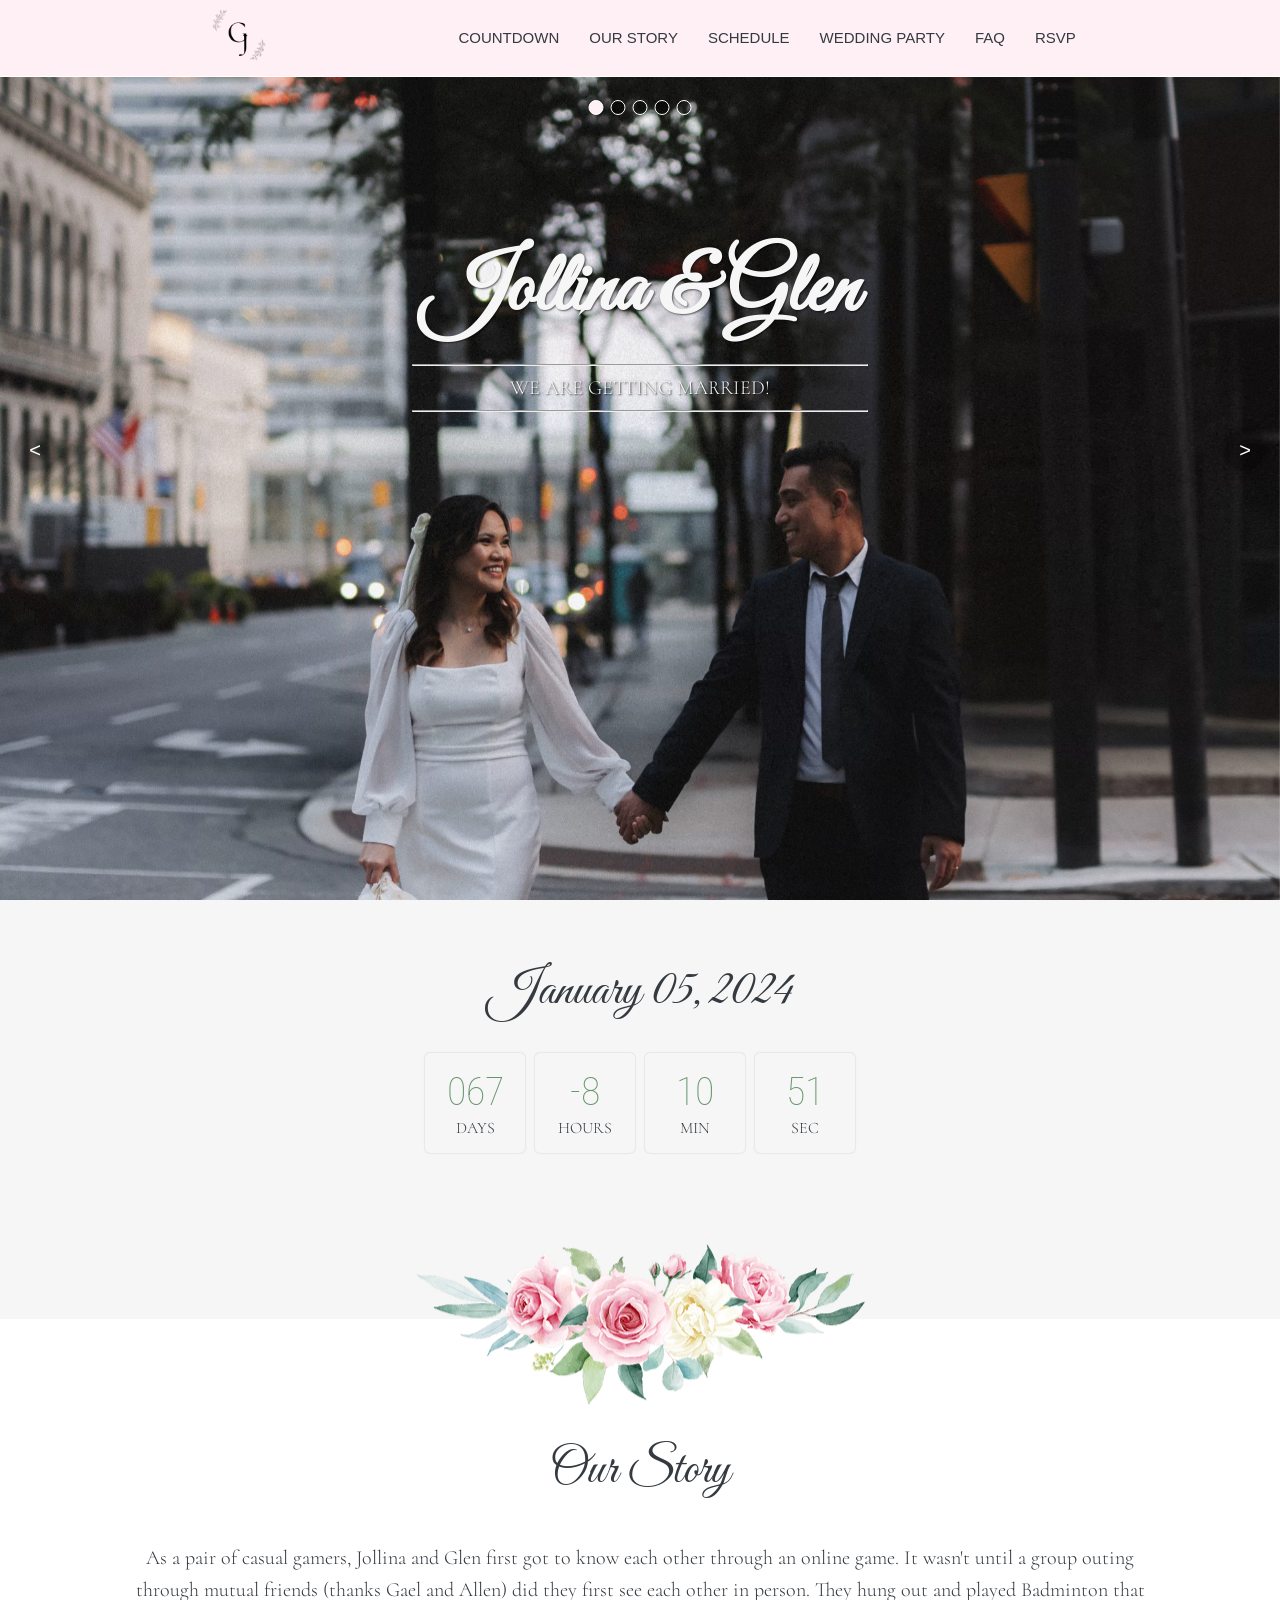
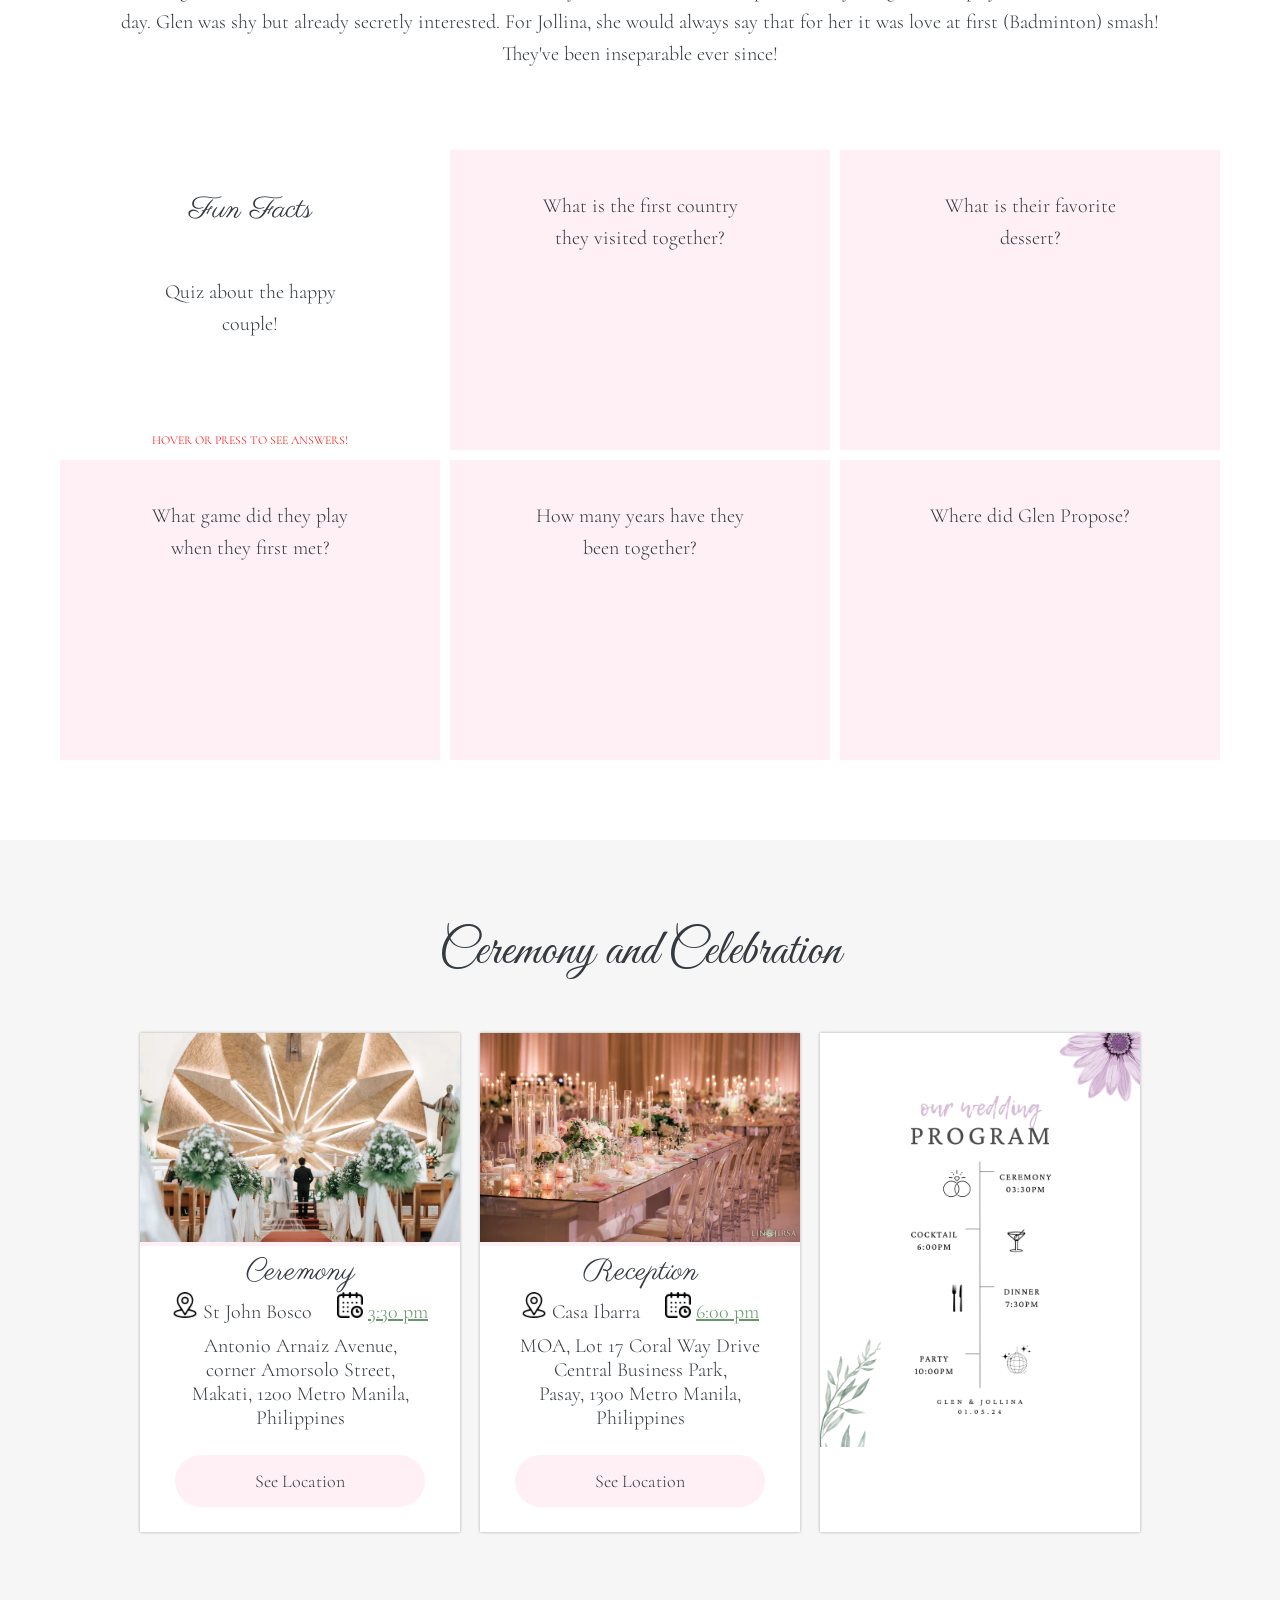
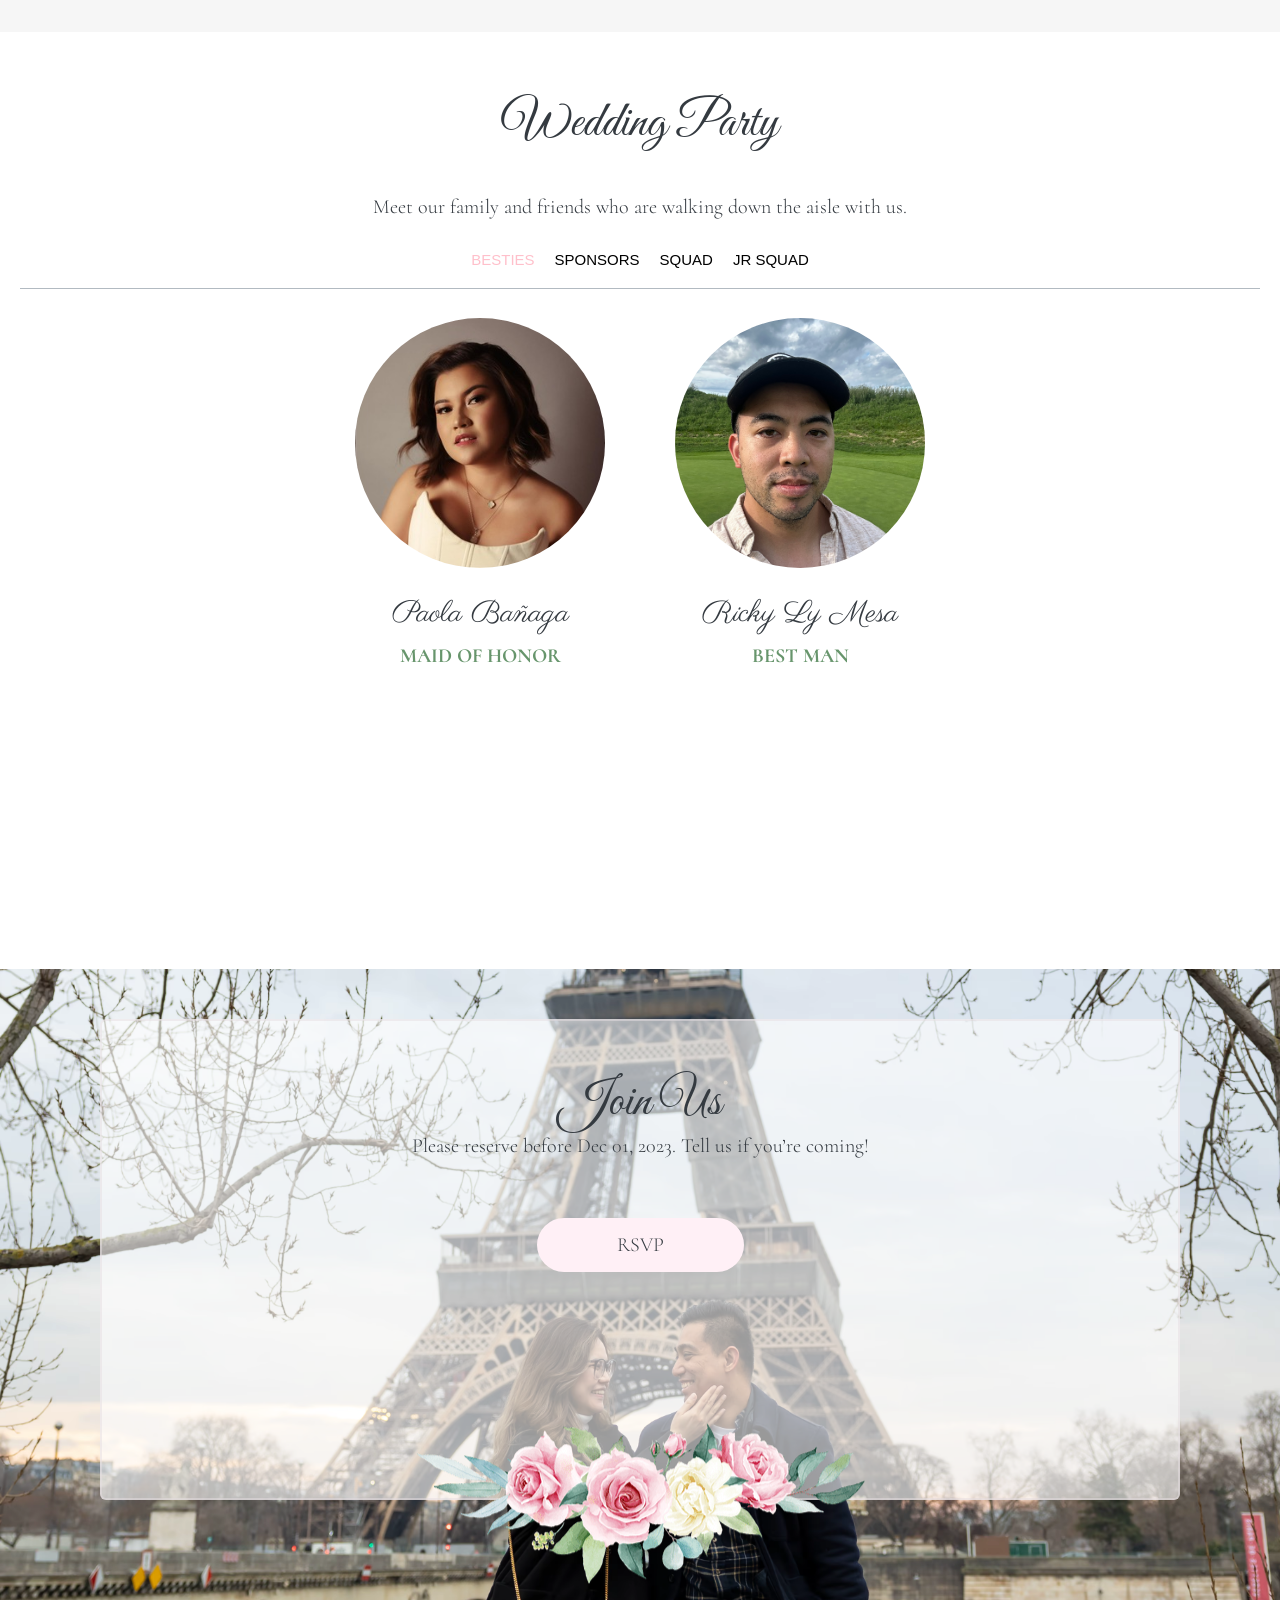
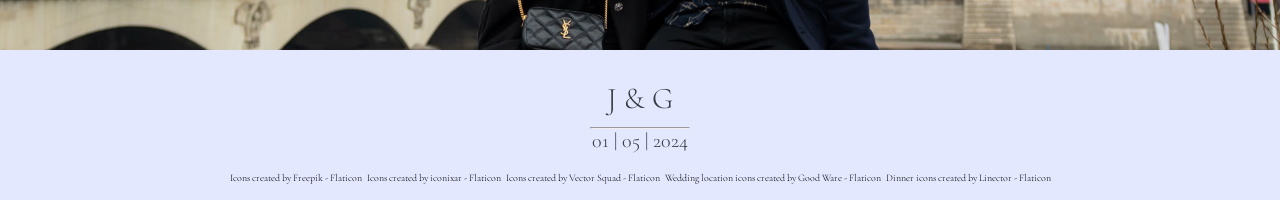
==== index.html @ 5d419865 "Add files via upload" ====
<!DOCTYPE html>
<html lang="en">
  <head>
    <meta charset="UTF-8" />
    <meta http-equiv="X-UA-Compatible" content="IE=edge" />
    <meta name="viewport" content="width=device-width, initial-scale=1.0" />
    <link rel="preconnect" href="https://fonts.googleapis.com">
    <link rel="preconnect" href="https://fonts.gstatic.com" crossorigin>
    <link href="https://fonts.googleapis.com/css2?family=Cormorant:wght@400;700&family=Great+Vibes&family=Parisienne&family=Roboto+Condensed&display=swap" rel="stylesheet">
    <link rel="stylesheet" href="css/style.css" />
    <link rel="icon" type="image/x-icon" href="img/favicon_io/favicon.ico">   
    <title>#JollyNaSiGlen</title>
  </head>
  <body>
    <main class="main__container">
      <nav id="navigation" class="nav">
        <a href="#" class="nav__logo"><img src="img/newlogo.png" alt="" /></a>
        <ul class="nav__link">
          <input type="checkbox" id="checkbox__toggle" />
          <div class="nav__link--menu">
            <li>
              <a class="nav__link--btn" href="#whenwhere">Countdown</a>
            </li>
            <li>
              <a class="nav__link--btn" href="#ourstory">Our Story </a>
            </li>
            <li>
              <a class="nav__link--btn" href="#schedule">Schedule </a>
            </li>
            <li>
              <a class="nav__link--btn" href="#wedparty">Wedding Party </a>
            </li>
            <li>
              <a class="nav__link--btn" href="faq.html">FAQ</a>
            </li>
            <li><a class="nav__link--btn cta__btn" href="#rsvp">RSVP</a></li>
          </div>
          <label for="checkbox__toggle" class="hamburger"></label>
        </ul>
      </nav>
      <header class="header">
        <figure class="slider__cards"></figure>
        <figure class="slider__cards"></figure>
        <figure class="slider__cards"></figure>
        <figure class="slider__cards"></figure>
        <figure class="slider__cards"></figure>
        <div class="slider__button--container">
          <button class="slider__button default"></button>
          <button class="slider__button"></button>
          <button class="slider__button"></button>
          <button class="slider__button"></button>
          <button class="slider__button"></button>
        </div>
        <button class="slider__button--prev" onclick=""><span class="abscenter">&lt</span></button>
        <button class="slider__button--next" onclick=""><span class="abscenter">&#62</span></button>
        <div class="title">
          <h1 class="title__mainheading">Jollina & Glen</h1>
          <hr>
          <p class="title__subheading">We are getting Married!</p>
          <hr>
        </div>
      </header>
      <section id="whenwhere" class="countdown__container">
        <div class="countdown section1">
          <h2>January 05, 2024</h2>
          <div id="countdown" class="countdown__time">
            <div class="countdown__time--counter">
              <span class="day"></span><br><span>Days</span>
            </div>
            <div class="countdown__time--counter">
              <span class="hour"></span><br>
              <span>Hours</span>
            </div>
            <div class="countdown__time--counter">
              <span class="minute"></span><br>
              <span>Min</span>
            </div>
            <div class="countdown__time--counter">
              <span class="second"></span><br>
              <span>Sec</span>
            </div>
          </div>
          <div class="img__footer">
            <img src="img/pastelFlower.png" alt="" />
          </div>
        </div>
      </section>
      <section id="ourstory">
        <div class="story__container section1">
          <h2>Our Story</h2>
          <p>
            As a pair of casual gamers, Jollina and Glen first got to know each
            other through an online game. It wasn't until a group outing through mutual friends (thanks Gael and
            Allen) did they first see each other in person. They hung out
            and played Badminton that day. Glen was shy but already secretly
            interested. For Jollina, she would always say that for her it was
            love at first (Badminton) smash! They've been inseparable ever
            since!
          </p>
          <div class="story">
            <div class="story__card--header">
              <h3>Fun Facts</h3>
              <p>Quiz about the happy couple!</p></p>
              <p>Hover or Press to see answers!</p>
            </div>
            <div class="flip-card" onclick="">
              <div class="story__card">
                <div class="story__card--front">
                  <p>What is the first country they visited together?</p>
                </div>
                <div class="story__card--back">
                  <p>Japan!</p>
                  <img src="img/sushi.png" alt="" />
                </div>
              </div>
            </div>
            <div class="flip-card" onclick="">
              <div class="story__card">
                <div class="story__card--front">
                  <p>What is their favorite dessert?</p>
                </div>
                <div class="story__card--back"><p>Bubble Tea</p>
                  <img src="img/bubble-tea.png" alt="" /></div>
              </div>
            </div>
            <div class="flip-card" onclick="">
              <div class="story__card">
                <div class="story__card--front">
                  <p>What game did they play when they first met?</p>
                </div>
                <div class="story__card--back"><p>Ragnarok Online</p>
                  <img src="img/poring.png" alt="" /></div>
              </div>
            </div>
            <div class="flip-card" onclick="">
              <div class="story__card">
                <div class="story__card--front">
                  <p>How many years have they been together?</p>
                </div>
                <div class="story__card--back">
                  <p>Together for 4 years!</p>
                  <img src="img/four.png" alt="" /></div>
              </div>
            </div>
            <div class="flip-card" onclick="">
              <div class="story__card">
                <div class="story__card--front">
                  <p>Where did Glen Propose?</p>
                </div>
                <div class="story__card--back">
                  <p>Paris</p> 
                  <img src="img/paris.png" alt="" />
                </div>
              </div>
            </div>
          </div>
        </div>
      </section>

      <section id="schedule">
        <div class="schedule__container">
          <header class="schedule__header section1">
            <h2>Ceremony and Celebration</h2>
          </header>
          <div class="schedule__body section1">
            <div class="schedule__cards">
              <img src="img/church1.avif" class="schedule__cards--img" alt=""/>
              <h3>Ceremony</h3>
              <div class="location">
                <div>
                  <img src="img/location.png" class="schedule__cards--icon" alt="">
                  <span>St John Bosco</span>
                </div>
                <div>
                  <img src="img/time.png" class="schedule__cards--icon" alt="">
                  <time>3:30 pm</time>
                </div>
              </div>
              <p>Antonio Arnaiz Avenue, <br> corner Amorsolo
                Street, <br>
                Makati, 1200 Metro Manila, <br> Philippines
              </p>
              <a class="schedule__body--a" target="_blank" href="https://www.waze.com/live-map/directions/st.-john-bosco-church-arnaiz-ave-makati?to=place.w.79298706.793052591.605915">See Location</a>
            </div>
            <div class="schedule__cards">
              <img src="img/test.avif" class="schedule__cards--img" alt=""/>
              <h3>Reception</h3>
              <div class="location">
                <div>
                  <img src="img/location.png" class="schedule__cards--icon" alt="">
                  <span>Casa Ibarra</span>
                </div>
                <div>
                  <img src="img/time.png" class="schedule__cards--icon" alt="">
                  <time>6:00 pm</time>
                </div>
              </div>
              <p>MOA, Lot 17 Coral Way Drive <br> Central Business Park, <br> Pasay, 1300 Metro Manila, <br> Philippines</p>
              <a class="schedule__body--a" target="_blank" href="https://www.waze.com/live-map/directions/casa-ibarra-coral-way-pasay?to=place.w.79298705.792921517.16666381">See Location</a>
            </div>
            <div class="schedule__cards">
              <div class="program__card">
                <a target="_blank" class="img__link" href="img/program.png">
                  <img class="program__image" src="img/program.png" alt="">
                </a>
              </div>
            </div>
          </div>
      </div>
      </section>

      <section id="wedparty" class="section1">
        <h2>Wedding Party</h2>
        <p class="wedparty__intro">
            Meet our family and friends who are walking down the aisle with us.
        </p>
        <div class="wedparty__tab">
            <button class="wedparty__tab--btn defaultOn border--right">Besties</button>
            <button class="wedparty__tab--btn">Sponsors</button>
            <button class="wedparty__tab--btn border--right">Squad</button>
            <button class="wedparty__tab--btn border--right">Jr Squad</button>
        </div>
        <div class="wedparty__container">
          <div class="wedparty__body">
            <div class="wedparty__body--card">
              <div>
                <img src="img/paola.jpg" class="wedparty__body--img" alt="" width="250px" height="250px"  />
                <h3>Paola Bañaga</h3>
                <h4>Maid of Honor</h4>
              </div>
              <div>                
                <img src="img/ricky.jpg" class="wedparty__body--img" alt="" width="250px" height="250px"/>
                <h3>Ricky Ly Mesa</h3>
                <h4>Best Man</h4>
              </div>
            </div>
            <div class="wedparty__body--card">
              <div class="sponsors">
                <h3>Family</h3>
                <h4>Glen's Family</h4>
                <p>Milady Goluya & Cris Racsag</p>
                <p>Nonilon Mangahas</p>
                <h4>Jollina's Family</h4>
                <p>Betty & John Jorda</p>
              </div>
              <div class="sponsors">
                <h3>Principal Sponsors</h3>
                <p>Mrs. Margaret Lazaro-Leachon & Dr. Anthony Leachon</p> 
                <p>Mrs. Sonya Dealca & Mr. Noli Dioneda</p>
                <p>Mrs. Merlita Dioneda & Mr. Jimmy Dioneda</p>
                <p>Mrs. Barbara Hazel Victorio & Mr. Randy Victorio</p>
                <p>Dra. Roscel Berin-Paterno & Mr. Lawrence Paterno</p>
                <p>Mrs. Warlita Berin & Mr. Danilo Jorda</p>
                <p>Ms. Alili Goluya & Atty. Rey Jorda</p>
                <p>Mrs. Shinette Bolante & Mr. Maurice Dee</p>
                <p>Mrs. Agnes Goluya & Mr. Ephraem Goluya Sr.</p>
                <p>Mrs. Rosemarie Goluya & Mr. Philamer Goluya</p>
                <p>Engr. Marifel Taguiam Mailig & Mr. Orland Mailig</p>
                <p>Mrs. Maricel Goluya & Mr. Eric Bernabe</p>
                <p>Ms. Erma Espiritu & Mr. Agustin Martinez</p>
              </div>
              <div class="sponsors">
                <h3>Secondary Sponsors</h3>
                <h4>Candle</h4>
                <p>Justienne Aira Sebastian & John Michael Jorda</p>
                <h4>Veil</h4>
                <p>Anna Abigael Rosero & Jerome Jorda</p>
                <h4>Cord</h4>
                <p>Patria Krizzel Ann Jorda & Rony Allen Rosero </p>
              </div>
            </div>
            <div class="wedparty__body--card">
              <div>
                <h3>Bridesmaids</h3>
                <p>Allyssa Goluya</p>
                <p>Eilyn Yatco</p>
                <p>Charmaine Sagun</p>
                <p>Abby Gail Macabante</p>
                <p>Camille Cabral</p>
                <p>Karen Catherine Aquino</p>
                <p>Christine San Diego-Ager</p>
                <p>Darlene San Agustin</p>
              </div>
              <div>
                <h3>Groomsmen</h3>
                <p>Ephraem Goluya Jr</p>
                <p>Leo Winston Goluya</p>
                <p>Jules Cesar Lagasca</p>
                <p>Josefino Gonzaga</p>
                <p>Marcel Yambao</p>
                <p>Marc Russel Lorilla</p>
                <p>Vernon Ager</p>
                <p>Mikko Peña</p>
              </div>
            </div>
            <div class="wedparty__body--card">
              <div>
                <h3>Flower Girls</h3>
                <p>Francine Aisha Lagera</p>
                <p>Francess Aliyah Lagera</p>
                <p>Khloe Perucho</p>
                <p>Alexandra Zhang</p>
                <p>Maddison Dioneda</p>
              </div>
              <div>
                <h3>Bearers</h3>
                <h4>Jr Ring Bearer</h4>
                <p>Jeremiah Marion Jorda</p>
                <h4>Ring Bearer</h4>
                <p>Keith Perucho</p>
                <h4>Bible Bearer</h4>
                <p>James El Khassis</p>
                <h4>Coin Bearer</h4>
                <p>Ernest Roland Jorda</p>
              </div>
            </div>
          </div>
      </section>

      <section id="rsvp">
        <div class="rsvp__container section1">
          <h2>Join Us</h2>
          <p>Please reserve before Dec 01, 2023. Tell us if you’re coming!</p>
          <a id="submit" href="https://www.theknot.com/us/glen-mangahas-and-jollina-jorda-jan-2024/rsvp" target="_blank">RSVP</a>
          <div class="rsvp__flower">
            <img src="img/pastelFlower.png" alt="" />
          </div>
        </div>
      </section>
      <footer>
        <div class="footer__nav">
          <ul>
            <li>
              <a class="footer__nav--btn" href="faq.html">FAQ - PLEASE READ</a>
            </li>
            <li>
              <a class="footer__nav--btn" href="#whenwhere">Countdown</a>
            </li>
            <li>
              <a class="footer__nav--btn" href="#ourstory">Our Story</a>
            </li>
            <li>
              <a class="footer__nav--btn" href="#schedule">Schedule</a>
            </li>
            <li>
              <a class="footer__nav--btn" href="#wedparty">Wedding Party</a>
            </li>
            <li><a class="footer__nav--btn" href="#rsvp">RSVP</a></li>
          </ul>
        </div>
        <p class="footer__logo"> 
          <span>J</span>
          <span>&</span>        
          <span>G</span>
          </p>
        <hr>
        <span>01 | 05 | 2024</span>
        <div class="attribution">
          <a href="https://www.flaticon.com/free-icons/video-game" title="video game icons">Icons created by Freepik - Flaticon</a>
          <a href="https://www.flaticon.com/free-icons/bubble-tea" title="bubble tea icons">Icons created by iconixar - Flaticon</a> 
          <a
            href="https://www.flaticon.com/free-icons/wedding-day"
            title="wedding day icons"
            >Icons created by Vector Squad - Flaticon</a
          >
          <a
            href="https://www.flaticon.com/free-icons/wedding-location"
            title="wedding location icons"
            >Wedding location icons created by Good Ware - Flaticon</a
          >
          <a
            href="https://www.flaticon.com/free-icons/dinner"
            title="dinner icons"
            >Dinner icons created by Linector - Flaticon</a
          >        
        </div>
    </footer>
    </main>
  </body>
  <script src="js/nav.js"></script>
  <script src="js/main.js"></script>
</html>
---- css/style.css ----
*,
*::before,
*::after {
  margin: 0;
  padding: 0;
  box-sizing: inherit; }

html {
  font-size: 62.5%;
  scroll-behavior: smooth;
  height: fill-available;
  height: -webkit-fill-available; }

body {
  box-sizing: border-box;
  text-align: center;
  font-family: "Cormorant", serif;
  font-weight: 100;
  font-size: 2rem;
  color: #343a40;
  height: fill-available;
  height: -webkit-fill-available; }

@keyframes nav-slide {
  0% {
    transform: translatex(100%); }
  100% {
    transform: translatex(0%); } }

@keyframes section-slide {
  0% {
    opacity: 0.5;
    transform: translateY(50px); }
  100% {
    opacity: 1;
    transform: translateY(0); } }

@keyframes slideUp {
  0% {
    transform: translateY(100%);
    opacity: 0; }
  50% {
    transform: translateY(-10%); }
  100% {
    transform: translateY(0%);
    opacity: 1; } }

@keyframes text--reveal {
  0% {
    opacity: 0; }
  100% {
    opacity: 1; } }

h2 {
  color: #343a40;
  font-family: "Great Vibes", cursive;
  font-size: 5rem;
  font-weight: 100; }
  @media (max-width: 599px) {
    h2 {
      font-size: 4rem; } }

h3 {
  color: #343a40;
  font-family: "Parisienne", cursive;
  font-size: 3rem;
  font-weight: 100; }

h4 {
  color: #343a40;
  font-family: "Cormorant", serif;
  font-size: 2rem;
  margin: 1rem; }

.abscenter {
  position: absolute;
  top: 50%;
  left: 50%;
  transform: translate(-50%, -50%); }

.border--right {
  border-right: 1px solid #fcc2d7; }

.img__footer {
  transform: translateY(55%);
  max-width: 60rem;
  display: inline-block; }
  .img__footer img {
    width: 100%; }

.section--animation {
  animation: section-slide 0.8s;
  animation-fill-mode: backwards; }

.attribution {
  margin-top: 1rem; }

.attribution > a {
  text-decoration: none;
  color: black;
  font-size: 1rem; }
  @media (max-width: 599px) {
    .attribution > a {
      font-size: 0.8rem; } }

.wedparty--slide {
  transform: translatey(700px); }

.pink--background {
  background-color: #fff0f6; }

#submit {
  background: #fff0f6;
  color: #343a40;
  border: none;
  padding: 1.5rem 8rem;
  margin: 6rem auto;
  border-radius: 5rem;
  transition: all 0.3s ease-in;
  position: relative;
  text-decoration: none;
  display: inline-block; }
  #submit::after {
    content: " ";
    position: absolute;
    top: 0;
    left: 0;
    width: 100%;
    height: 100%;
    transition: all 0.3s ease-in;
    background-color: #fff0f6;
    z-index: -1;
    border-radius: 50px; }

#submit:hover {
  transform: translateY(-4px);
  cursor: pointer; }

#submit:active {
  transform: translateY(-2px); }

#submit:hover::after {
  transform: scale(2);
  opacity: 0; }

.button__default {
  background-color: #edf0ff;
  color: #343a40;
  border: none;
  padding: 1.5rem 8rem;
  margin: 1rem auto;
  border-radius: 5rem;
  transition: all 0.3s ease-in;
  position: relative;
  text-decoration: none;
  display: inline-block; }
  .button__default::after {
    content: " ";
    position: absolute;
    top: 0;
    left: 0;
    width: 100%;
    height: 100%;
    transition: all 0.3s ease-in;
    background-color: #edf0ff;
    z-index: -1;
    border-radius: 50px; }

.button__default:hover {
  transform: translateY(-4px);
  cursor: pointer; }

.button__default:active {
  transform: translateY(-2px); }

.button__default:hover::after {
  transform: scale(2);
  opacity: 0; }

.header > figure {
  backface-visibility: hidden;
  -webkit-backface-visibility: hidden;
  background-size: cover;
  background-position: center 55%;
  color: transparent;
  height: 100vh;
  width: 100%;
  left: 0px;
  top: 0px;
  opacity: 0;
  position: absolute;
  z-index: 0; }

.header > figure:nth-child(1) {
  transition: opacity 1s ease-in;
  background-image: url("../img/streets.avif"); }

.header > figure:nth-child(2) {
  transition: opacity 1s ease;
  background-image: url("../img/DX9A5564-min.avif"); }

.header > figure:nth-child(3) {
  transition: opacity 1s ease;
  background-image: url("../img/DX9A5320-min.avif"); }

.header > figure:nth-child(4) {
  transition: opacity 1s ease;
  background-image: url("../img/union.avif"); }

.header > figure:nth-child(5) {
  transition: opacity 1s ease;
  background-image: url("../img/DX9A5300-min.avif"); }

.slider__button--next {
  position: absolute;
  content: "";
  top: 50%;
  right: 15px;
  transform: translateY(-50%);
  width: 40px;
  height: 40px;
  border-radius: 50%;
  z-index: 2999;
  background-color: rgba(0, 0, 0, 0.3);
  border: none;
  cursor: pointer;
  font-size: 2rem;
  color: white;
  box-shadow: 0 0 10px rgba(0, 0, 0, 0.6); }
  .slider__button--next:hover, .slider__button--next:active {
    background-color: rgba(0, 0, 0, 0.5); }
  @media (max-width: 599px) {
    .slider__button--next {
      opacity: 0; } }

.slider__button--prev {
  position: absolute;
  content: "";
  top: 50%;
  left: 15px;
  transform: translateY(-50%);
  width: 40px;
  height: 40px;
  border-radius: 50%;
  border: none;
  z-index: 2999;
  cursor: pointer;
  background-color: rgba(0, 0, 0, 0.3);
  font-size: 2rem;
  color: white;
  box-shadow: 0 0 10px rgba(0, 0, 0, 0.6); }
  .slider__button--prev:hover, .slider__button--prev:active {
    background-color: rgba(0, 0, 0, 0.7); }
  @media (max-width: 599px) {
    .slider__button--prev {
      opacity: 0; } }

.slider__button--container {
  top: 100px;
  left: 50%;
  position: absolute;
  transform: translateX(-50%);
  display: flex;
  gap: 0.7rem; }
  @media (max-width: 599px) {
    .slider__button--container {
      top: 70px; } }

.slider__button {
  height: 15px;
  width: 15px;
  border-radius: 50%;
  background-color: rgba(0, 0, 0, 0.5);
  z-index: 4000;
  border: 1px solid white;
  cursor: pointer; }
  .slider__button:focus, .slider__button:active {
    background-color: #fff0f6; }

.active {
  background-color: #fff0f6; }

.header {
  max-width: 100%;
  height: 100vh;
  background-color: #fff0f6; }

.title {
  color: #f6f6f6;
  font-family: "Great Vibes", cursive;
  position: absolute;
  top: 35%;
  left: 50%;
  transform: translate(-50%, -50%); }
  .title__mainheading {
    font-size: 8.5rem;
    padding: 2rem 1rem;
    text-shadow: 1px 1px 2px rgba(0, 0, 0, 0.6);
    animation: slideUp 1.5s ease-in-out;
    animation-fill-mode: backwards; }
    @media (max-width: 900px) {
      .title__mainheading {
        font-size: 6rem; } }
    @media (max-width: 599px) {
      .title__mainheading {
        font-size: 3.2rem;
        padding: 2rem 0; } }
  .title__subheading {
    font-size: 2rem;
    font-family: "Cormorant", serif;
    text-shadow: 1px 1px 2px rgba(0, 0, 0, 0.8);
    padding: 1rem 1rem;
    text-transform: uppercase;
    animation: text--reveal 1.5s ease-in;
    animation-fill-mode: backwards;
    animation-delay: 1s; }
    @media (max-width: 599px) {
      .title__subheading {
        font-size: 1.4rem; } }
  .title hr {
    height: 2px;
    background-color: white; }

.nav {
  display: flex;
  justify-content: space-evenly;
  align-items: center;
  padding: 0 2rem 0 2rem;
  font-weight: 400;
  border-bottom: 1px solid white;
  background-color: #fff0f6;
  position: fixed;
  top: 0;
  width: 100%;
  z-index: 3000; }
  @media (max-width: 1200px) {
    .nav {
      justify-content: space-between; } }
  @media (max-width: 599px) {
    .nav {
      padding: 0 1rem; } }
  .nav__logo > img {
    height: 70px; }
    @media (max-width: 599px) {
      .nav__logo > img {
        height: 45px; } }
  .nav__link {
    display: flex;
    flex-direction: row; }
    .nav__link--menu {
      display: flex;
      flex-direction: row;
      list-style: none;
      font-size: 1.5rem;
      text-decoration: none;
      gap: 3rem; }
      @media (max-width: 1200px) {
        .nav__link--menu {
          opacity: 0;
          visibility: hidden;
          position: fixed;
          right: 0;
          top: 67px;
          text-align: center;
          flex-direction: column;
          width: 100%;
          height: 100vh;
          background-color: #fff0f6;
          padding: 6rem 5rem;
          font-size: 2rem; } }
  @media (max-width: 1200px) and (max-width: 599px) {
    .nav__link--menu {
      top: 52px; } }
      .nav__link--menu span {
        color: #f783ac;
        margin-left: 3rem;
        font-size: 1rem;
        display: none; }
        @media (max-width: 1200px) {
          .nav__link--menu span {
            display: none; } }
    .nav__link--btn {
      text-decoration: none;
      color: #343a40;
      font-family: Montserat, sans-serif;
      text-transform: uppercase;
      display: inline-block;
      position: relative; }
      .nav__link--btn::after {
        content: " ";
        position: absolute;
        width: 100%;
        border-bottom: 3px solid #91a7ff;
        top: 120%;
        left: 0;
        transform: scale(0);
        transition: transform 0.3s ease-out;
        transform-origin: center; }
      .nav__link--btn:hover::after {
        transform: scale(1); }

#checkbox__toggle,
.hamburger {
  display: none; }

.hamburger {
  width: 29px;
  height: 3px;
  background-color: #343a40;
  position: absolute;
  right: 20px; }
  @media (max-width: 1200px) {
    .hamburger {
      display: block; } }
  .hamburger::before {
    content: " ";
    position: absolute;
    top: -10px;
    left: 0;
    width: 100%;
    height: 3px;
    background-color: #343a40; }
  .hamburger::after {
    content: " ";
    position: absolute;
    top: 10px;
    left: 0;
    width: 100%;
    height: 3px;
    background-color: #343a40; }

#checkbox__toggle:checked + .nav__link--menu {
  opacity: 0.98;
  visibility: visible;
  animation: nav-slide 0.4s ease-in;
  animation-fill-mode: backwards; }

#checkbox__toggle:checked ~ .hamburger::before {
  transform: rotate(135deg);
  top: 0;
  transition: all 0.4s ease-in; }

#checkbox__toggle:checked ~ .hamburger::after {
  transform: rotate(-135deg);
  top: 0;
  transition: all 0.4s ease-in; }

#checkbox__toggle:checked ~ .hamburger {
  background-color: transparent; }

.countdown__container {
  background-color: #f6f6f6; }

.countdown {
  max-width: 1240px;
  margin: 0 auto;
  padding-top: 6rem; }
  .countdown__text {
    font-size: 1.6rem;
    text-transform: uppercase;
    color: #343a40;
    line-height: 2;
    margin-bottom: 6rem; }
  .countdown__time {
    display: flex;
    justify-content: center;
    gap: 1rem;
    padding: 3rem 1rem 0 1rem; }
    @media (max-width: 599px) {
      .countdown__time {
        gap: 1rem; } }
    .countdown__time--counter {
      max-width: 10rem;
      height: 10rem;
      position: relative;
      flex: 1 1 0;
      box-shadow: 0 0 2px rgba(0, 0, 0, 0.2);
      border-radius: 5px; }
      .countdown__time--counter span:nth-of-type(1) {
        color: #343a40;
        font-size: 4rem;
        font-family: "Roboto Condensed", sans-serif;
        color: #67956c;
        display: inline-flex;
        padding-top: 1.5rem; }
      .countdown__time--counter span:nth-of-type(2) {
        text-transform: uppercase;
        font-size: 1.6rem;
        display: inline-flex; }

#schedule {
  background-color: #f6f6f6; }

.schedule__container {
  padding: 3rem 2rem 0 2rem;
  margin: 0 auto;
  max-width: 1240px; }

.schedule__header {
  margin-top: 5rem; }

.schedule__body {
  display: flex;
  gap: 2rem;
  padding: 5rem 10rem 10rem 10rem; }
  @media (max-width: 900px) {
    .schedule__body {
      flex-direction: column; } }
  @media (max-width: 599px) {
    .schedule__body {
      padding: 5rem 0.9rem 5rem 0.9rem; } }
  .schedule__body--a {
    background: #fff0f6;
    color: #343a40;
    border: none;
    padding: 1.5rem 8rem;
    margin: 2.5rem auto;
    border-radius: 5rem;
    transition: all 0.3s ease-in;
    position: relative;
    text-decoration: none;
    display: inline-block;
    font-size: 1.8rem; }
    .schedule__body--a::after {
      content: " ";
      position: absolute;
      top: 0;
      left: 0;
      width: 100%;
      height: 100%;
      transition: all 0.3s ease-in;
      background-color: #fff0f6;
      z-index: -1;
      border-radius: 50px; }
    .schedule__body--a:hover {
      transform: translateY(-4px);
      cursor: pointer; }
    .schedule__body--a:active {
      transform: translateY(-2px); }
    .schedule__body--a:hover::after {
      transform: scale(2);
      opacity: 0; }

.schedule__cards {
  flex: 1 1 0;
  background-color: white;
  padding-bottom: 2rem 2rem 0 2rem;
  box-shadow: 0 0 3px rgba(0, 0, 0, 0.3); }
  .schedule__cards--img {
    width: 100%;
    height: auto;
    border-bottom: 4px solid #fff0f6;
    overflow: hidden;
    aspect-ratio: 3/2; }
  .schedule__cards--icon {
    display: inline-block;
    fill: #67956c;
    width: 2.6rem; }
  .schedule__cards time {
    display: inline-block;
    color: #67956c;
    text-decoration: underline; }
  .schedule__cards span {
    display: inline-block; }

.location {
  display: flex;
  justify-content: center;
  gap: 2.5rem;
  margin-bottom: 1rem; }

.program__image {
  width: 100%;
  transition: all 0.3s ease-in; }

.img__link:hover > img {
  transform: scale(1.08); }

.program__card {
  overflow: hidden; }

#wedparty {
  padding: 6rem 0; }
  #wedparty h2 {
    margin-bottom: 4rem; }
  #wedparty p {
    margin-bottom: 1.2rem; }

.wedparty__tab {
  max-width: 1240px;
  margin: 0 auto;
  display: flex;
  justify-content: center;
  padding: 2rem;
  border-bottom: 1px solid #b2bac1; }
  @media (max-width: 599px) {
    .wedparty__tab {
      padding: 2rem 0; } }
  .wedparty__tab--btn {
    padding: 0 1rem;
    background-color: white;
    border: none;
    position: relative;
    text-transform: uppercase;
    color: #343a40;
    cursor: pointer;
    font-size: 1.5rem; }
    .wedparty__tab--btn:focus, .wedparty__tab--btn:active, .wedparty__tab--btn:hover {
      color: #fcc2d7; }
    .wedparty__tab--btn::after {
      content: " ";
      position: absolute;
      bottom: -2.2rem;
      left: 0;
      width: 100%; }
    .wedparty__tab--btn:focus::after, .wedparty__tab--btn:active::after, .wedparty__tab--btn:hover::after {
      height: 3.2px;
      background-color: #fcc2d7; }

.wedparty__container {
  max-width: 1240px;
  margin: 0 auto; }

.wedparty__body {
  height: 620px;
  position: relative;
  overflow: hidden; }
  @media (max-width: 900px) {
    .wedparty__body {
      height: 1100px; } }
  .wedparty__body--img {
    border-radius: 50%;
    margin: 1rem;
    overflow: hidden;
    aspect-ratio: 1/1; }
    @media (max-width: 599px) {
      .wedparty__body--img {
        margin: 0; } }
  .wedparty__body--card {
    position: absolute;
    top: 3%;
    left: 0;
    width: 100%;
    transition: transform 0.5s;
    display: flex;
    justify-content: center;
    gap: 5rem; }
    @media (max-width: 900px) {
      .wedparty__body--card {
        top: 2%;
        flex-direction: column;
        gap: 1.5rem; } }
    .wedparty__body--card h3 {
      padding: 1rem 1rem 0 1rem; }
    .wedparty__body--card h4 {
      text-transform: uppercase;
      font-size: 2rem;
      color: #67956c; }
    .wedparty__body--card p {
      font-size: 1.9rem; }

.comaids {
  display: flex;
  gap: 5rem;
  justify-content: center; }
  @media (max-width: 599px) {
    .comaids {
      flex-direction: column;
      gap: 1.5rem; } }

.sponsors {
  flex: 1 1 0; }

#rsvp {
  padding: 5rem 1rem 15rem 1rem;
  background-image: url("../img/footer.avif");
  background-position: center 68%;
  background-size: cover; }

.rsvp__container {
  max-width: 1080px;
  margin: 0 auto;
  border: 2px solid rgba(229, 222, 226, 0.5);
  padding: 5rem 6rem 0 6rem;
  border-radius: 6px;
  background-color: rgba(255, 255, 255, 0.6); }

.rsvp__flower {
  transform: translatey(55%);
  max-width: 50rem;
  margin: 0 auto; }
  .rsvp__flower img {
    width: 90%; }

.story__container {
  max-width: 1240px;
  margin: 12rem auto 6rem auto;
  padding: 0 2rem; }
  @media (max-width: 599px) {
    .story__container {
      padding: 0 1rem; } }
  .story__container h2 {
    margin: 4rem 0; }
  .story__container p {
    padding: 0 8rem;
    line-height: 1.6; }
    @media (max-width: 599px) {
      .story__container p {
        padding: 0 2rem; } }

.story {
  display: grid;
  grid-template-columns: repeat(3, 1fr);
  gap: 1rem;
  margin-top: 6rem;
  padding: 2rem 2rem;
  border-radius: 6px; }
  @media (max-width: 900px) {
    .story {
      grid-template-columns: repeat(2, 1fr); } }
  @media (max-width: 599px) {
    .story {
      gap: 0.5rem;
      padding: 1rem 1rem; } }

.flip-card {
  perspective: 1000px;
  min-height: 300px; }
  .flip-card:hover .story__card {
    transform: rotateY(180deg); }

.story__card {
  position: relative;
  width: 100%;
  height: 100%;
  transition: transform 0.8s;
  transform-style: preserve-3d; }
  .story__card--front, .story__card--back {
    position: absolute;
    width: 100%;
    height: 100%;
    -webkit-backface-visibility: hidden;
    padding: 4rem 0; }
  .story__card--header {
    display: flex;
    flex-direction: column;
    justify-content: space-between;
    padding-top: 4rem; }
    .story__card--header p:last-child {
      text-transform: uppercase;
      color: red;
      font-size: 1.2rem; }
  .story__card--front {
    background-color: #fff0f6; }
  .story__card--back {
    transform: rotateY(180deg);
    background-color: #dbe4ff;
    display: flex;
    flex-direction: column; }
    .story__card--back > img {
      width: 9rem;
      margin: 0 auto; }

.faq__container {
  max-width: 1240px;
  margin: 12rem auto 4rem auto;
  padding: 0 4rem 60rem 4rem; }
  @media (max-width: 599px) {
    .faq__container {
      padding: 0 2rem 10rem 2rem; } }
  .faq__container h2 {
    font-family: "Cormorant", serif;
    margin-bottom: 2rem; }

details {
  text-align: left;
  margin-bottom: 1rem;
  border-bottom-left-radius: 2px;
  border-bottom-right-radius: 2px; }

details[open] > summary {
  border: none; }

details summary {
  cursor: pointer;
  padding: 1rem;
  border-bottom: 1px solid #343a40;
  background-color: #edf0ff; }

details summary > * {
  display: inline; }

details p {
  background-color: white;
  margin-top: 1rem;
  padding: 1rem 0 2rem 0; }

.color__container {
  display: flex;
  flex-direction: row;
  column-gap: 20px; }

.color__container--circle {
  border-radius: 100%; }

.color__container--circle:nth-of-type(1) {
  width: 50px;
  height: 50px;
  background-color: #b1d4e0; }

.color__container--circle:nth-of-type(2) {
  width: 50px;
  height: 50px;
  background-color: #e6bdcc; }

.color__container--circle:nth-of-type(3) {
  width: 50px;
  height: 50px;
  background-color: #f0c9b3; }

.color__container--circle:nth-of-type(4) {
  width: 50px;
  height: 50px;
  background-color: #b4aaa9; }

.color__container--circle:nth-of-type(5) {
  width: 50px;
  height: 50px;
  background-color: #d4d0d0; }

.list__container {
  margin-left: 20px;
  margin-bottom: 10px; }

.center__container {
  text-align: center;
  margin: 0 auto; }
  .center__container a {
    display: inline-block; }
  .center__container img {
    width: 80%;
    margin-top: 2rem;
    border-radius: 10px; }

footer {
  min-height: 150px;
  background-color: #e3e8ff;
  padding-top: 1rem; }
  footer > p {
    margin-top: 2rem;
    font-size: 3rem; }
    @media (max-width: 599px) {
      footer > p {
        font-size: 2rem; } }
  footer hr {
    width: 100px;
    margin: 1rem auto 0 auto; }

.footer__nav {
  margin: 4rem 0 2rem 0;
  max-width: 1200px;
  display: none; }
  @media (max-width: 1200px) {
    .footer__nav {
      display: block; } }
  .footer__nav li {
    width: 100%;
    border-top: 1px solid #343a40;
    list-style: none; }
    .footer__nav li:hover {
      background-color: #c2d1ff; }
  .footer__nav li:last-child {
    border-bottom: 1px solid #343a40; }
  .footer__nav--btn {
    text-decoration: none;
    color: #343a40;
    display: inline-block;
    padding: 1rem 0;
    font-family: Montserat, sans-serif;
    text-transform: uppercase;
    font-weight: 400;
    font-size: 1.6rem; }
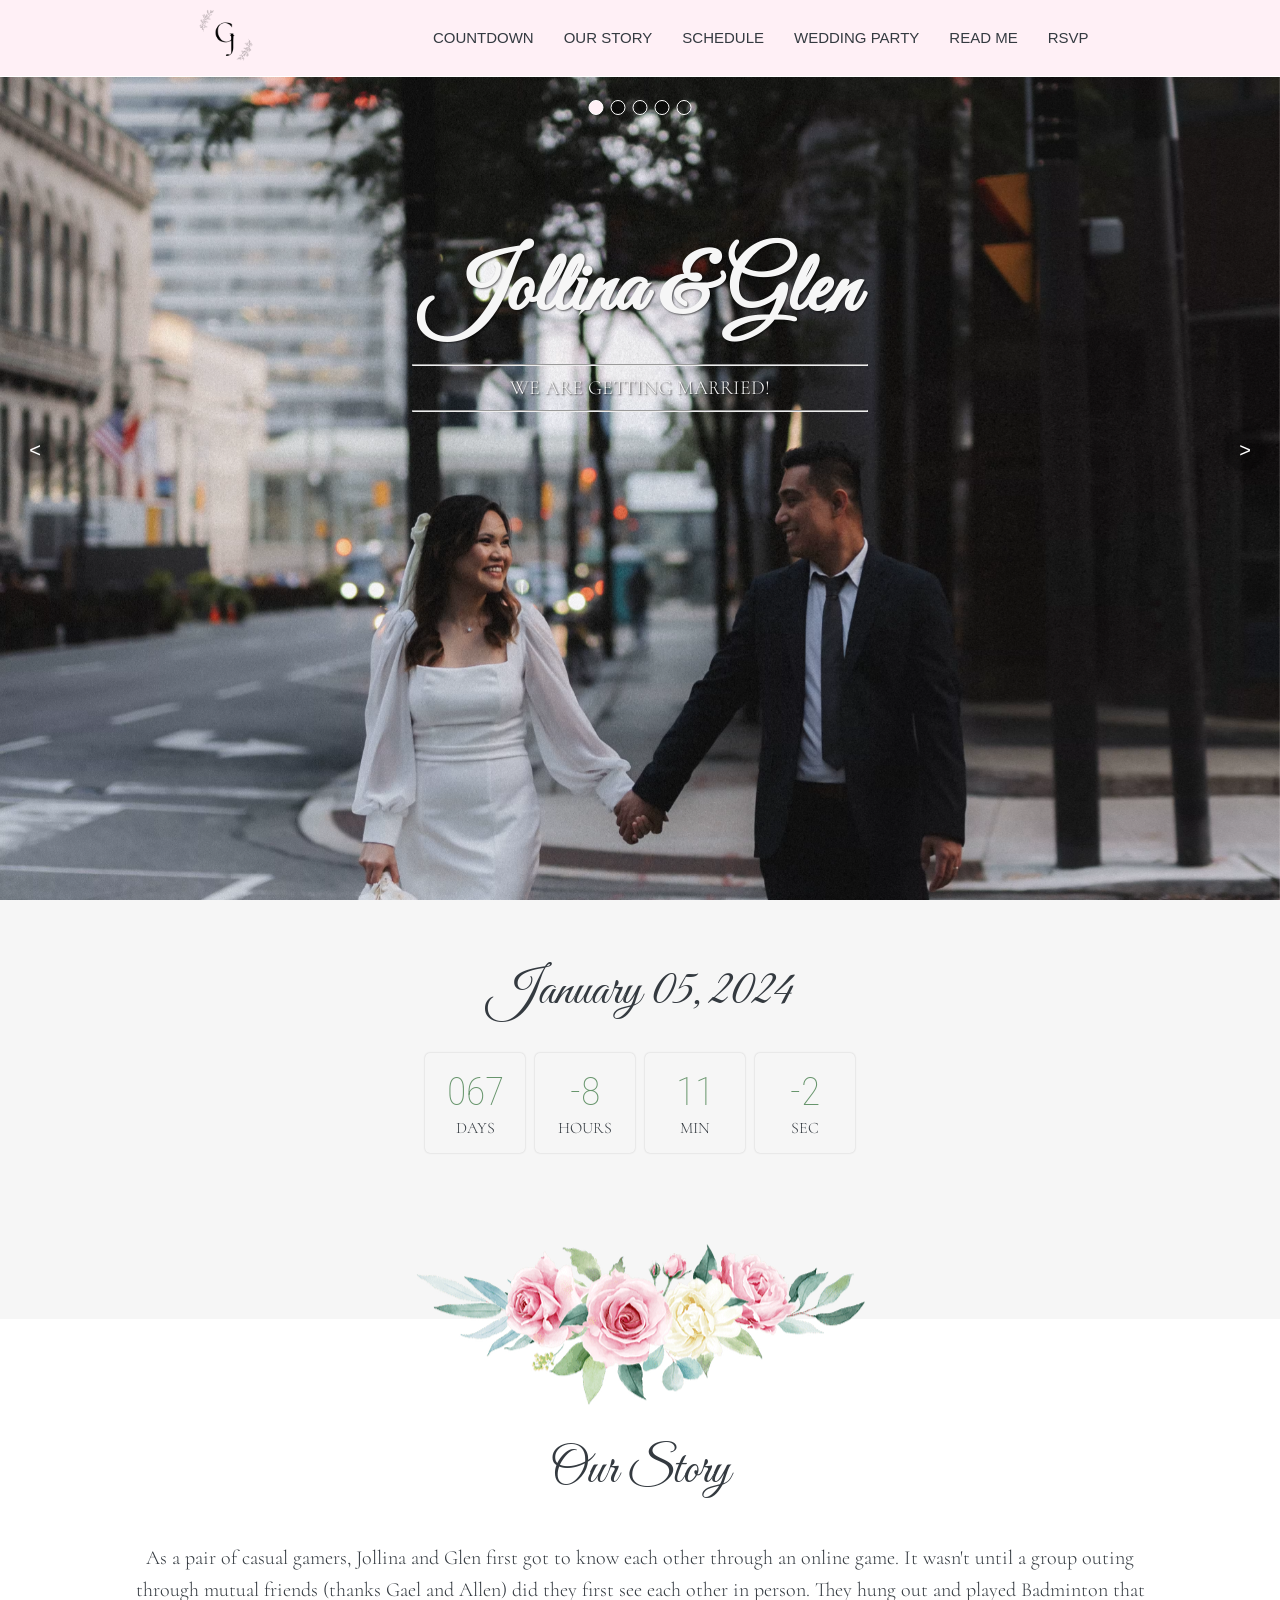
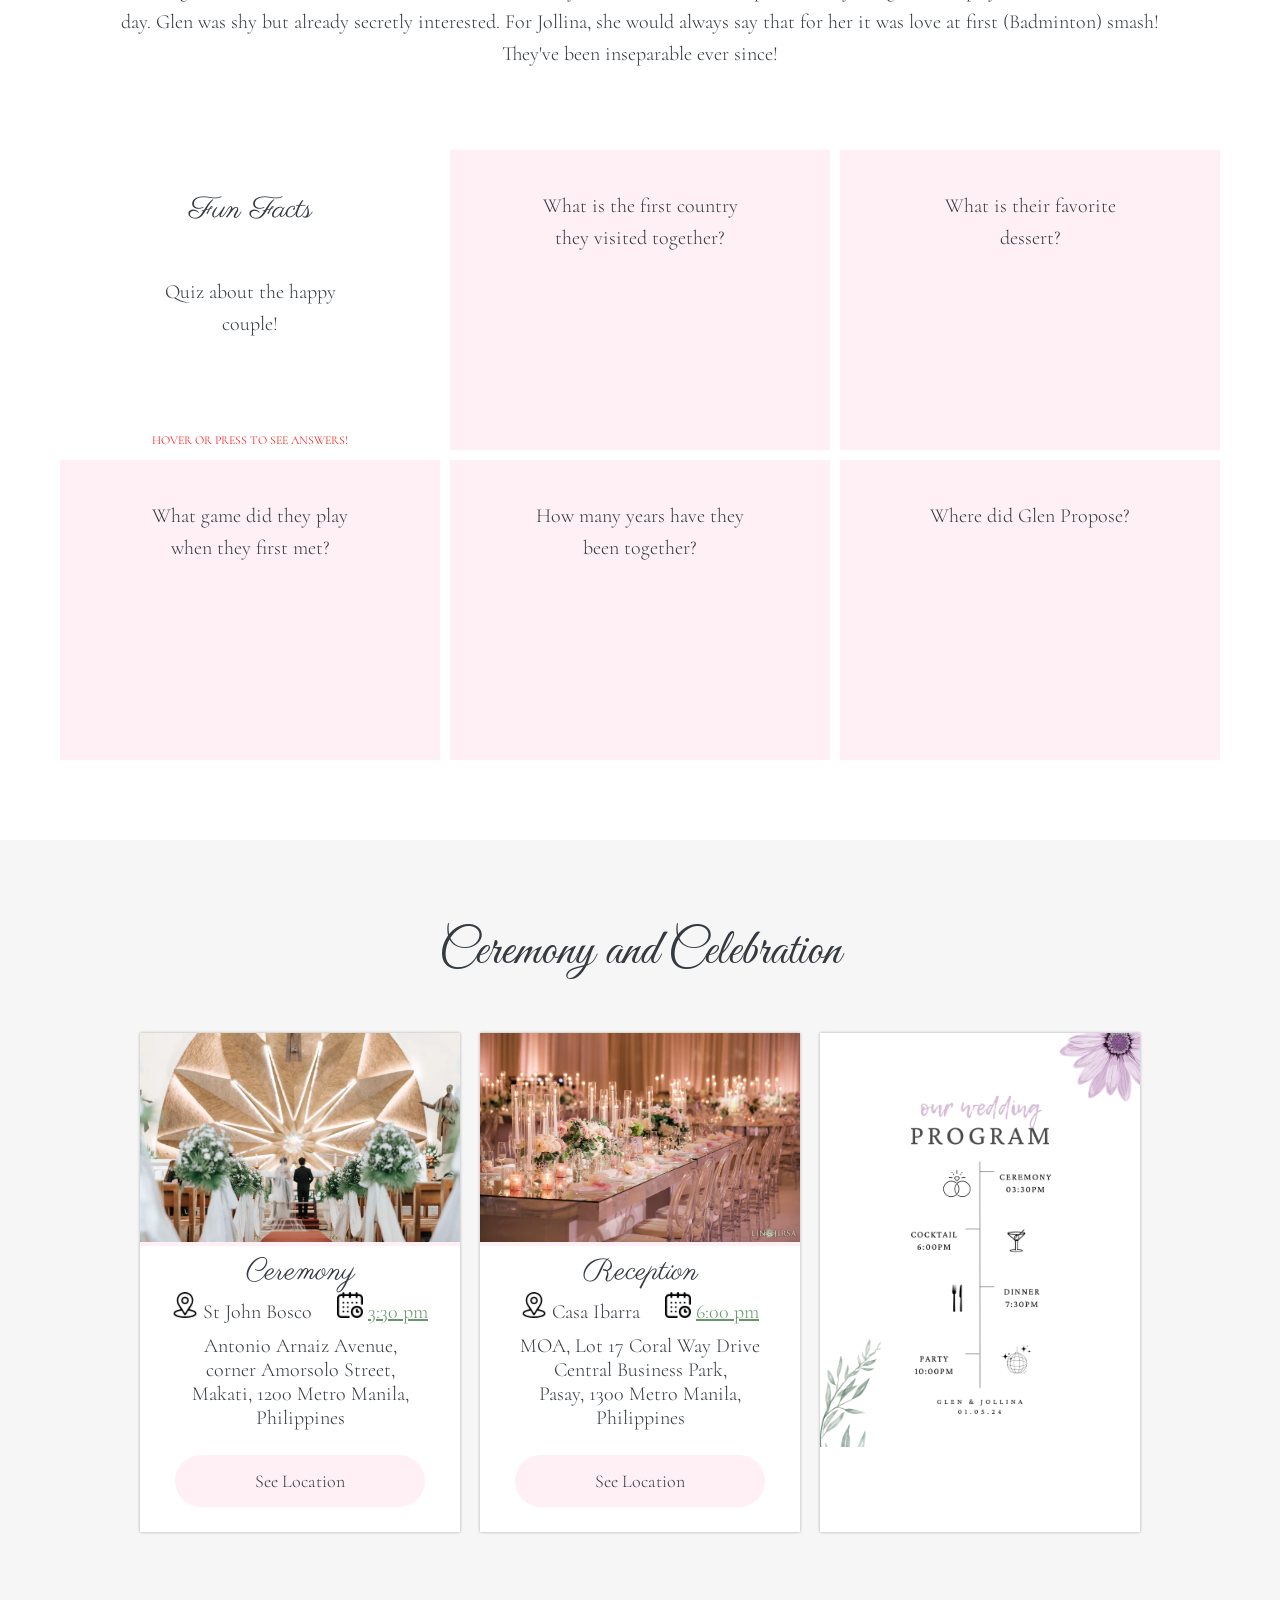
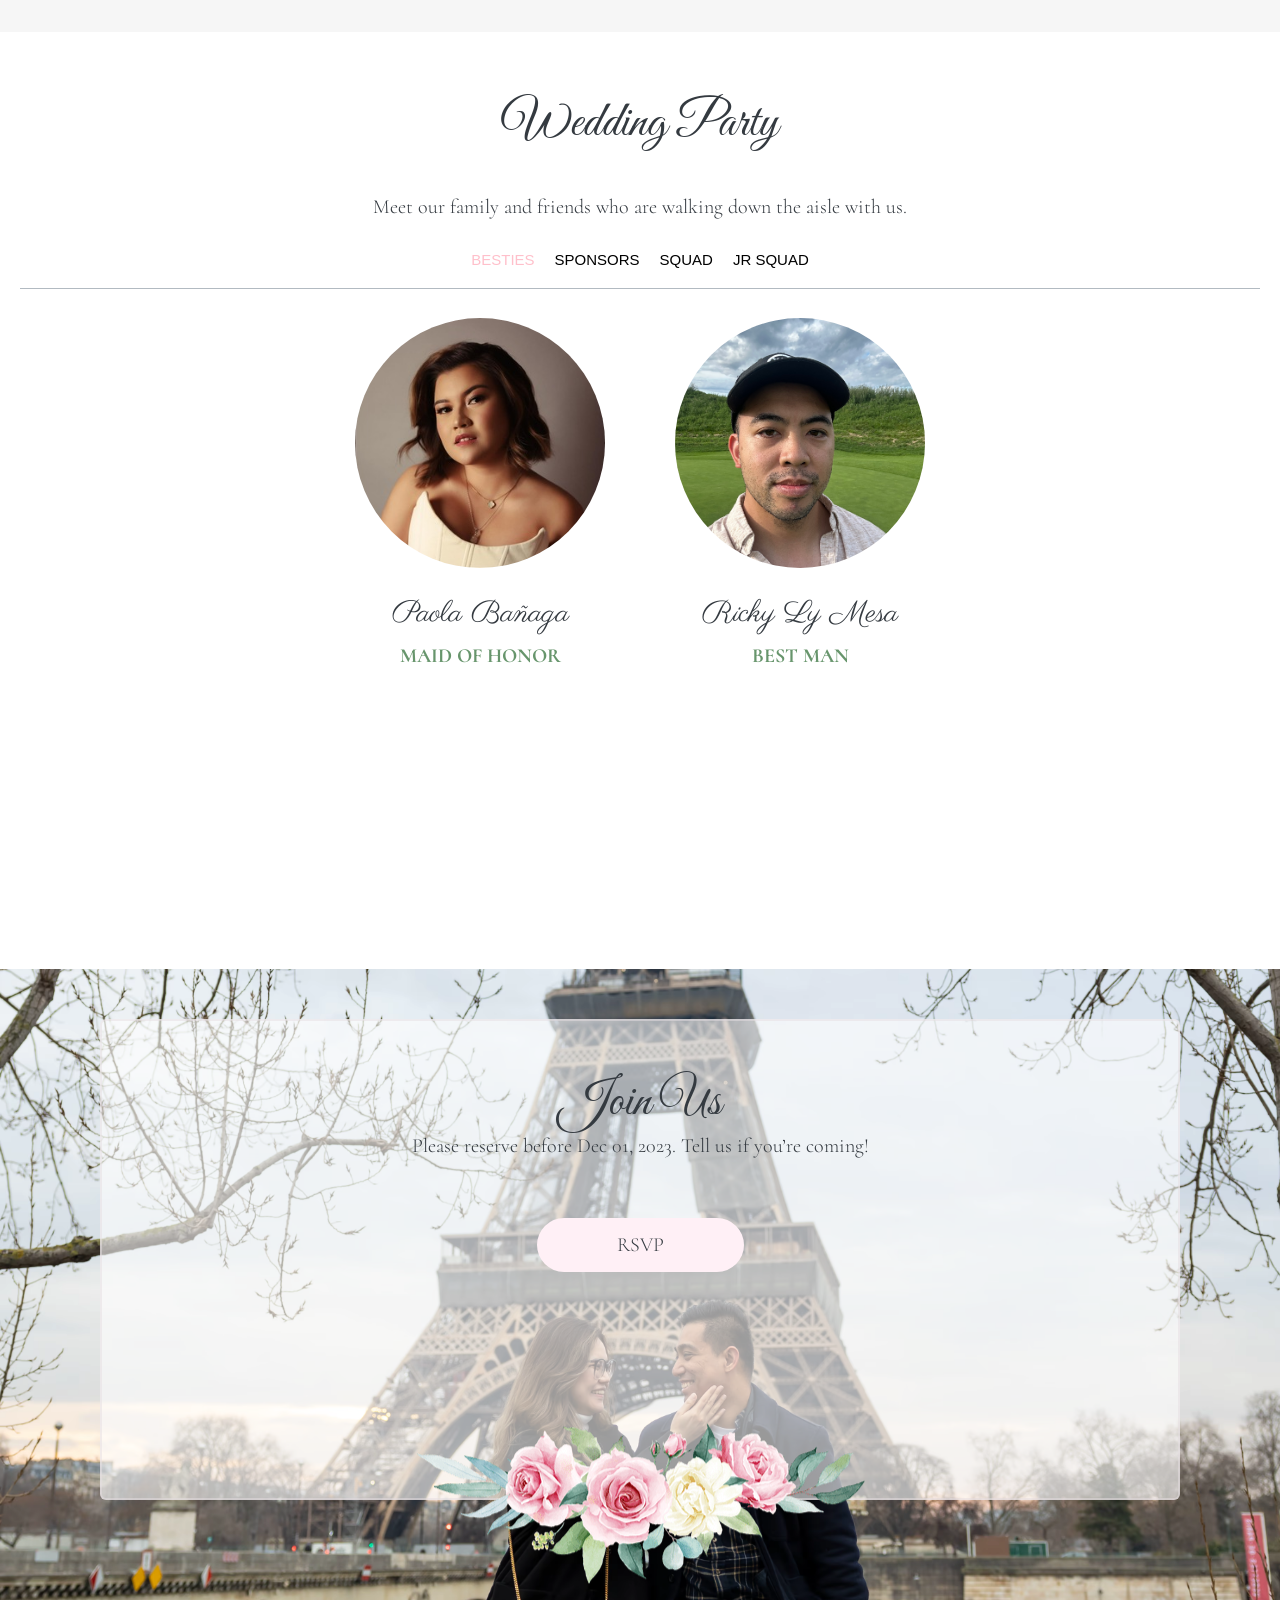
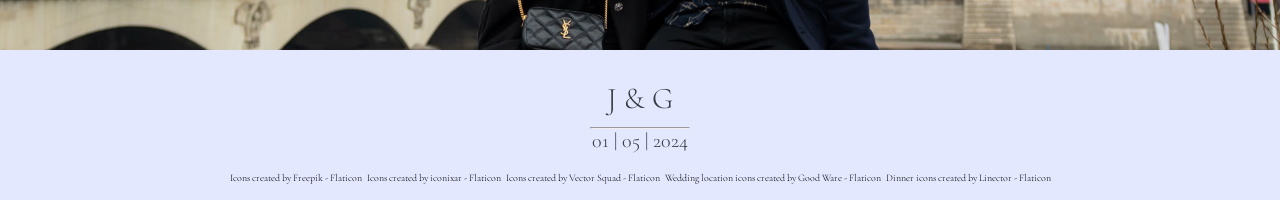
==== commit f23a892a: "Add files via upload" ====
--- a/index.html
+++ b/index.html
@@ -31,7 +31,7 @@
               <a class="nav__link--btn" href="#wedparty">Wedding Party </a>
             </li>
             <li>
-              <a class="nav__link--btn" href="faq.html">FAQ</a>
+              <a class="nav__link--btn" href="faq.html">Read Me</a>
             </li>
             <li><a class="nav__link--btn cta__btn" href="#rsvp">RSVP</a></li>
           </div>
@@ -331,7 +331,7 @@
         <div class="footer__nav">
           <ul>
             <li>
-              <a class="footer__nav--btn" href="faq.html">FAQ - PLEASE READ</a>
+              <a class="footer__nav--btn" href="faq.html">Read Me</a>
             </li>
             <li>
               <a class="footer__nav--btn" href="#whenwhere">Countdown</a>
--- a/css/style.css
+++ b/css/style.css
@@ -829,7 +829,7 @@
   background-color: #d4d0d0; }
 
 .list__container {
-  margin-left: 20px;
+  margin-left: 22px;
   margin-bottom: 10px; }
 
 .center__container {
@@ -841,6 +841,9 @@
     width: 80%;
     margin-top: 2rem;
     border-radius: 10px; }
+
+.img__gallery > img {
+  margin-left: -20px; }
 
 footer {
   min-height: 150px;
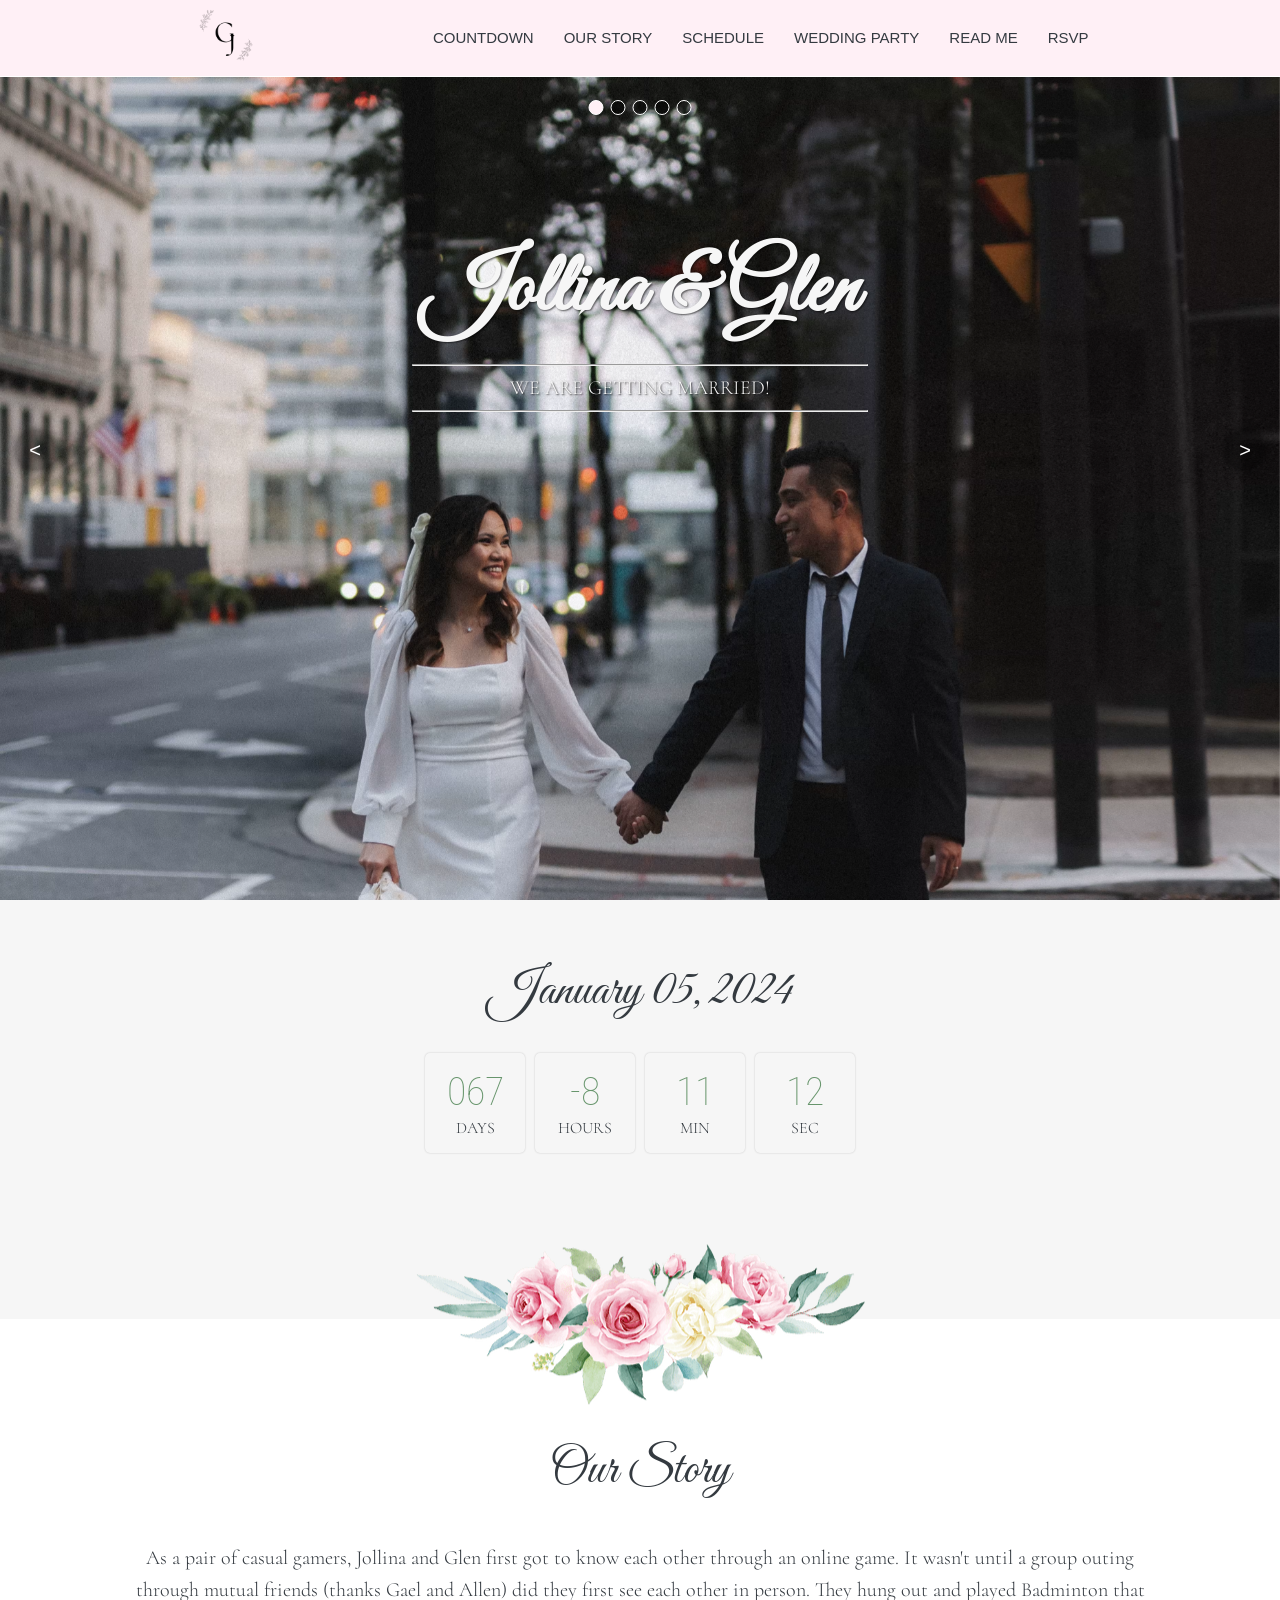
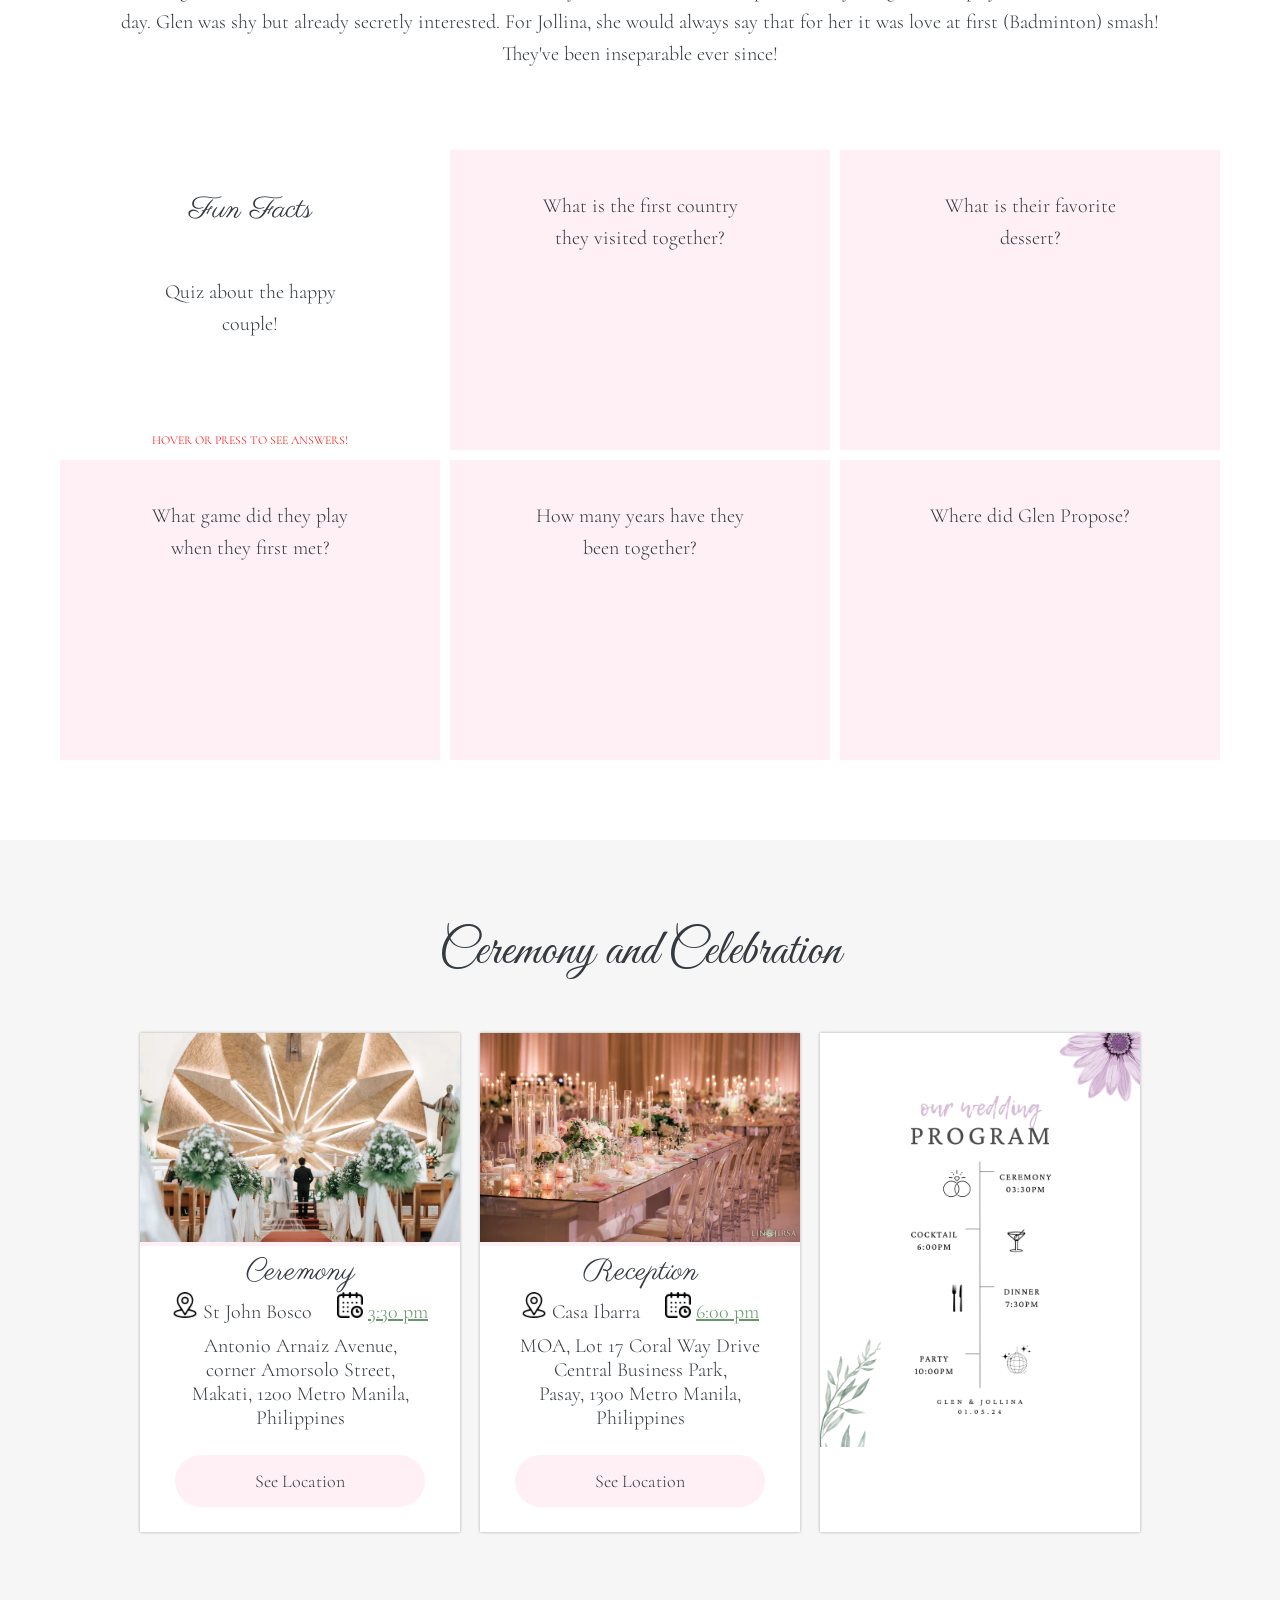
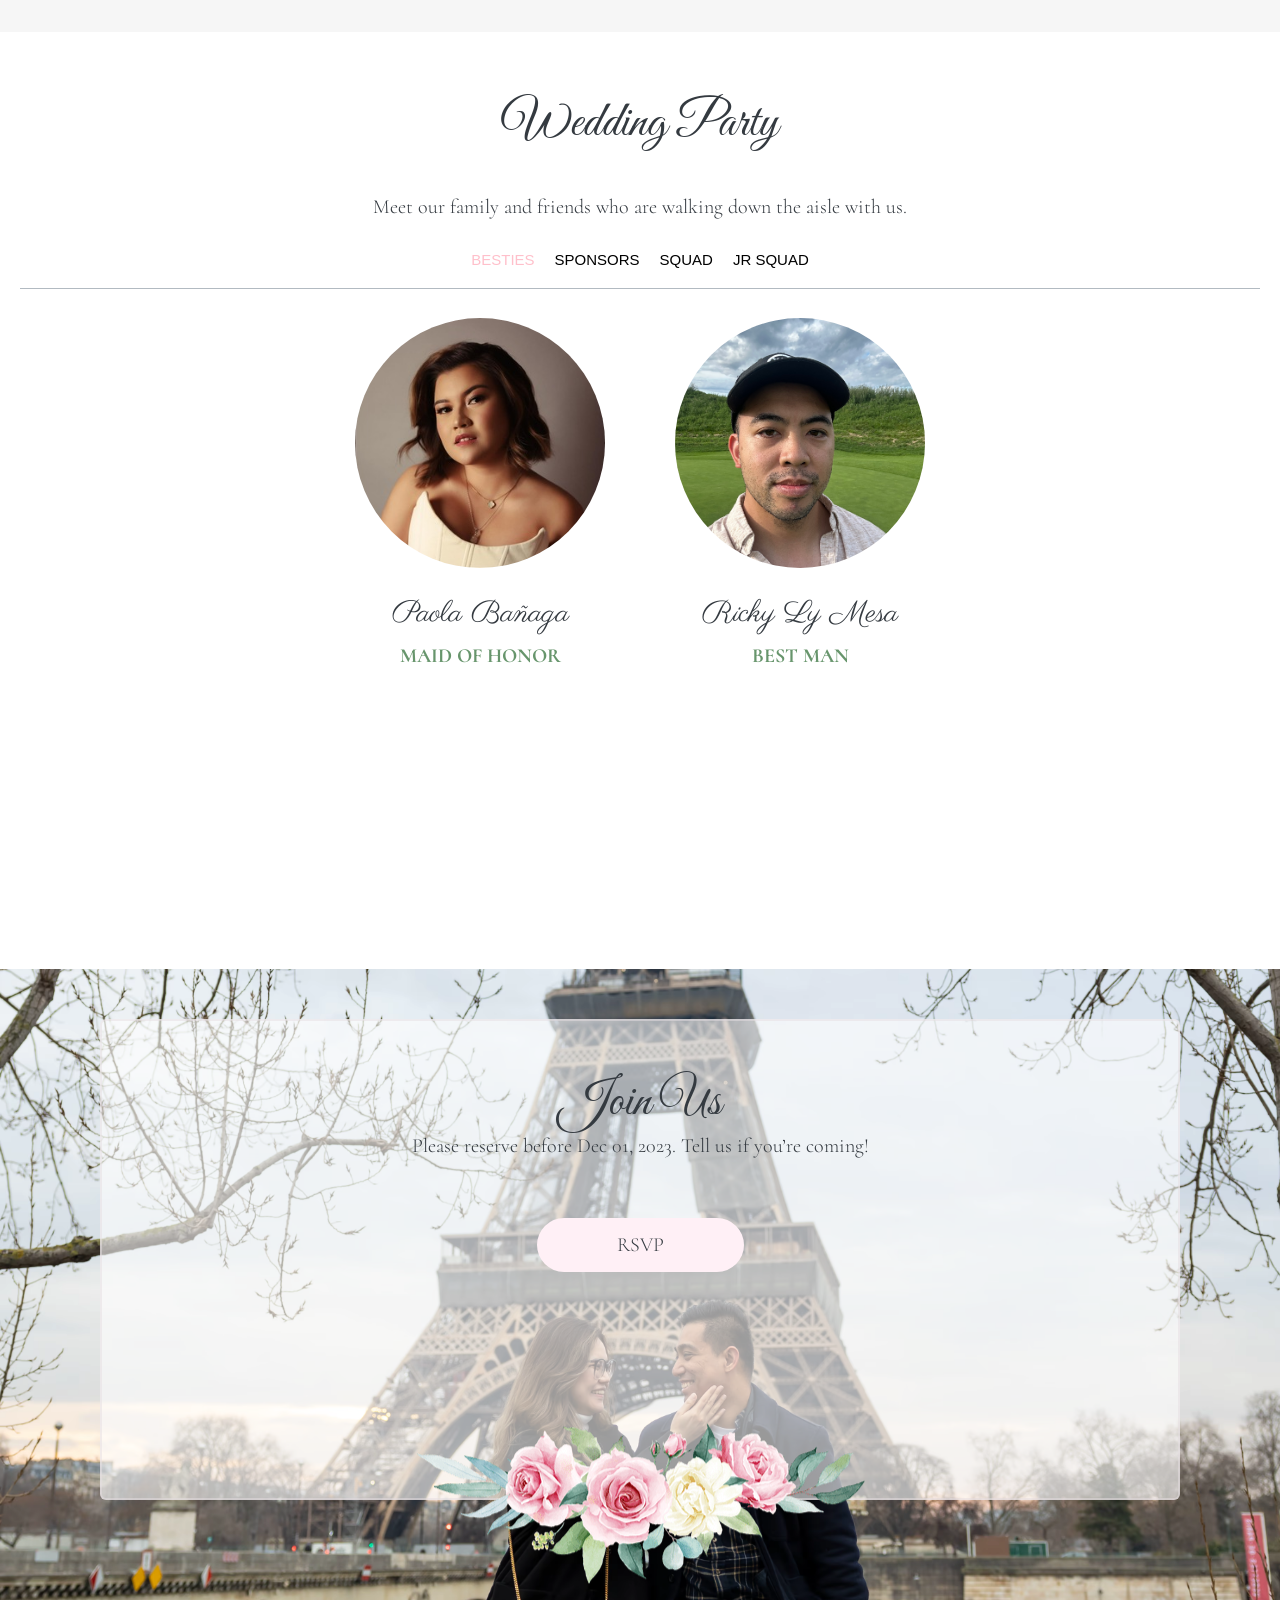
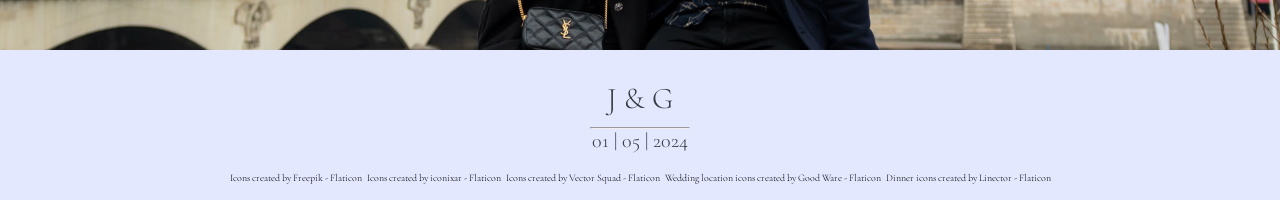
==== commit 2325a305: "Add files via upload" ====
--- a/index.html
+++ b/index.html
@@ -220,6 +220,8 @@
             <button class="wedparty__tab--btn border--right">Squad</button>
             <button class="wedparty__tab--btn border--right">Jr Squad</button>
         </div>
+        <button class="wed__button--prev" onclick=""><span class="abscenter">&lt</span></button>
+        <button class="wed__button--next" onclick=""><span class="abscenter">&#62</span></button>
         <div class="wedparty__container">
           <div class="wedparty__body">
             <div class="wedparty__body--card">
--- a/css/style.css
+++ b/css/style.css
@@ -671,6 +671,10 @@
 .sponsors {
   flex: 1 1 0; }
 
+.wed__button--prev,
+.wed__button--next {
+  display: none; }
+
 #rsvp {
   padding: 5rem 1rem 15rem 1rem;
   background-image: url("../img/footer.avif");
@@ -883,3 +887,13 @@
     text-transform: uppercase;
     font-weight: 400;
     font-size: 1.6rem; }
+
+.gallery__container {
+  max-width: 900px;
+  max-height: 300rem;
+  column-width: 100px;
+  column-gap: 2em;
+  margin: 0 auto; }
+  .gallery__container img {
+    max-width: 250px;
+    border-radius: 10px; }
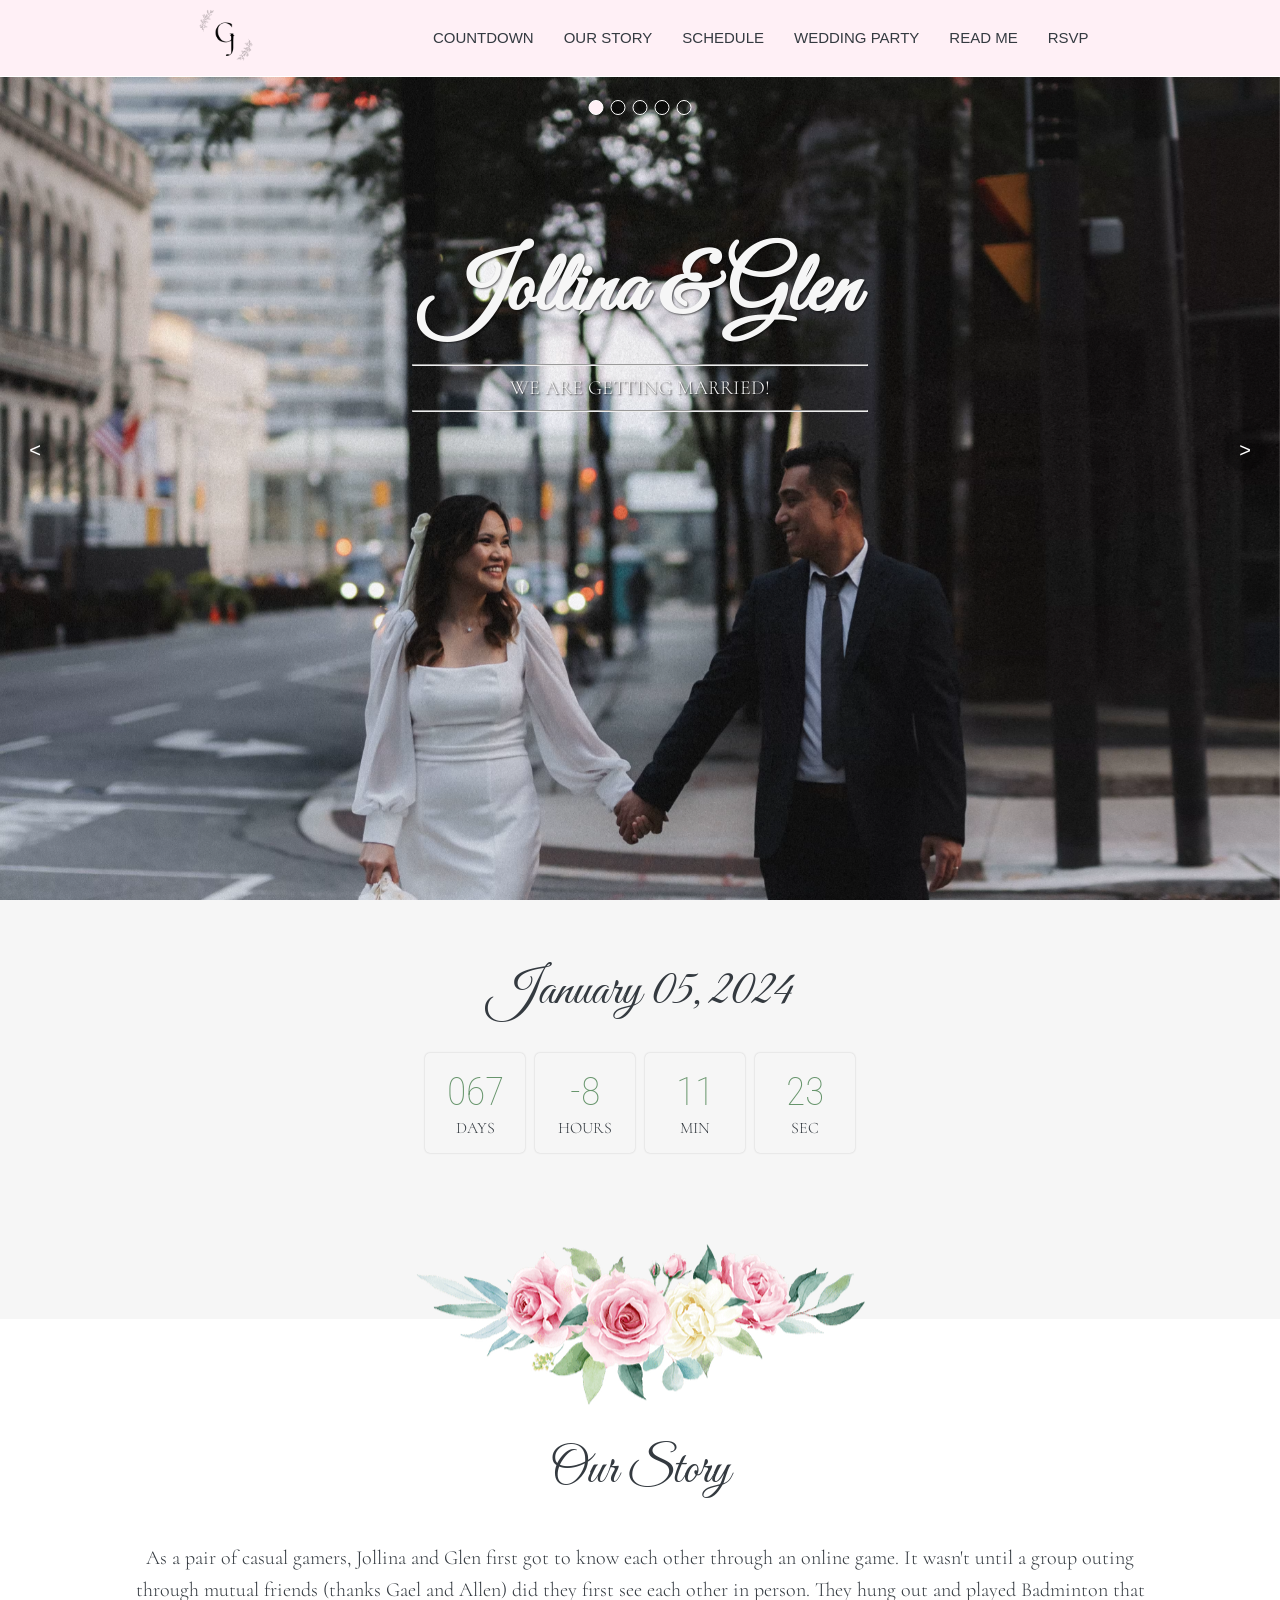
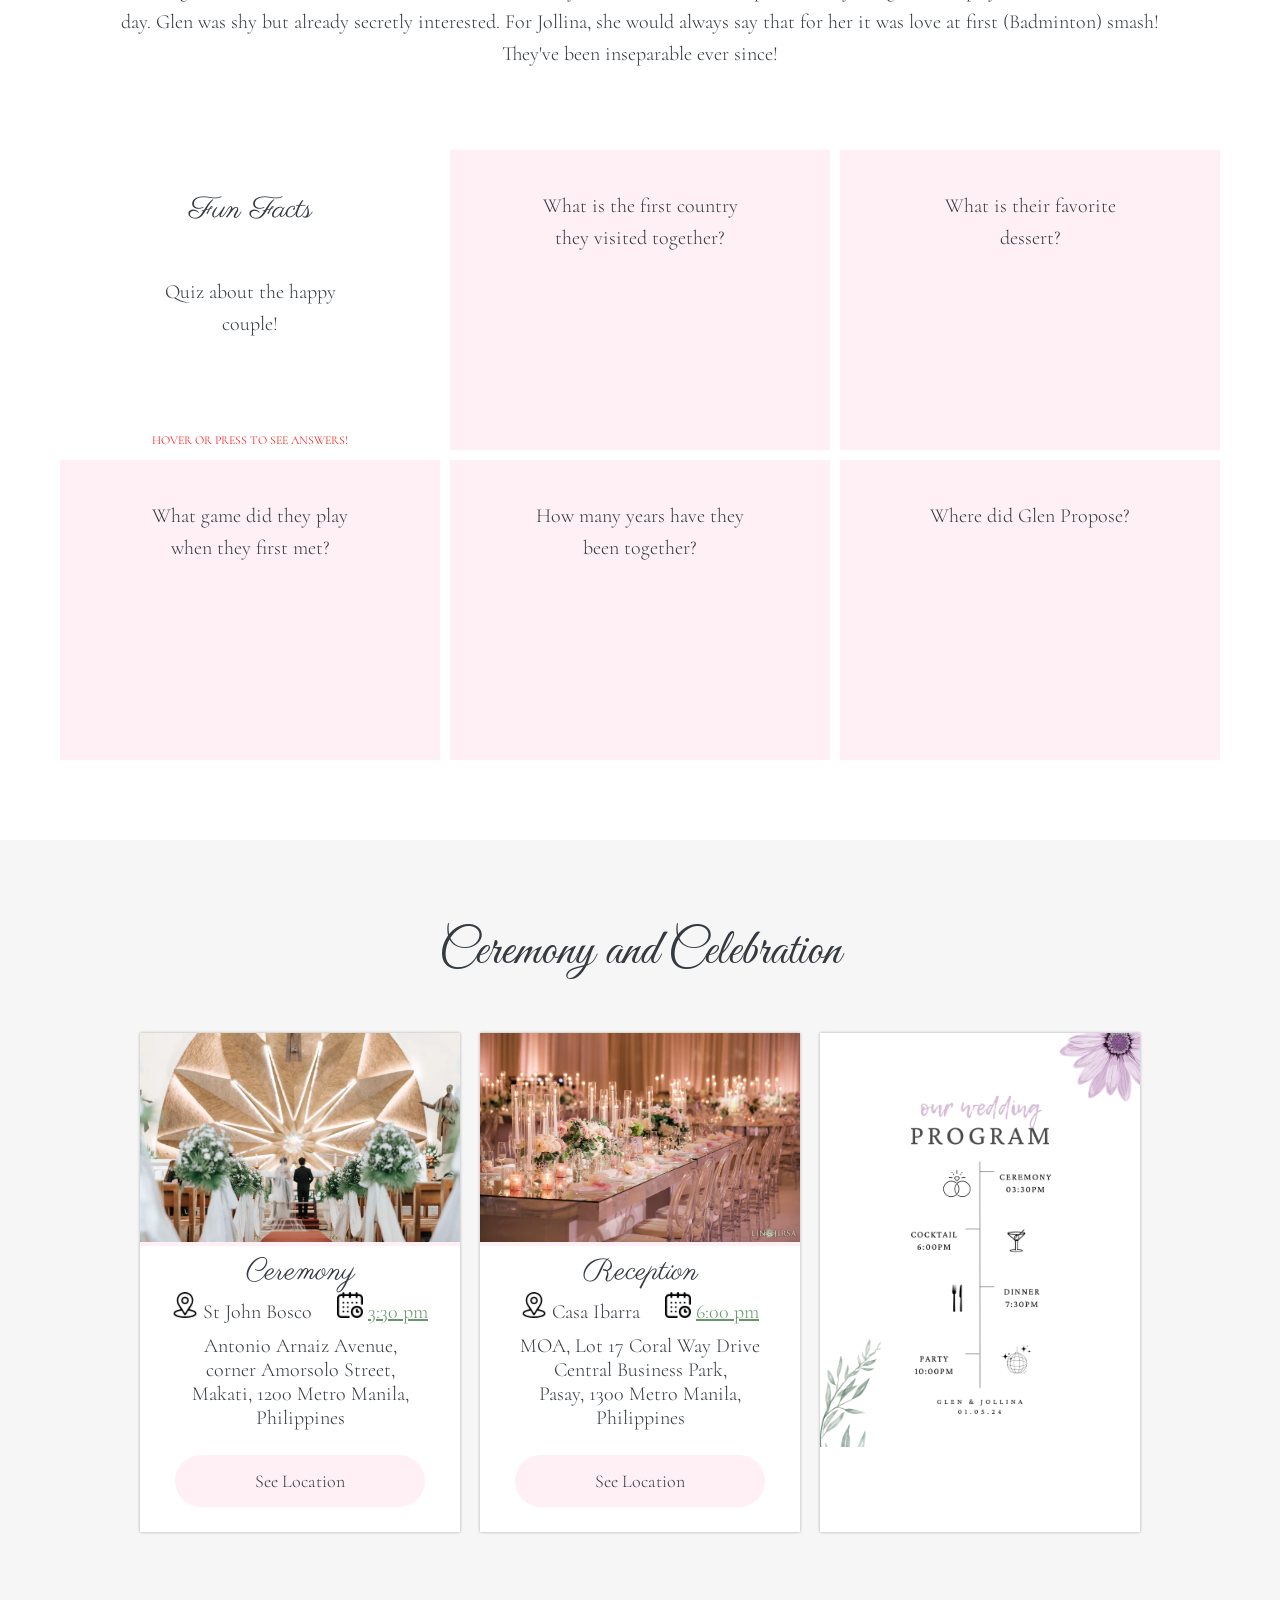
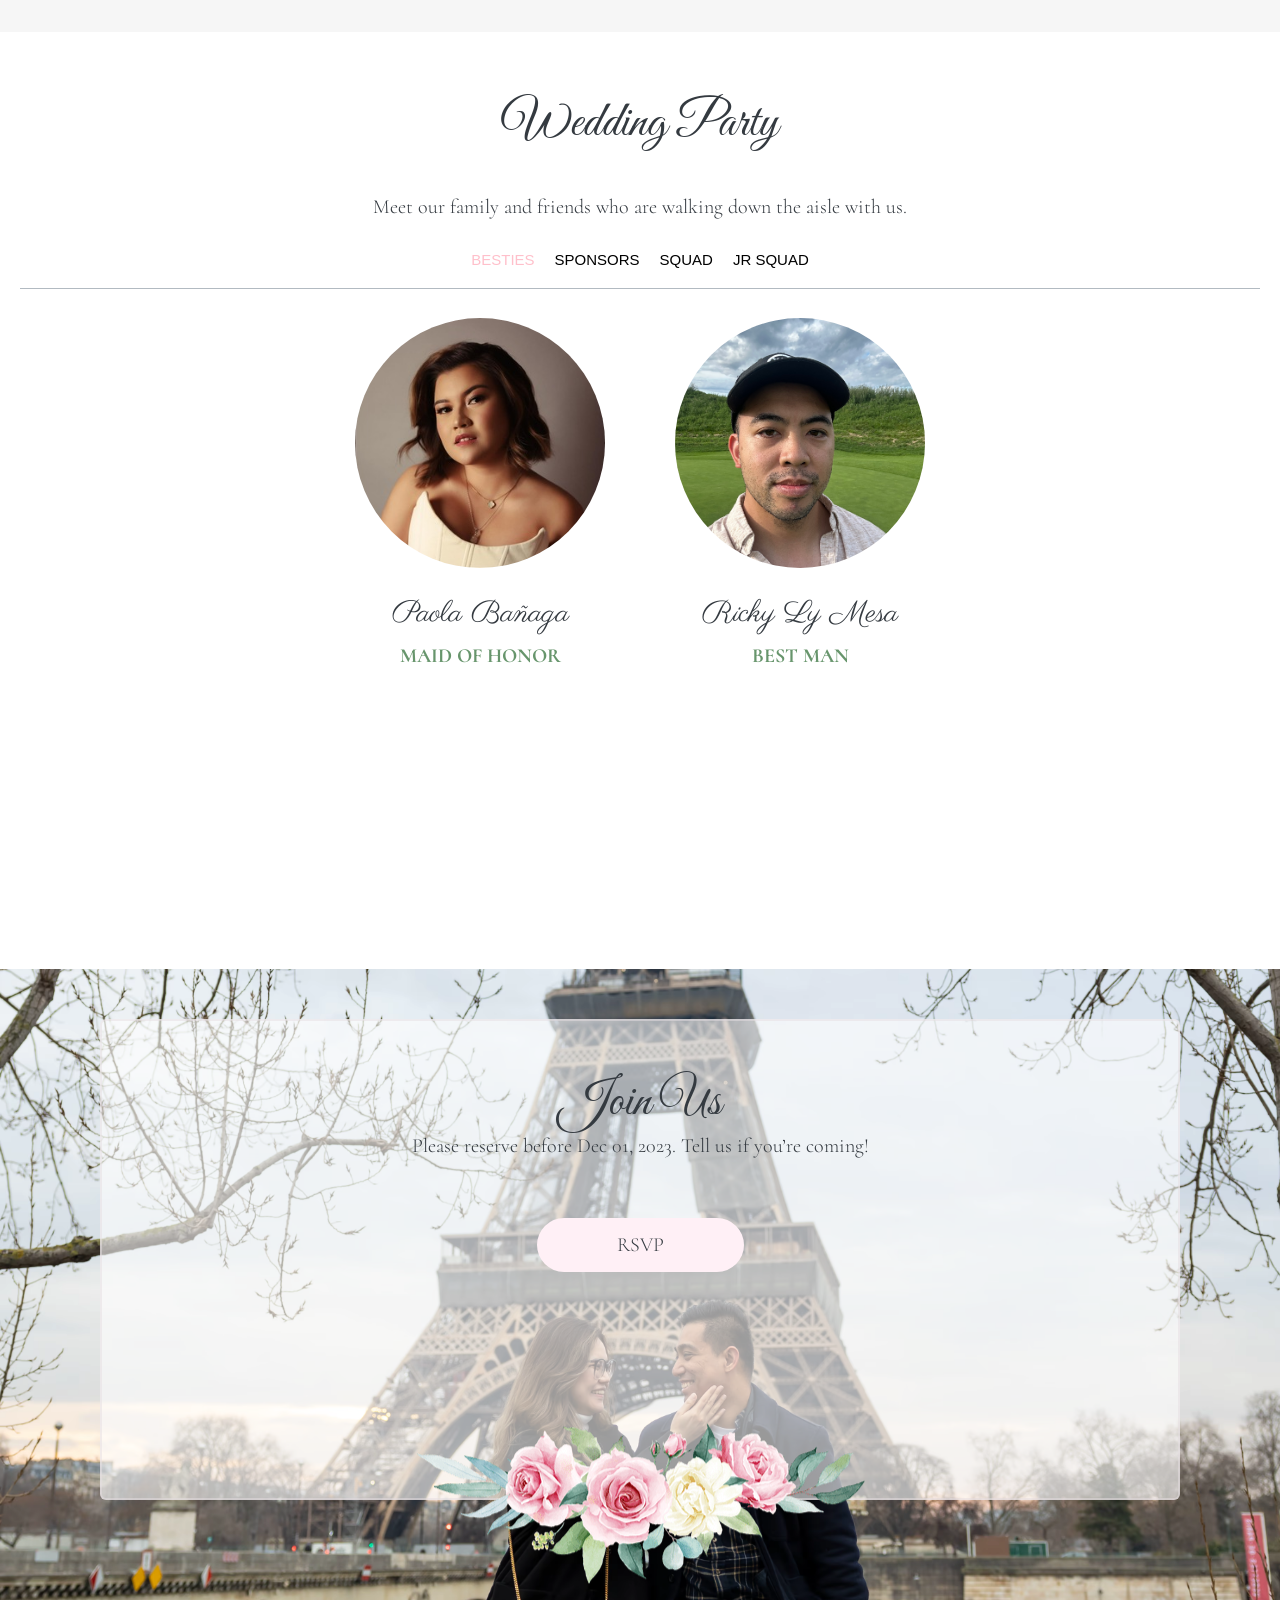
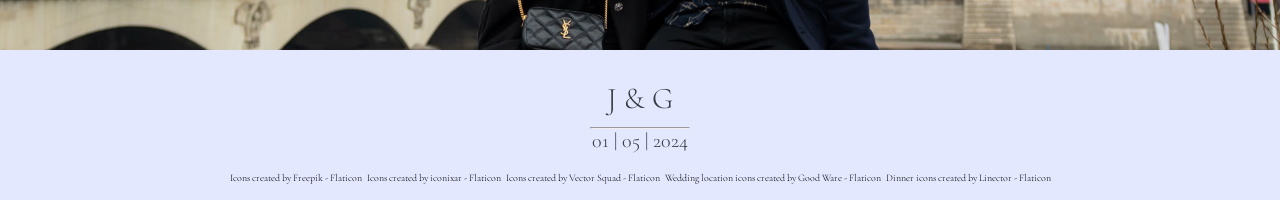
==== commit 9fb3bf54: "Add files via upload" ====
--- a/index.html
+++ b/index.html
@@ -311,7 +311,7 @@
                 <h4>Ring Bearer</h4>
                 <p>Keith Perucho</p>
                 <h4>Bible Bearer</h4>
-                <p>James El Khassis</p>
+                <p>James El Kassis</p>
                 <h4>Coin Bearer</h4>
                 <p>Ernest Roland Jorda</p>
               </div>
--- a/css/style.css
+++ b/css/style.css
@@ -328,7 +328,6 @@
   padding: 0 2rem 0 2rem;
   font-weight: 400;
   border-bottom: 1px solid white;
-  background-color: #fff0f6;
   position: fixed;
   top: 0;
   width: 100%;
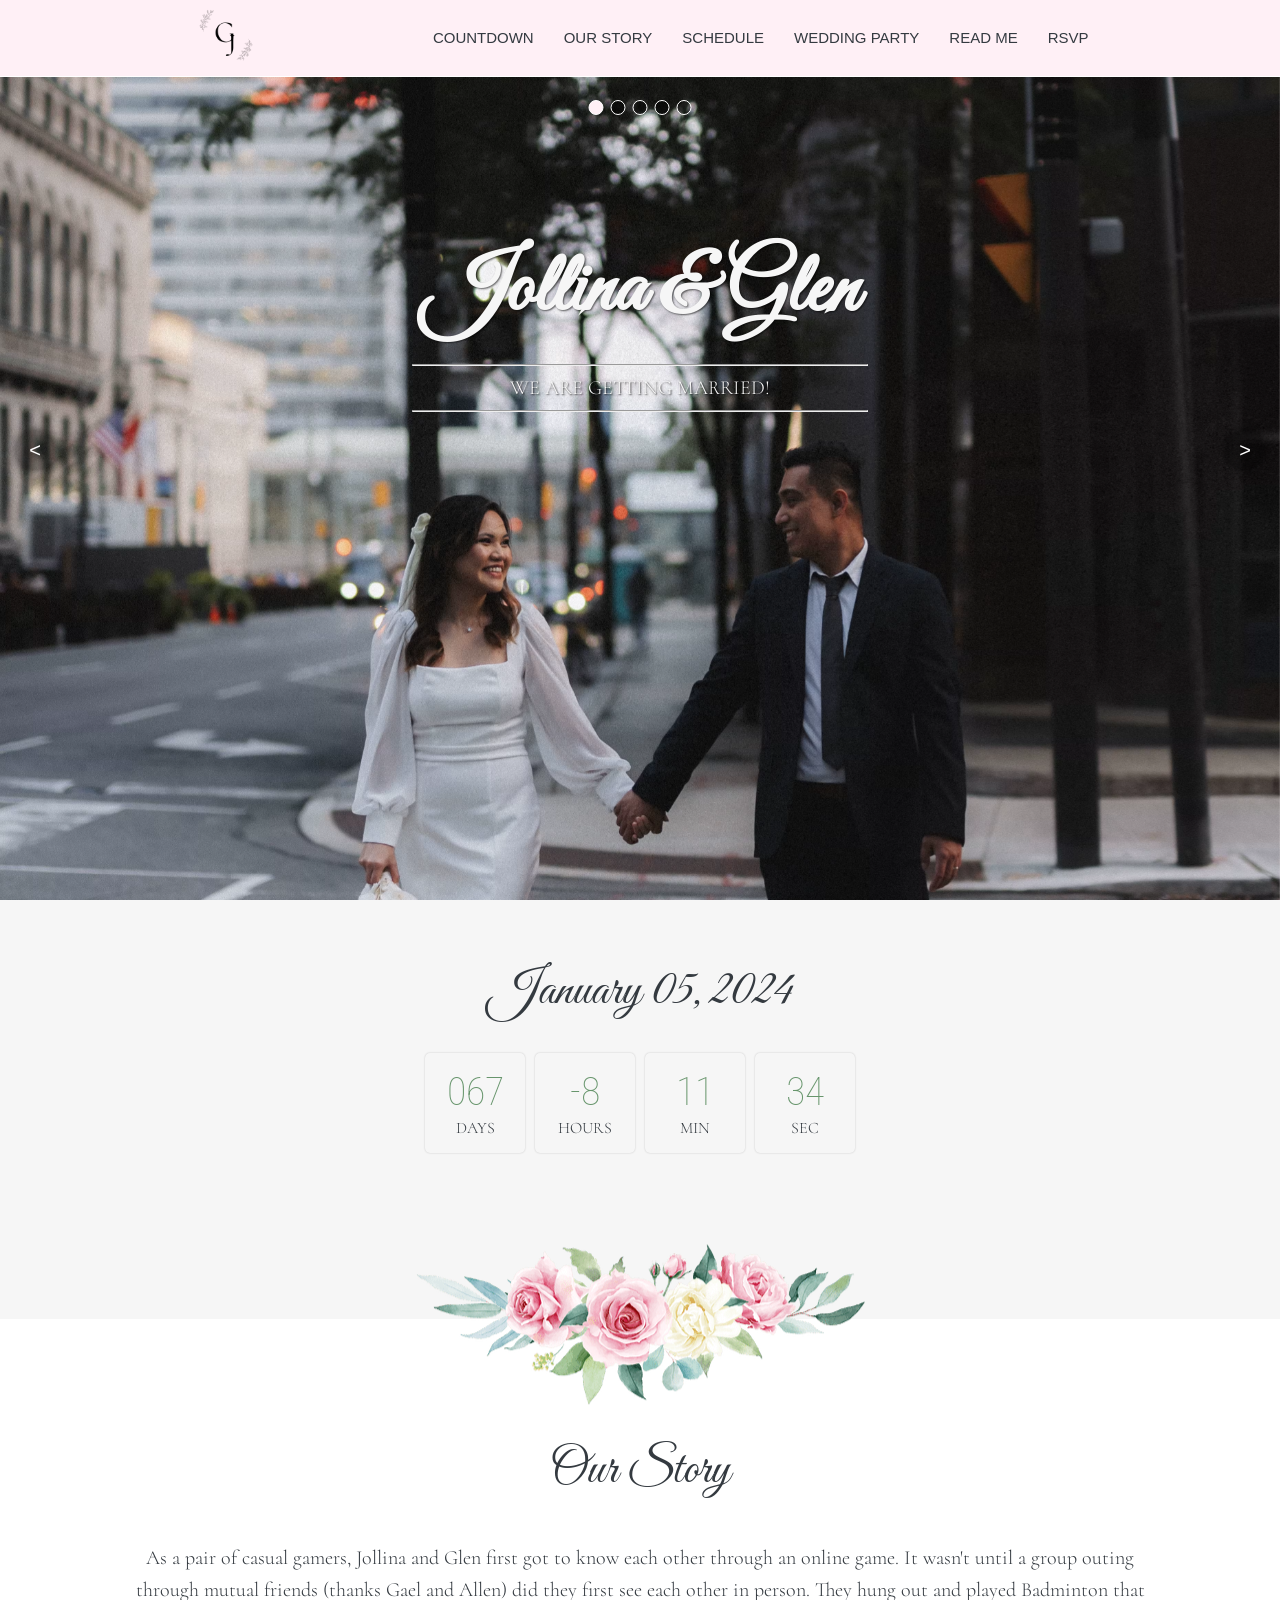
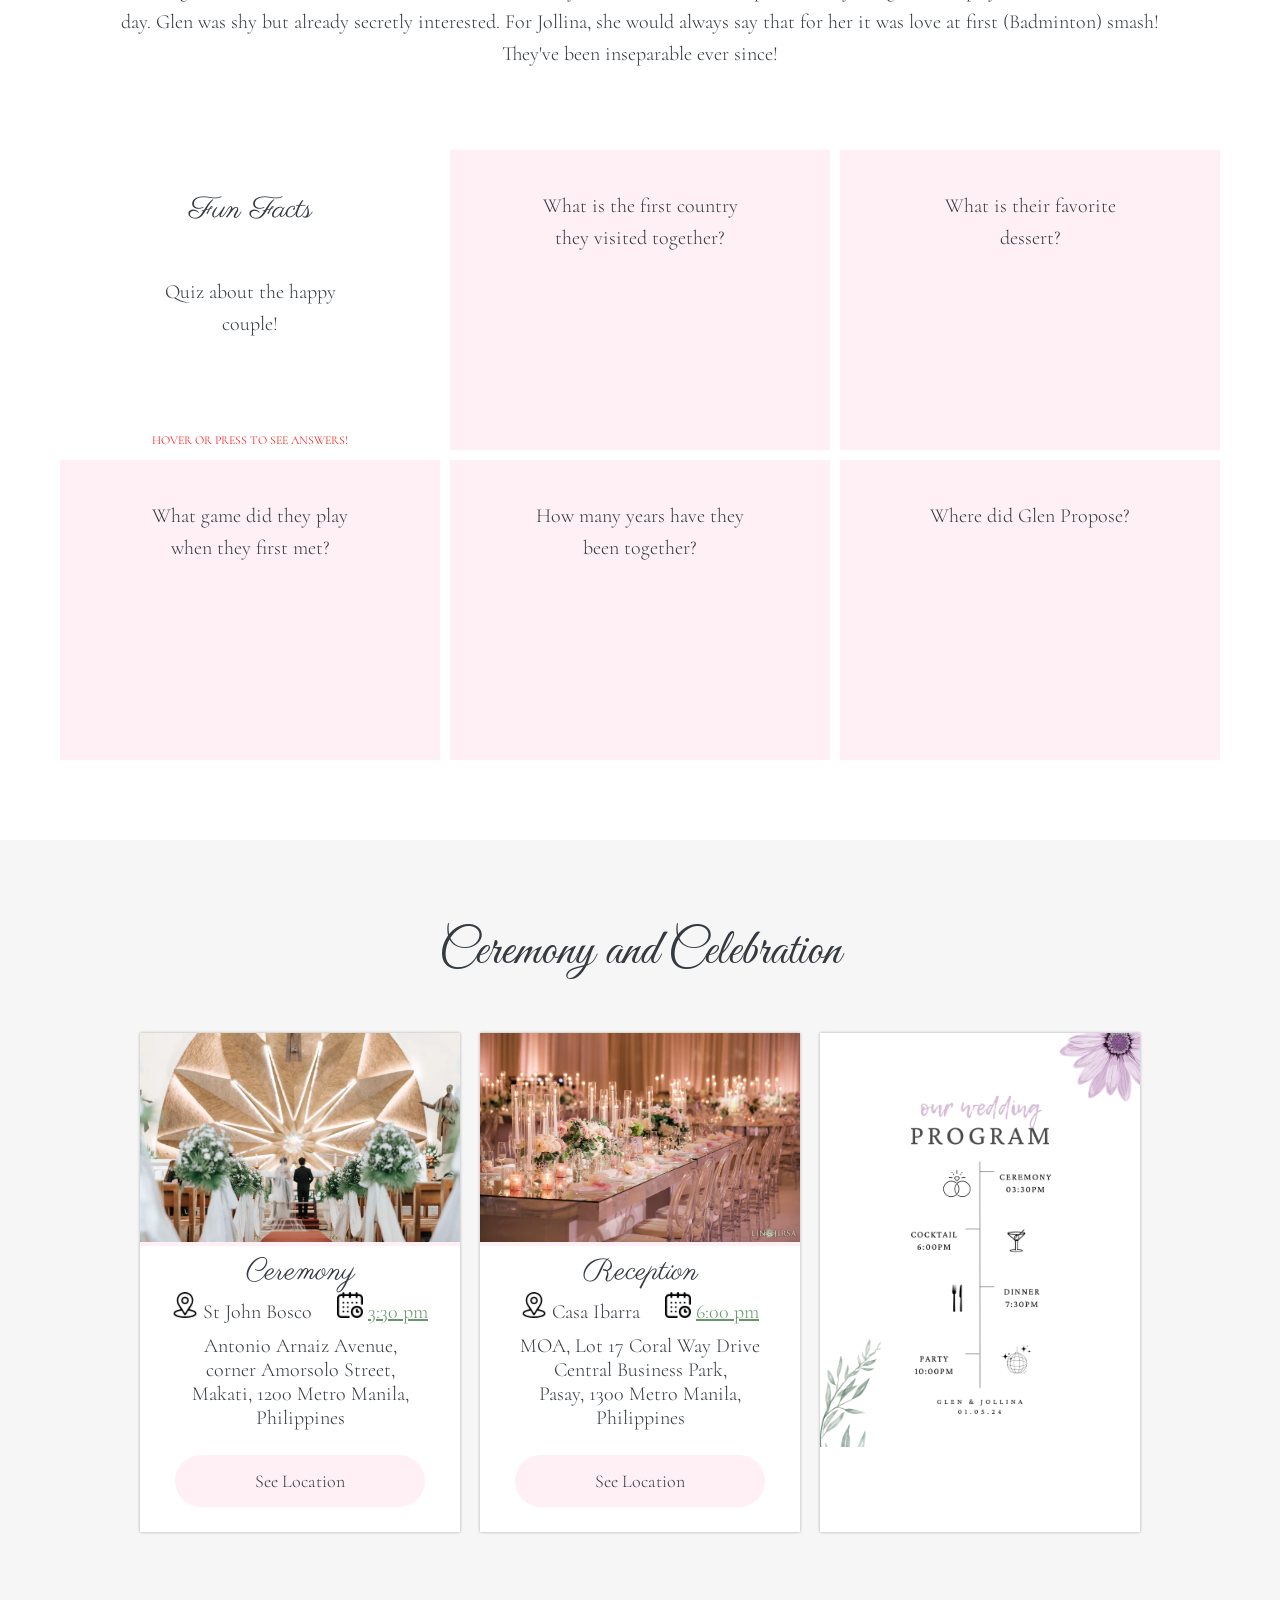
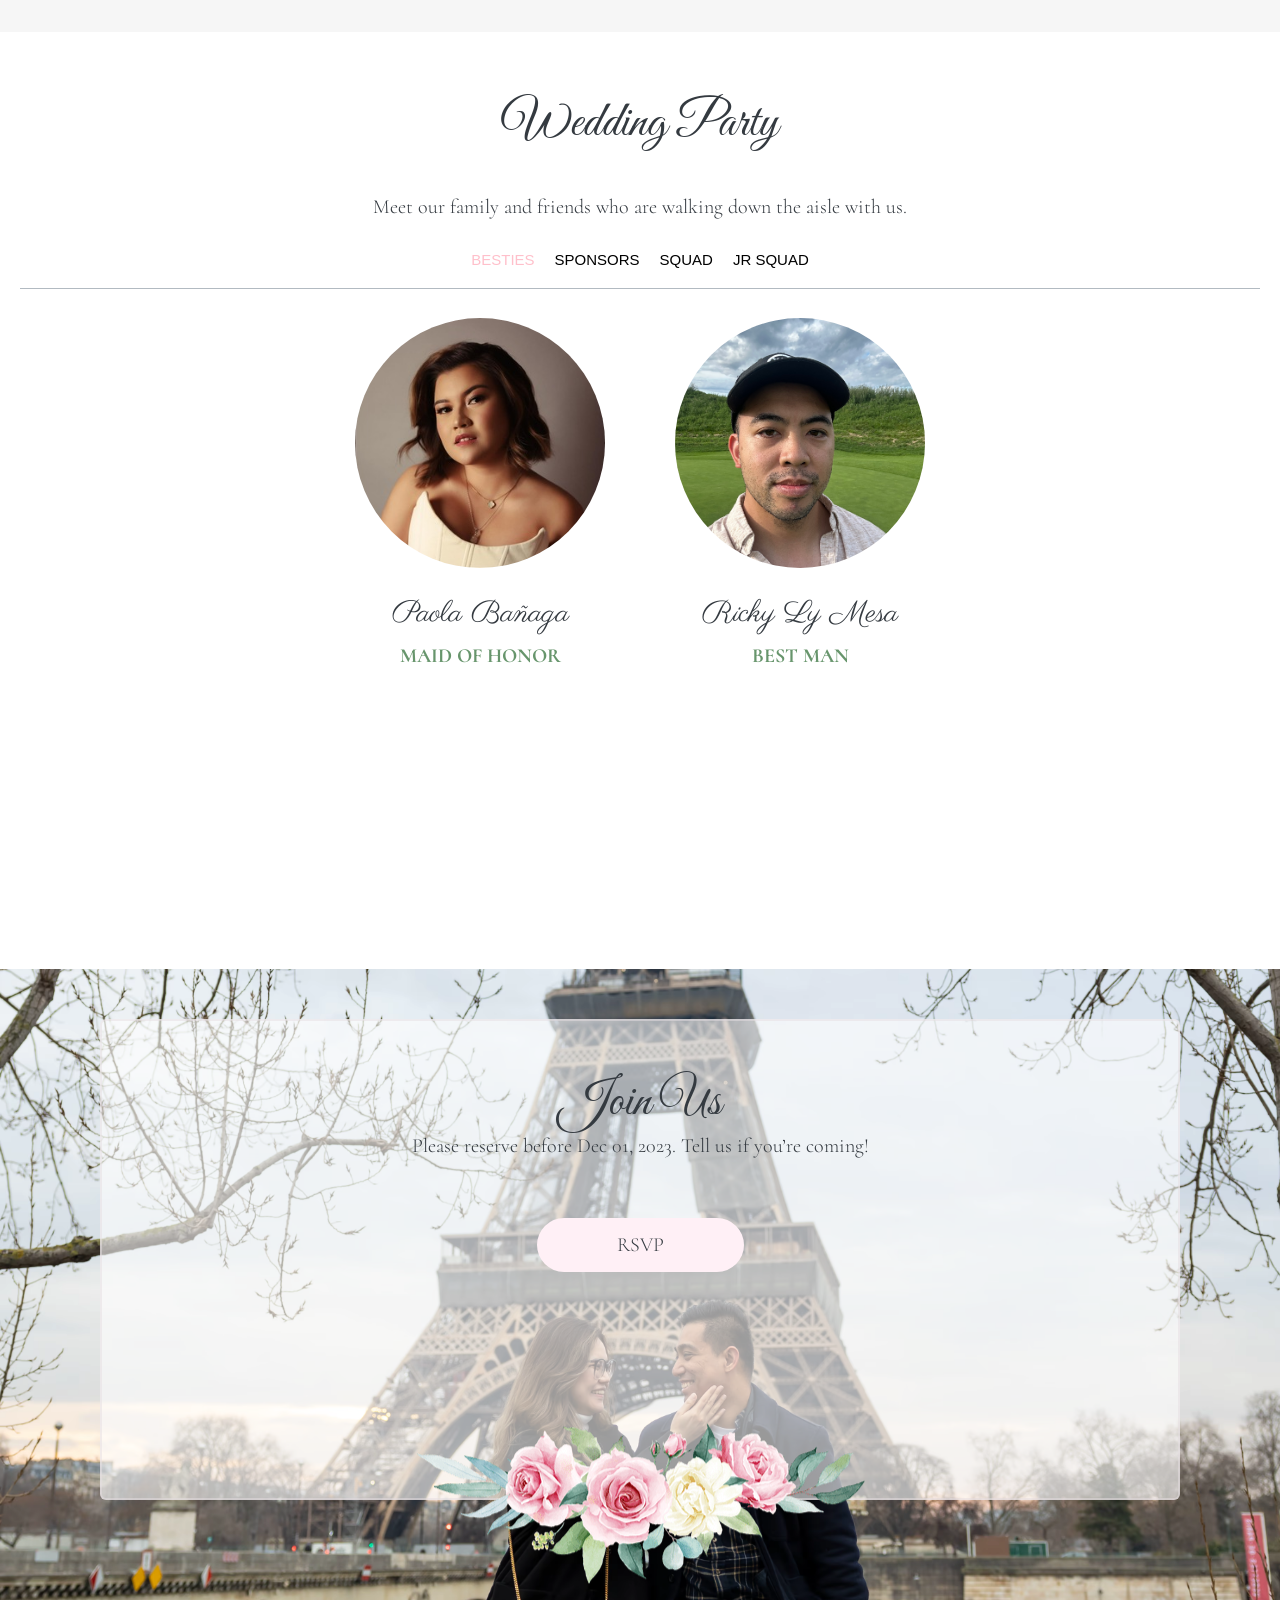
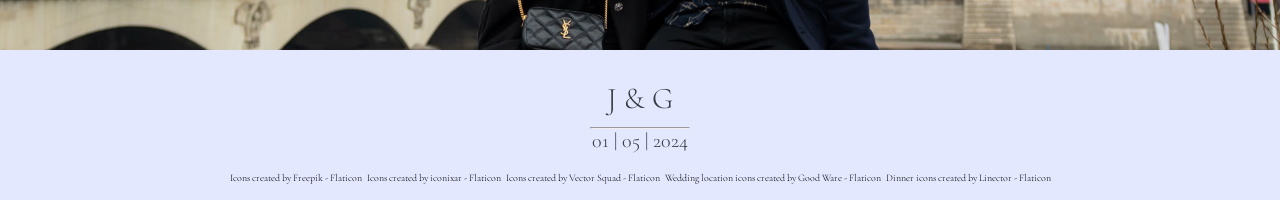
==== commit 95bc3faf: "Add files via upload" ====
--- a/index.html
+++ b/index.html
@@ -251,7 +251,7 @@
                 <p>Mrs. Sonya Dealca & Mr. Noli Dioneda</p>
                 <p>Mrs. Merlita Dioneda & Mr. Jimmy Dioneda</p>
                 <p>Mrs. Barbara Hazel Victorio & Mr. Randy Victorio</p>
-                <p>Dra. Roscel Berin-Paterno & Mr. Lawrence Paterno</p>
+                <p>Dra. Roscel Berin-Paterno & Mr. Lorenzo Paterno</p>
                 <p>Mrs. Warlita Berin & Mr. Danilo Jorda</p>
                 <p>Ms. Alili Goluya & Atty. Rey Jorda</p>
                 <p>Mrs. Shinette Bolante & Mr. Maurice Dee</p>
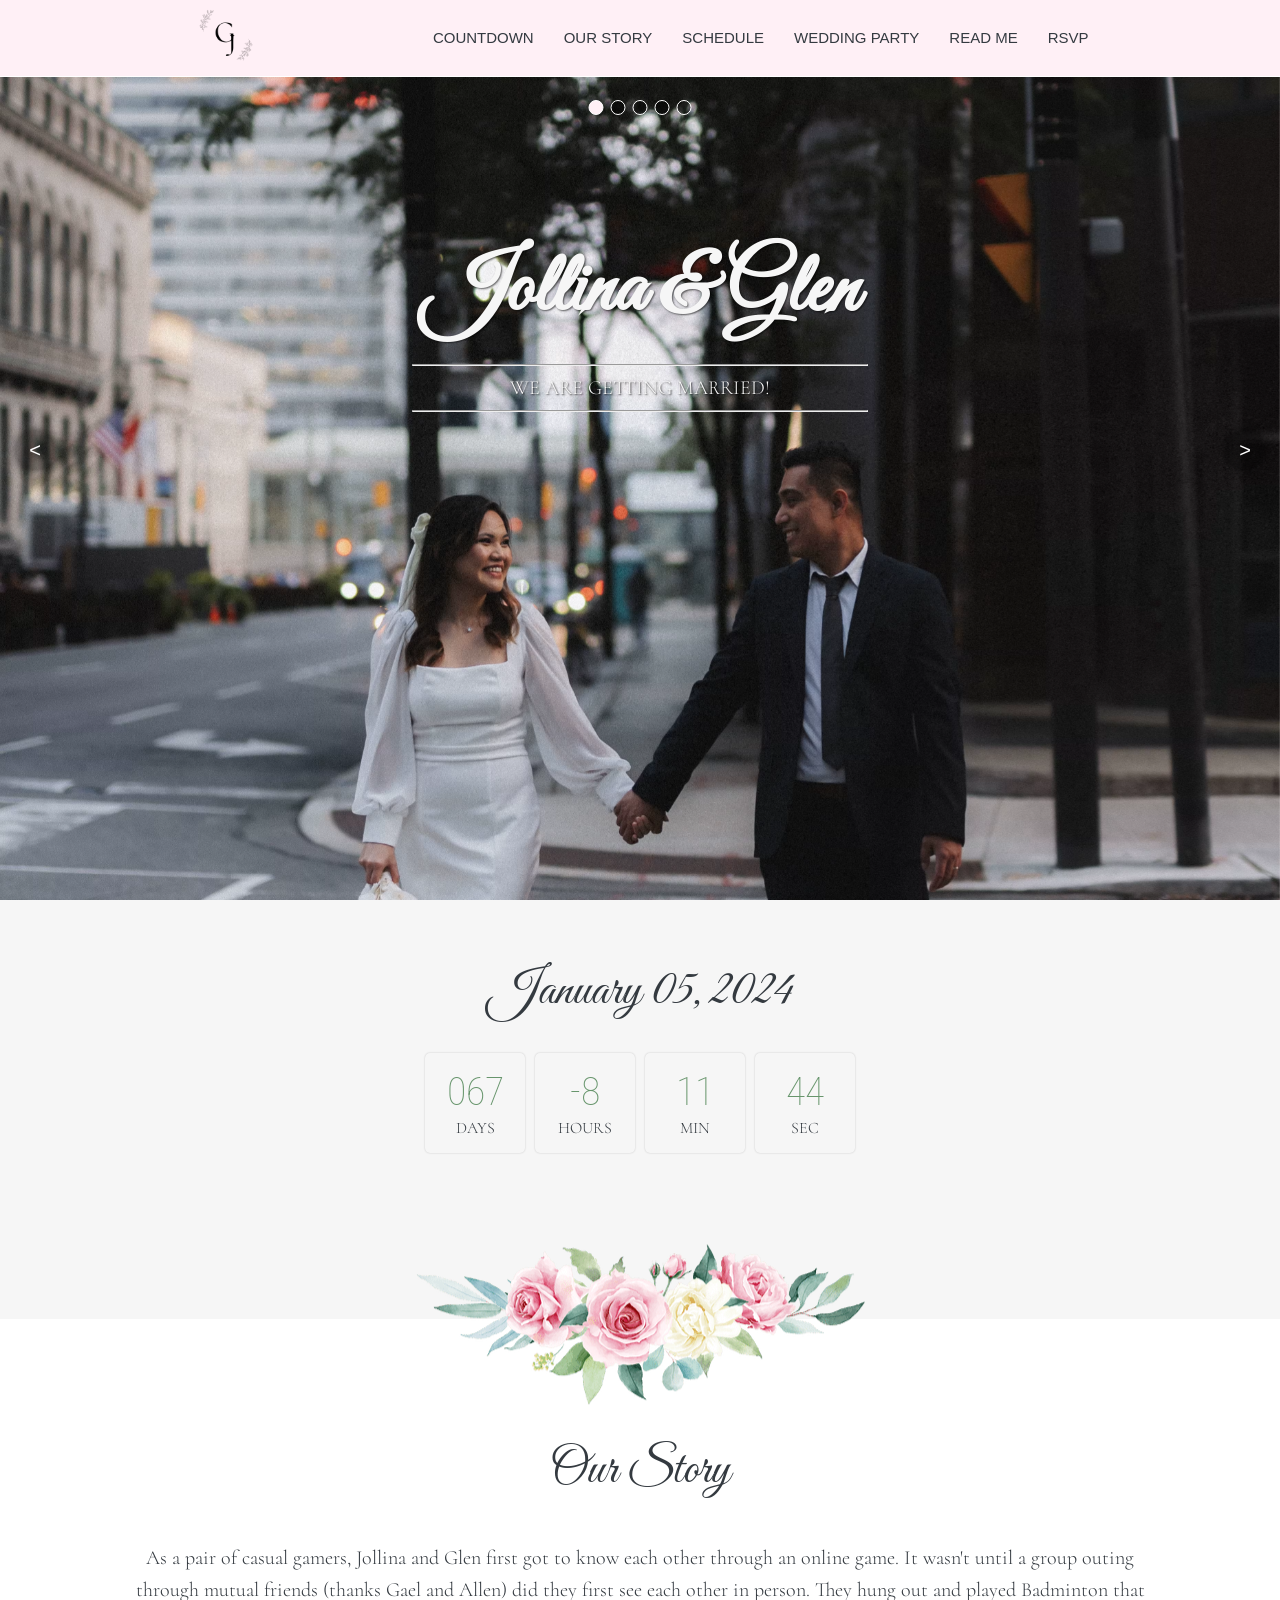
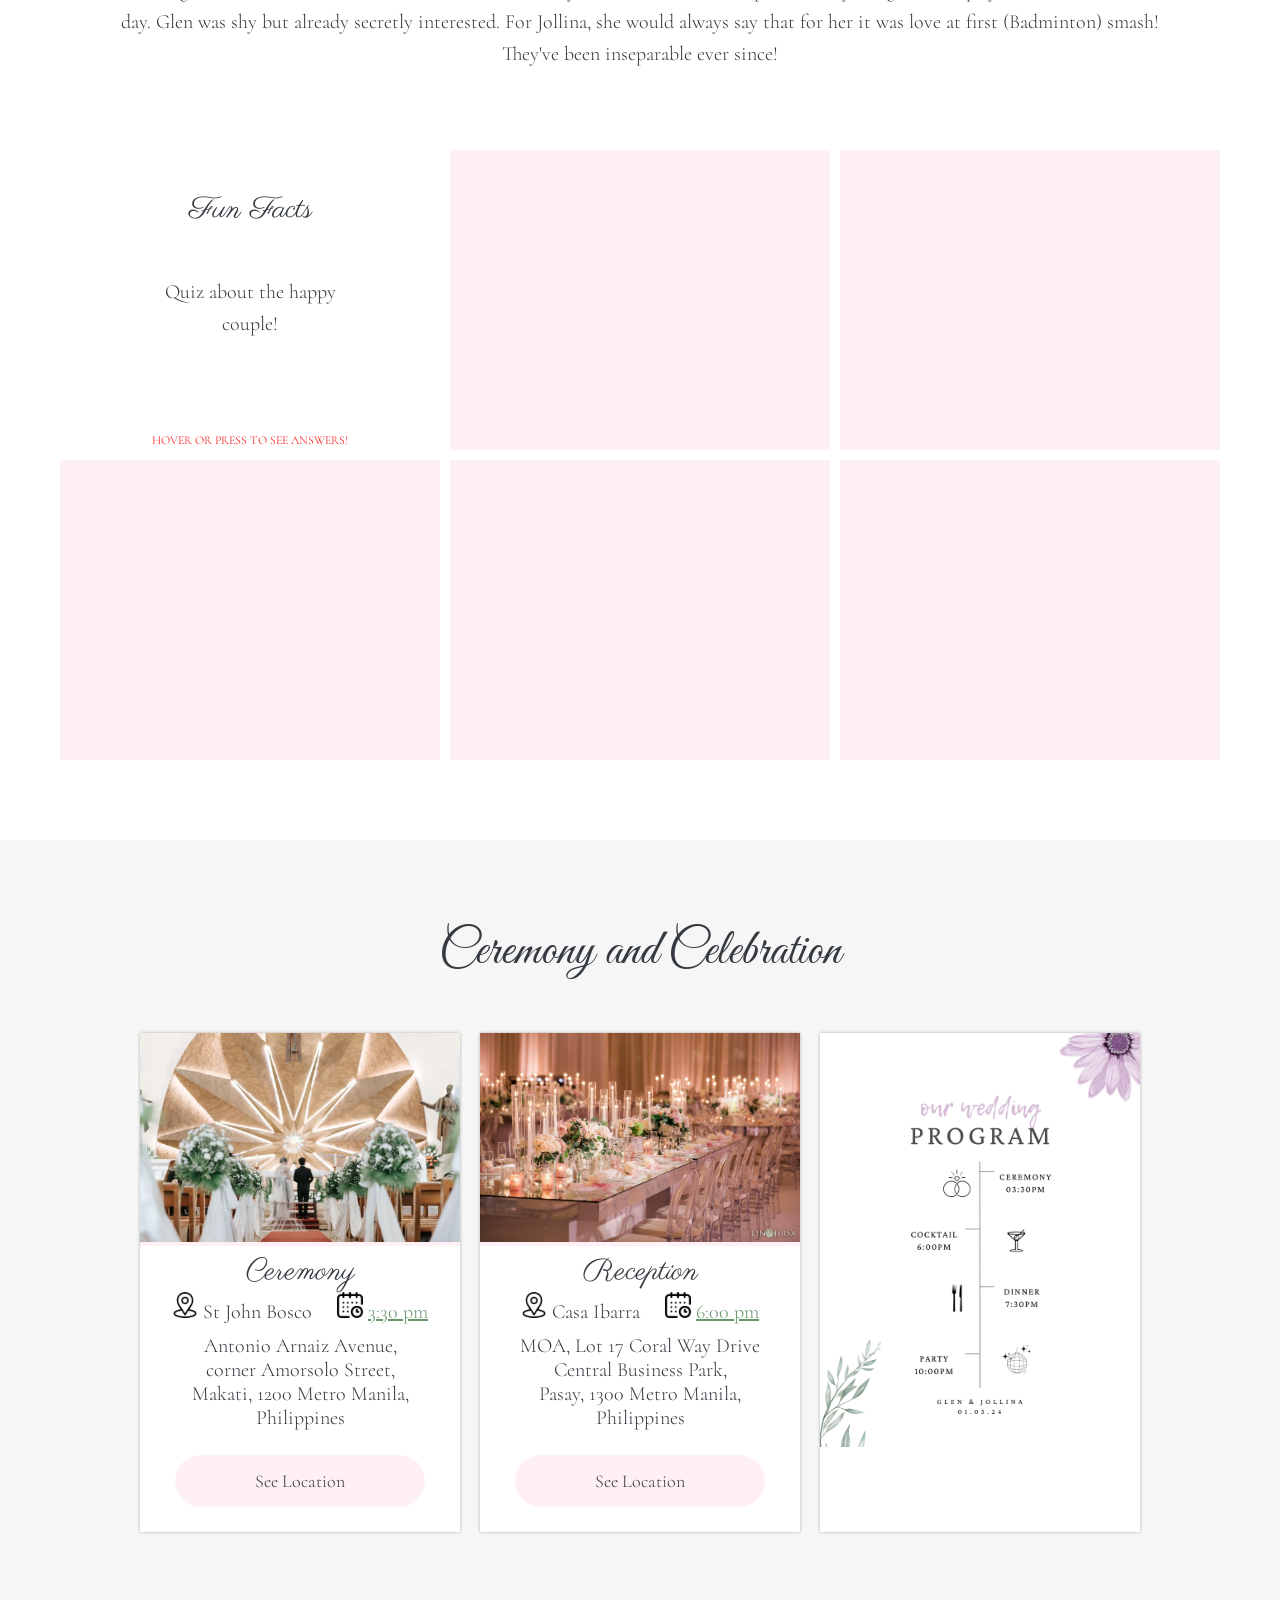
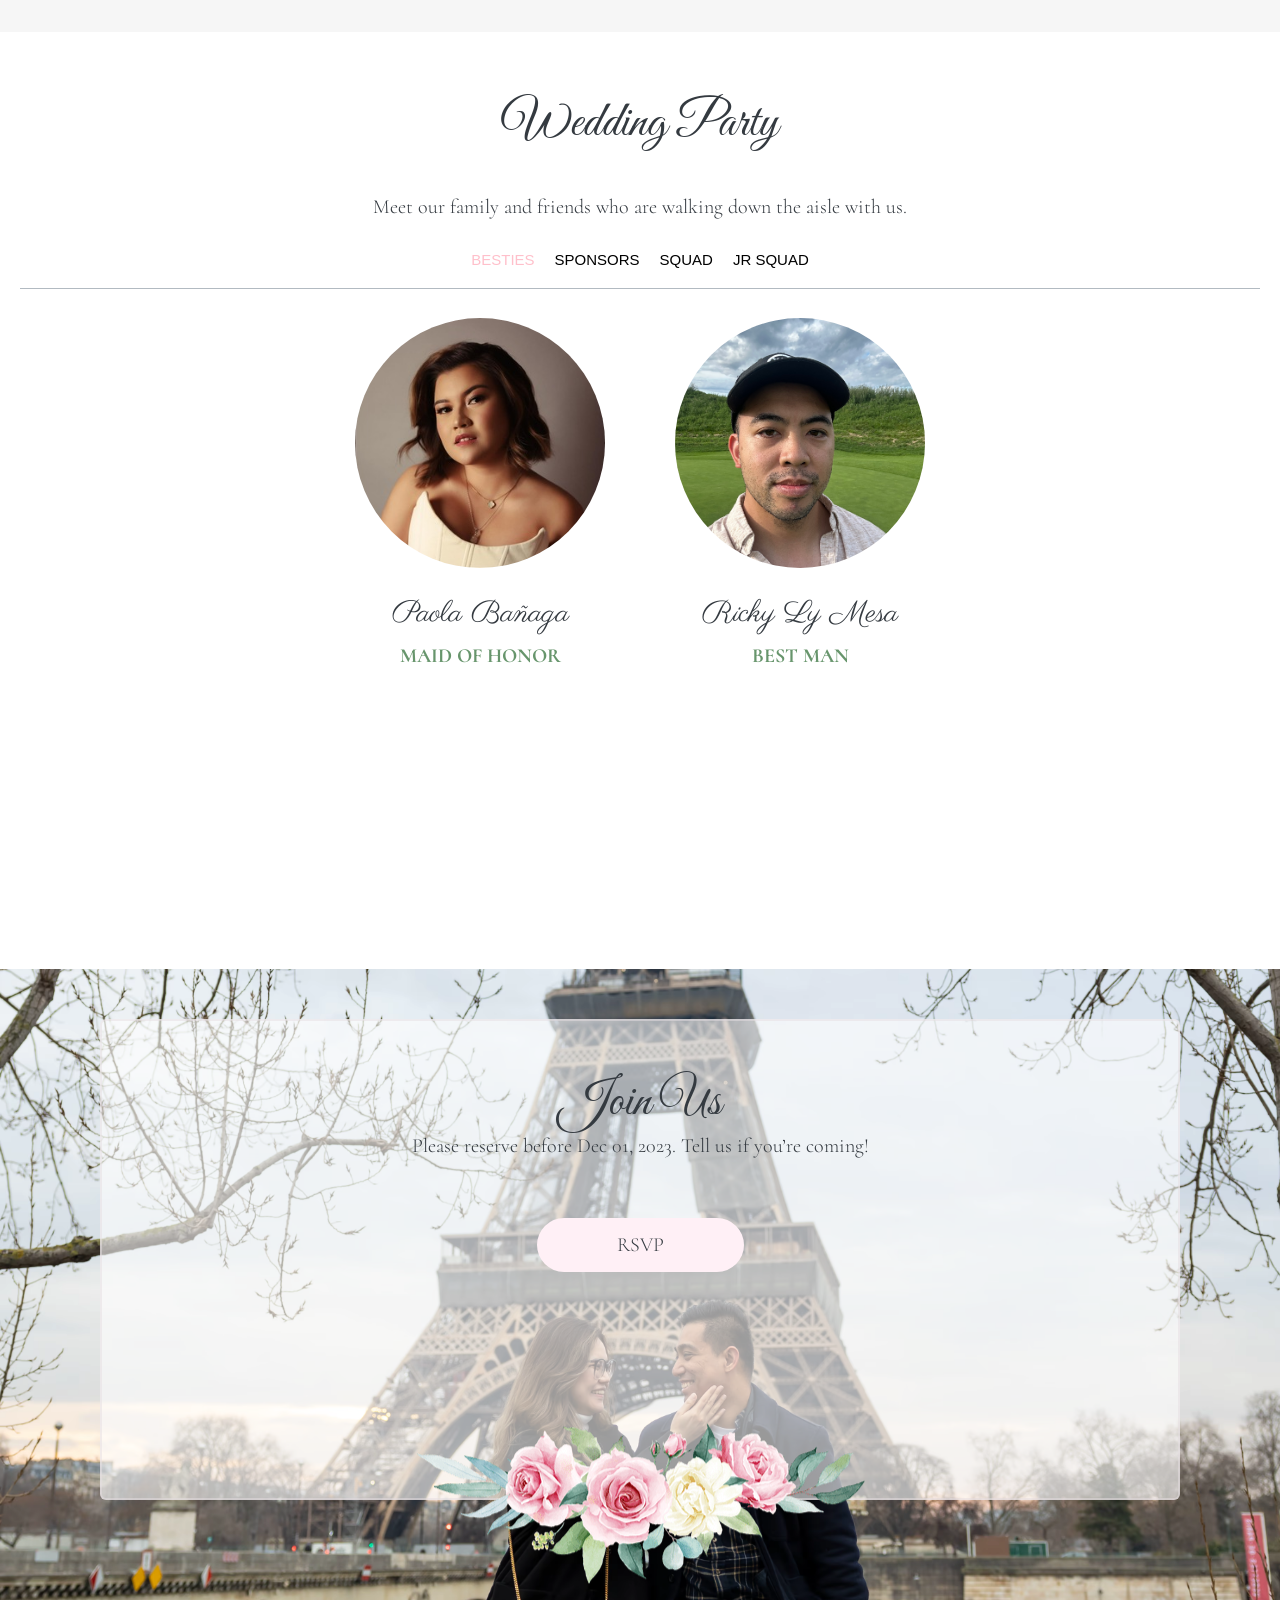
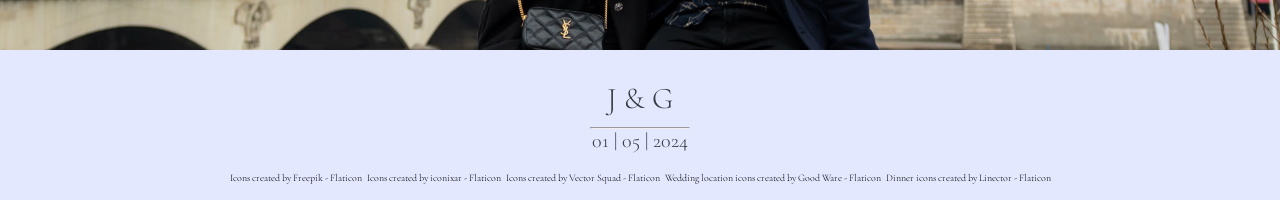
==== commit 7a697ca3: "Update index.html" ====
--- a/index.html
+++ b/index.html
@@ -240,14 +240,14 @@
               <div class="sponsors">
                 <h3>Family</h3>
                 <h4>Glen's Family</h4>
+                <p>Nonilon Mangahas</p>
                 <p>Milady Goluya & Cris Racsag</p>
-                <p>Nonilon Mangahas</p>
                 <h4>Jollina's Family</h4>
                 <p>Betty & John Jorda</p>
               </div>
               <div class="sponsors">
                 <h3>Principal Sponsors</h3>
-                <p>Mrs. Margaret Lazaro-Leachon & Dr. Anthony Leachon</p> 
+                <p>Dra. Margaret Lazaro-Leachon & Dr. Anthony Leachon</p> 
                 <p>Mrs. Sonya Dealca & Mr. Noli Dioneda</p>
                 <p>Mrs. Merlita Dioneda & Mr. Jimmy Dioneda</p>
                 <p>Mrs. Barbara Hazel Victorio & Mr. Randy Victorio</p>
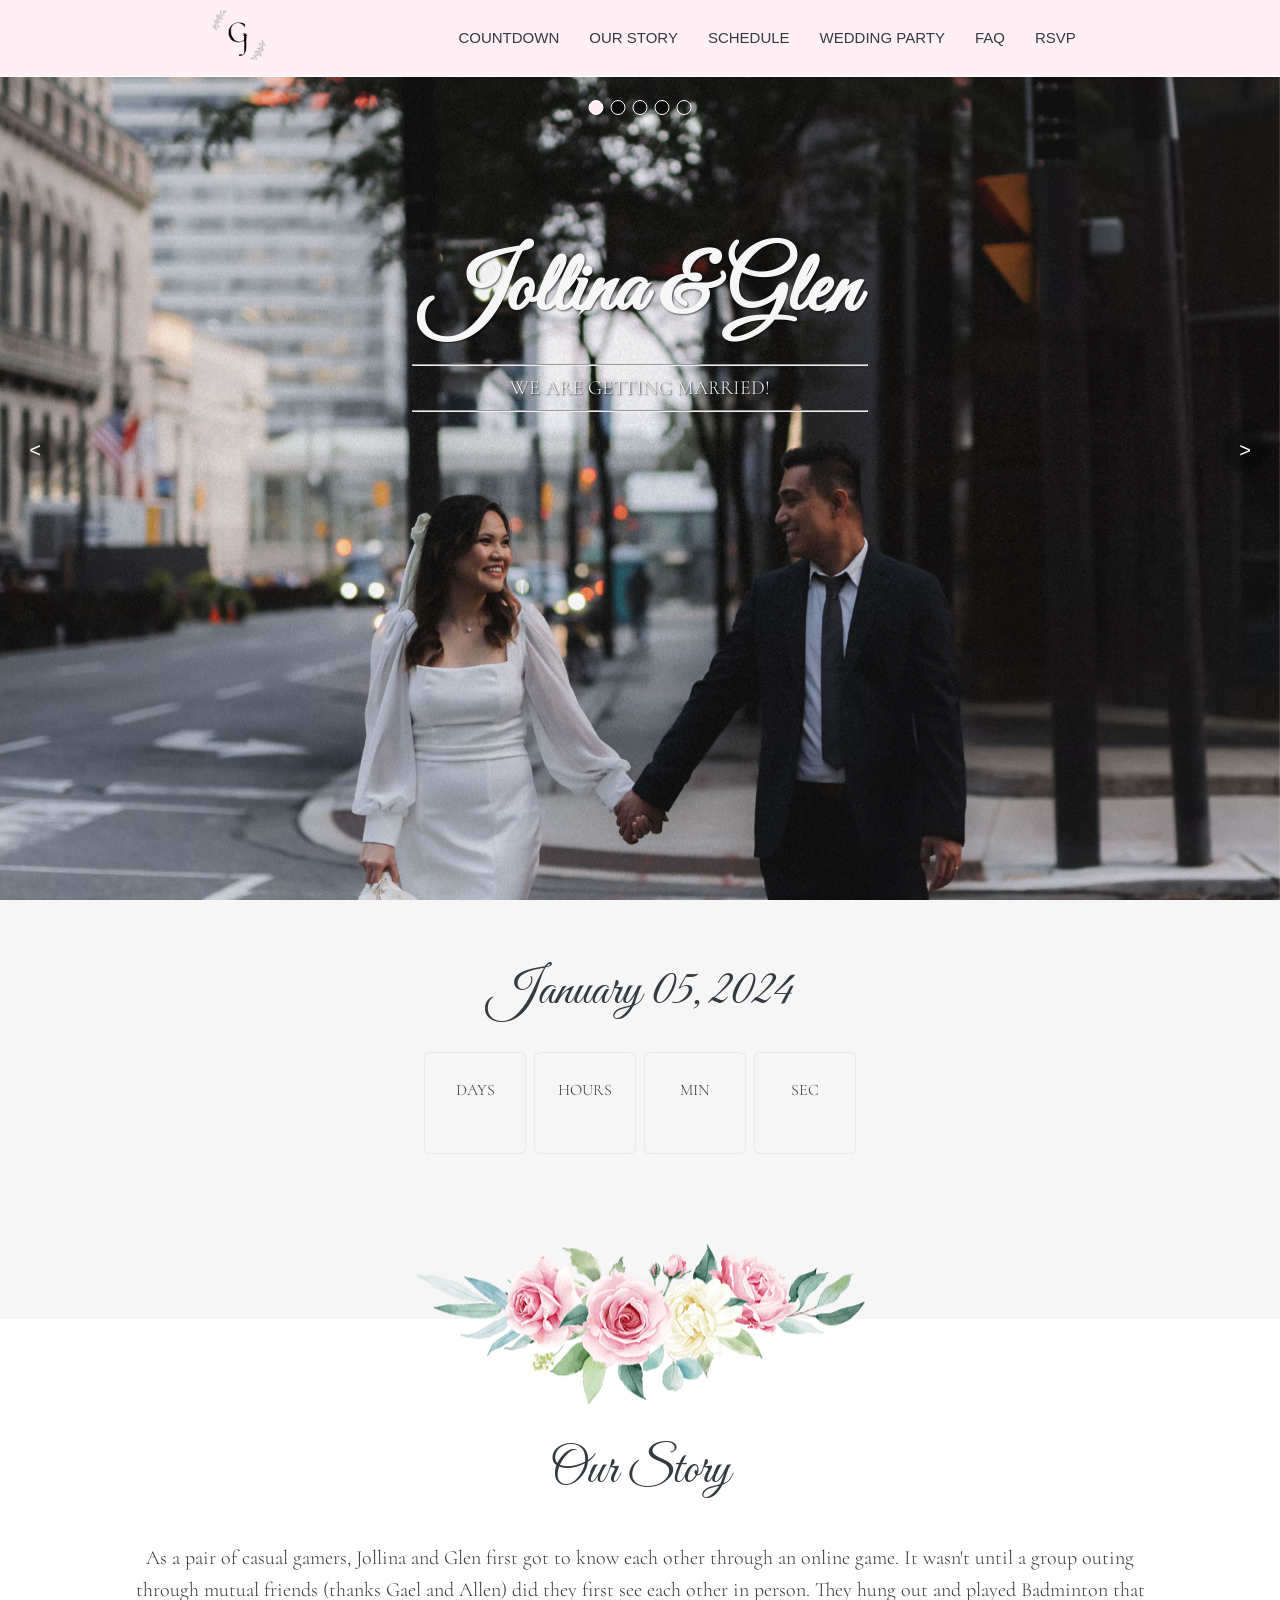
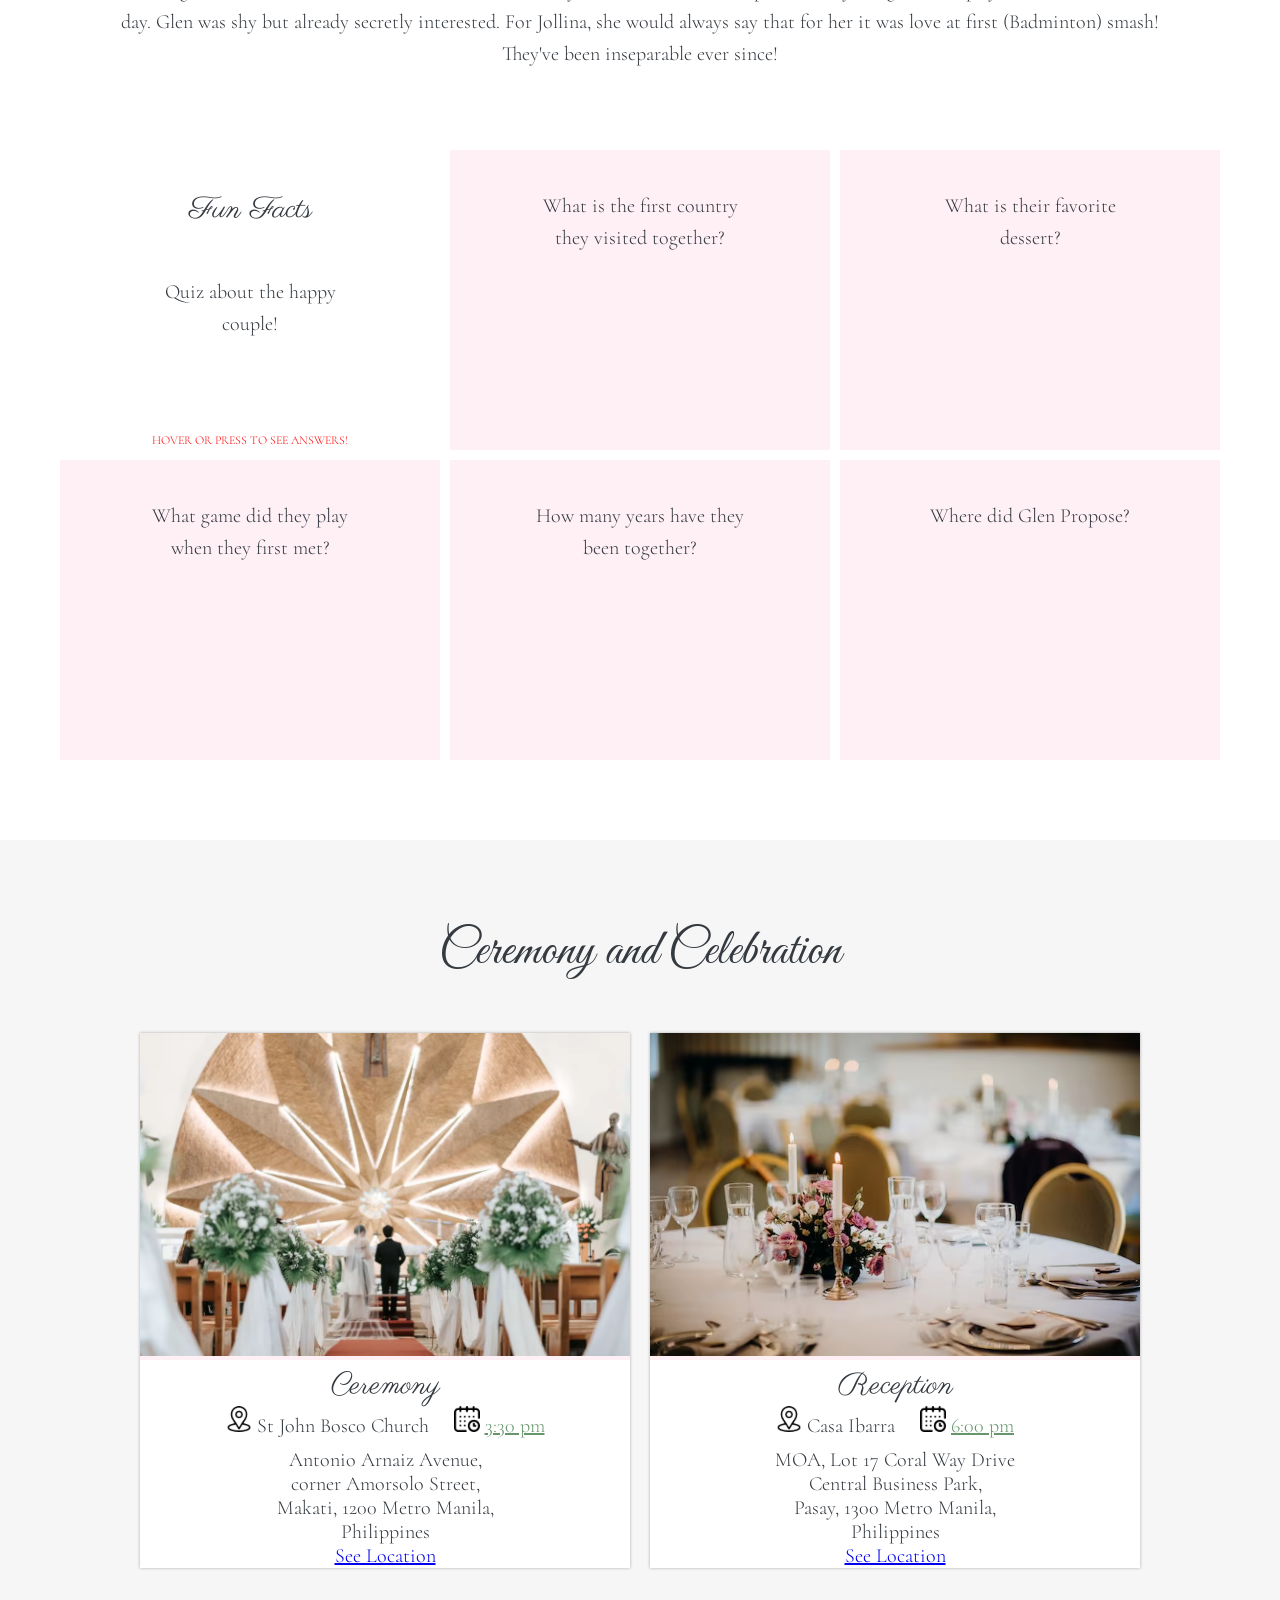
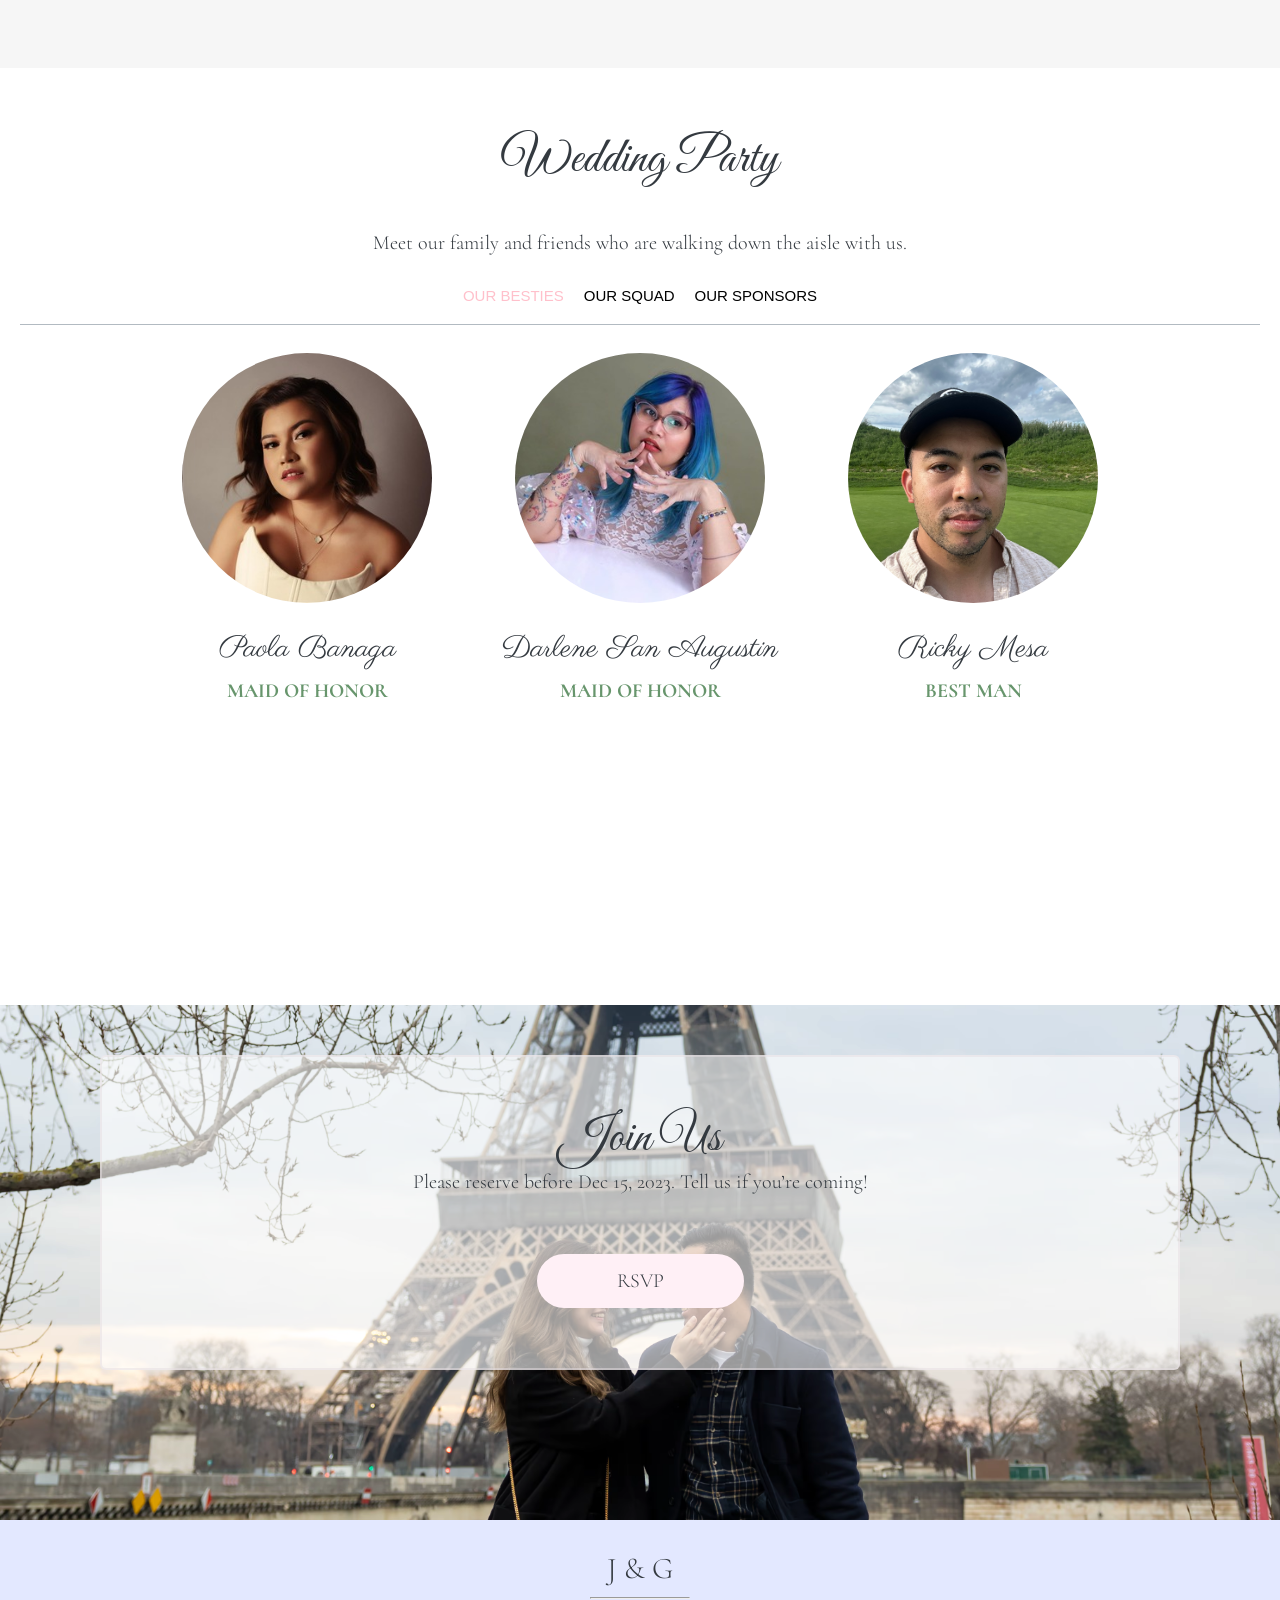
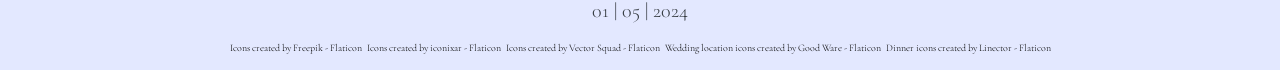
==== commit ac6d7775: "Update index.html" ====
--- a/index.html
+++ b/index.html
@@ -9,7 +9,7 @@
     <link href="https://fonts.googleapis.com/css2?family=Cormorant:wght@400;700&family=Great+Vibes&family=Parisienne&family=Roboto+Condensed&display=swap" rel="stylesheet">
     <link rel="stylesheet" href="css/style.css" />
     <link rel="icon" type="image/x-icon" href="img/favicon_io/favicon.ico">   
-    <title>#JollyNaSiGlen</title>
+    <title>Jollina & Glen Nuptial</title>
   </head>
   <body>
     <main class="main__container">
@@ -31,7 +31,7 @@
               <a class="nav__link--btn" href="#wedparty">Wedding Party </a>
             </li>
             <li>
-              <a class="nav__link--btn" href="faq.html">Read Me</a>
+              <a class="nav__link--btn" href="faq.html">FAQ</a>
             </li>
             <li><a class="nav__link--btn cta__btn" href="#rsvp">RSVP</a></li>
           </div>
@@ -53,6 +53,7 @@
         </div>
         <button class="slider__button--prev" onclick=""><span class="abscenter">&lt</span></button>
         <button class="slider__button--next" onclick=""><span class="abscenter">&#62</span></button>
+
         <div class="title">
           <h1 class="title__mainheading">Jollina & Glen</h1>
           <hr>
@@ -80,6 +81,7 @@
               <span>Sec</span>
             </div>
           </div>
+        </div>
           <div class="img__footer">
             <img src="img/pastelFlower.png" alt="" />
           </div>
@@ -156,7 +158,6 @@
           </div>
         </div>
       </section>
-
       <section id="schedule">
         <div class="schedule__container">
           <header class="schedule__header section1">
@@ -169,7 +170,7 @@
               <div class="location">
                 <div>
                   <img src="img/location.png" class="schedule__cards--icon" alt="">
-                  <span>St John Bosco</span>
+                  <span>St John Bosco Church</span>
                 </div>
                 <div>
                   <img src="img/time.png" class="schedule__cards--icon" alt="">
@@ -180,10 +181,10 @@
                 Street, <br>
                 Makati, 1200 Metro Manila, <br> Philippines
               </p>
-              <a class="schedule__body--a" target="_blank" href="https://www.waze.com/live-map/directions/st.-john-bosco-church-arnaiz-ave-makati?to=place.w.79298706.793052591.605915">See Location</a>
+              <a target="_blank" href="https://www.google.ca/maps/place/St.+John+Bosco+Parish+Church+-+Makati+City+(Archdiocese+of+Manila)/@14.5504311,121.012433,17z/data=!3m1!4b1!4m20!1m13!4m12!1m4!2m2!1d-79.4141208!2d43.7659095!4e1!1m6!1m2!1s0x3397c913c65ac6b1:0x1cb5a45f2e690a11!2sSt.+John+Bosco+Parish+Church+-+Makati+City+(Archdiocese+of+Manila),+Antonio+Arnaiz+Avenue,+corner+Amorsolo+Street,+Makati,+1200+Metro+Manila,+Philippines!2m2!1d121.0150133!2d14.5504311!3m5!1s0x3397c913c65ac6b1:0x1cb5a45f2e690a11!8m2!3d14.5504311!4d121.0150133!16s%2Fg%2F1tf67lg_?entry=ttu">See Location</a>
             </div>
             <div class="schedule__cards">
-              <img src="img/test.avif" class="schedule__cards--img" alt=""/>
+              <img src="img/reception1.avif" class="schedule__cards--img" alt=""/>
               <h3>Reception</h3>
               <div class="location">
                 <div>
@@ -196,14 +197,7 @@
                 </div>
               </div>
               <p>MOA, Lot 17 Coral Way Drive <br> Central Business Park, <br> Pasay, 1300 Metro Manila, <br> Philippines</p>
-              <a class="schedule__body--a" target="_blank" href="https://www.waze.com/live-map/directions/casa-ibarra-coral-way-pasay?to=place.w.79298705.792921517.16666381">See Location</a>
-            </div>
-            <div class="schedule__cards">
-              <div class="program__card">
-                <a target="_blank" class="img__link" href="img/program.png">
-                  <img class="program__image" src="img/program.png" alt="">
-                </a>
-              </div>
+              <a target="_blank" href="https://www.google.com/maps/place/Casa+Ibarra/@14.5313152,120.9841287,17z/data=!3m1!4b1!4m6!3m5!1s0x3397cbfe67bf11bf:0x674a3b6ce20ec2b1!8m2!3d14.5313152!4d120.9863174!16s%2Fg%2F11dxhgr_g6?entry=ttu">See Location</a>
             </div>
           </div>
       </div>
@@ -215,60 +209,29 @@
             Meet our family and friends who are walking down the aisle with us.
         </p>
         <div class="wedparty__tab">
-            <button class="wedparty__tab--btn defaultOn border--right">Besties</button>
-            <button class="wedparty__tab--btn">Sponsors</button>
-            <button class="wedparty__tab--btn border--right">Squad</button>
-            <button class="wedparty__tab--btn border--right">Jr Squad</button>
-        </div>
-        <button class="wed__button--prev" onclick=""><span class="abscenter">&lt</span></button>
-        <button class="wed__button--next" onclick=""><span class="abscenter">&#62</span></button>
+            <button class="wedparty__tab--btn defaultOn border--right">Our Besties</button>
+            <button class="wedparty__tab--btn border--right">Our Squad</button>
+            <button class="wedparty__tab--btn">Our Sponsors</button>
+        </div>
         <div class="wedparty__container">
           <div class="wedparty__body">
             <div class="wedparty__body--card">
-              <div>
-                <img src="img/paola.jpg" class="wedparty__body--img" alt="" width="250px" height="250px"  />
-                <h3>Paola Bañaga</h3>
-                <h4>Maid of Honor</h4>
+              <div class="comaids">
+                <div>
+                  <img src="img/paola.jpg" class="wedparty__body--img" alt="" width="250px" height="250px"  />
+                  <h3>Paola Banaga</h3>
+                  <h4>Maid of Honor</h4>
+                </div>
+                <div>
+                  <img src="img/dar.jpg" class="wedparty__body--img" alt="" width="250px" height="250px" />
+                  <h3>Darlene San Augustin</h3>
+                  <h4>Maid of Honor</h4>
+                </div>
               </div>
               <div>                
                 <img src="img/ricky.jpg" class="wedparty__body--img" alt="" width="250px" height="250px"/>
-                <h3>Ricky Ly Mesa</h3>
+                <h3>Ricky Mesa</h3>
                 <h4>Best Man</h4>
-              </div>
-            </div>
-            <div class="wedparty__body--card">
-              <div class="sponsors">
-                <h3>Family</h3>
-                <h4>Glen's Family</h4>
-                <p>Nonilon Mangahas</p>
-                <p>Milady Goluya & Cris Racsag</p>
-                <h4>Jollina's Family</h4>
-                <p>Betty & John Jorda</p>
-              </div>
-              <div class="sponsors">
-                <h3>Principal Sponsors</h3>
-                <p>Dra. Margaret Lazaro-Leachon & Dr. Anthony Leachon</p> 
-                <p>Mrs. Sonya Dealca & Mr. Noli Dioneda</p>
-                <p>Mrs. Merlita Dioneda & Mr. Jimmy Dioneda</p>
-                <p>Mrs. Barbara Hazel Victorio & Mr. Randy Victorio</p>
-                <p>Dra. Roscel Berin-Paterno & Mr. Lorenzo Paterno</p>
-                <p>Mrs. Warlita Berin & Mr. Danilo Jorda</p>
-                <p>Ms. Alili Goluya & Atty. Rey Jorda</p>
-                <p>Mrs. Shinette Bolante & Mr. Maurice Dee</p>
-                <p>Mrs. Agnes Goluya & Mr. Ephraem Goluya Sr.</p>
-                <p>Mrs. Rosemarie Goluya & Mr. Philamer Goluya</p>
-                <p>Engr. Marifel Taguiam Mailig & Mr. Orland Mailig</p>
-                <p>Mrs. Maricel Goluya & Mr. Eric Bernabe</p>
-                <p>Ms. Erma Espiritu & Mr. Agustin Martinez</p>
-              </div>
-              <div class="sponsors">
-                <h3>Secondary Sponsors</h3>
-                <h4>Candle</h4>
-                <p>Justienne Aira Sebastian & John Michael Jorda</p>
-                <h4>Veil</h4>
-                <p>Anna Abigael Rosero & Jerome Jorda</p>
-                <h4>Cord</h4>
-                <p>Patria Krizzel Ann Jorda & Rony Allen Rosero </p>
               </div>
             </div>
             <div class="wedparty__body--card">
@@ -276,80 +239,68 @@
                 <h3>Bridesmaids</h3>
                 <p>Allyssa Goluya</p>
                 <p>Eilyn Yatco</p>
+                <p>Abby Gail Macabante</p>
                 <p>Charmaine Sagun</p>
-                <p>Abby Gail Macabante</p>
                 <p>Camille Cabral</p>
                 <p>Karen Catherine Aquino</p>
                 <p>Christine San Diego-Ager</p>
-                <p>Darlene San Agustin</p>
               </div>
               <div>
                 <h3>Groomsmen</h3>
+                <p>Marc Lorilla</p>
+                <p>Josefino Gonzaga</p>
                 <p>Ephraem Goluya Jr</p>
-                <p>Leo Winston Goluya</p>
-                <p>Jules Cesar Lagasca</p>
-                <p>Josefino Gonzaga</p>
+                <p>Jules Lagasca</p>
                 <p>Marcel Yambao</p>
-                <p>Marc Russel Lorilla</p>
+                <p>Ton Ton Goluya</p>
                 <p>Vernon Ager</p>
-                <p>Mikko Peña</p>
               </div>
             </div>
             <div class="wedparty__body--card">
-              <div>
-                <h3>Flower Girls</h3>
-                <p>Francine Aisha Lagera</p>
-                <p>Francess Aliyah Lagera</p>
-                <p>Khloe Perucho</p>
-                <p>Alexandra Zhang</p>
-                <p>Maddison Dioneda</p>
-              </div>
-              <div>
-                <h3>Bearers</h3>
-                <h4>Jr Ring Bearer</h4>
-                <p>Jeremiah Marion Jorda</p>
-                <h4>Ring Bearer</h4>
-                <p>Keith Perucho</p>
-                <h4>Bible Bearer</h4>
-                <p>James El Kassis</p>
-                <h4>Coin Bearer</h4>
-                <p>Ernest Roland Jorda</p>
-              </div>
-            </div>
-          </div>
-      </section>
-
+              <div class="sponsors">
+                <h3>Parents</h3>
+                <h4>Glen's Parents</h4>
+                <p>Milady Goluya & Cris Racsag</p>
+                <p>Nonilon Mangahas</p>
+                <h4>Jollina's Parents</h4>
+                <p>Betty and John Jorda</p>
+              </div>
+              <div class="sponsors">
+                <h3>Principal Sponsors</h3>
+                <h4>VIPs</h4>
+                <p>Shinette Goluya & Frederic Bolante </p>
+                <p>Philamer & Rosemary Goluya</p>
+                <p>Philamer & Rosemary Goluya</p>
+                <p>Philamer & Rosemary Goluya</p>
+                <p>Philamer & Rosemary Goluya</p>
+                <p>Tito Rey & Lily Goluya</p>
+                <p>Tito Warly & Tito Danny</p>
+                <p>Ninang Roscel & Kuya Lawrence</p>
+                <p>Ninang Sonya & Tito Noli</p>
+                <p>Kuya Randy & Ate Hazel</p>
+                <p>Tita Meryly & Tito Jimmy</p>
+                <p>Dr Leachon & Dra Wife</p> 
+              </div>
+              <div class="sponsors">
+                <h3>Secondary Sponsors</h3>
+                <h4>Veil</h4>
+                <p>Patria Jorda and Jerome Jorda</p>
+                <h4>Candle</h4>
+                <p>Justienne Sebastian & John Michael Jorda</p>
+                <h4>Cord</h4>
+                <p>Abby Gael Rosero & Rony Allen Rosero </p>
+              </div>
+            </div>
+          </div>
+      </section>
       <section id="rsvp">
         <div class="rsvp__container section1">
           <h2>Join Us</h2>
-          <p>Please reserve before Dec 01, 2023. Tell us if you’re coming!</p>
+          <p>Please reserve before Dec 15, 2023. Tell us if you’re coming!</p>
           <a id="submit" href="https://www.theknot.com/us/glen-mangahas-and-jollina-jorda-jan-2024/rsvp" target="_blank">RSVP</a>
-          <div class="rsvp__flower">
-            <img src="img/pastelFlower.png" alt="" />
-          </div>
         </div>
       </section>
       <footer>
-        <div class="footer__nav">
-          <ul>
-            <li>
-              <a class="footer__nav--btn" href="faq.html">Read Me</a>
-            </li>
-            <li>
-              <a class="footer__nav--btn" href="#whenwhere">Countdown</a>
-            </li>
-            <li>
-              <a class="footer__nav--btn" href="#ourstory">Our Story</a>
-            </li>
-            <li>
-              <a class="footer__nav--btn" href="#schedule">Schedule</a>
-            </li>
-            <li>
-              <a class="footer__nav--btn" href="#wedparty">Wedding Party</a>
-            </li>
-            <li><a class="footer__nav--btn" href="#rsvp">RSVP</a></li>
-          </ul>
-        </div>
         <p class="footer__logo"> 
           <span>J</span>
           <span>&</span>        
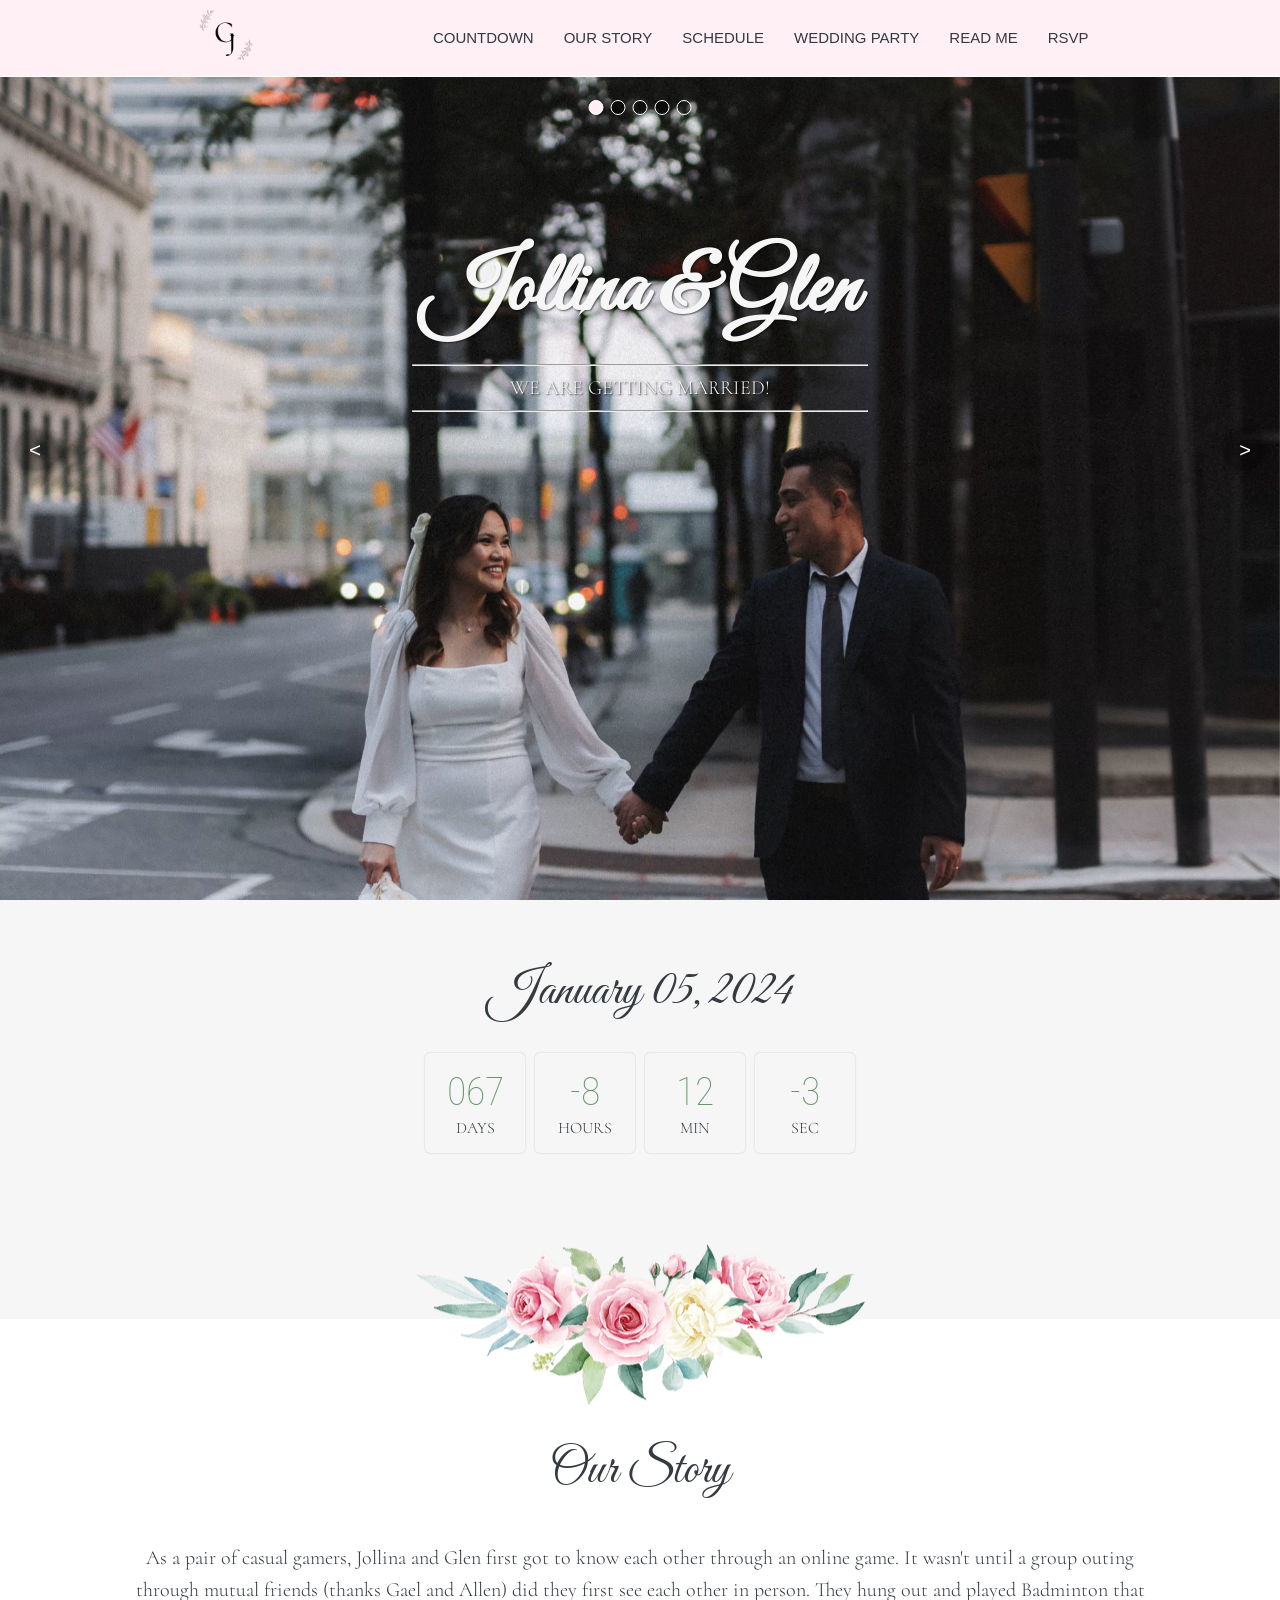
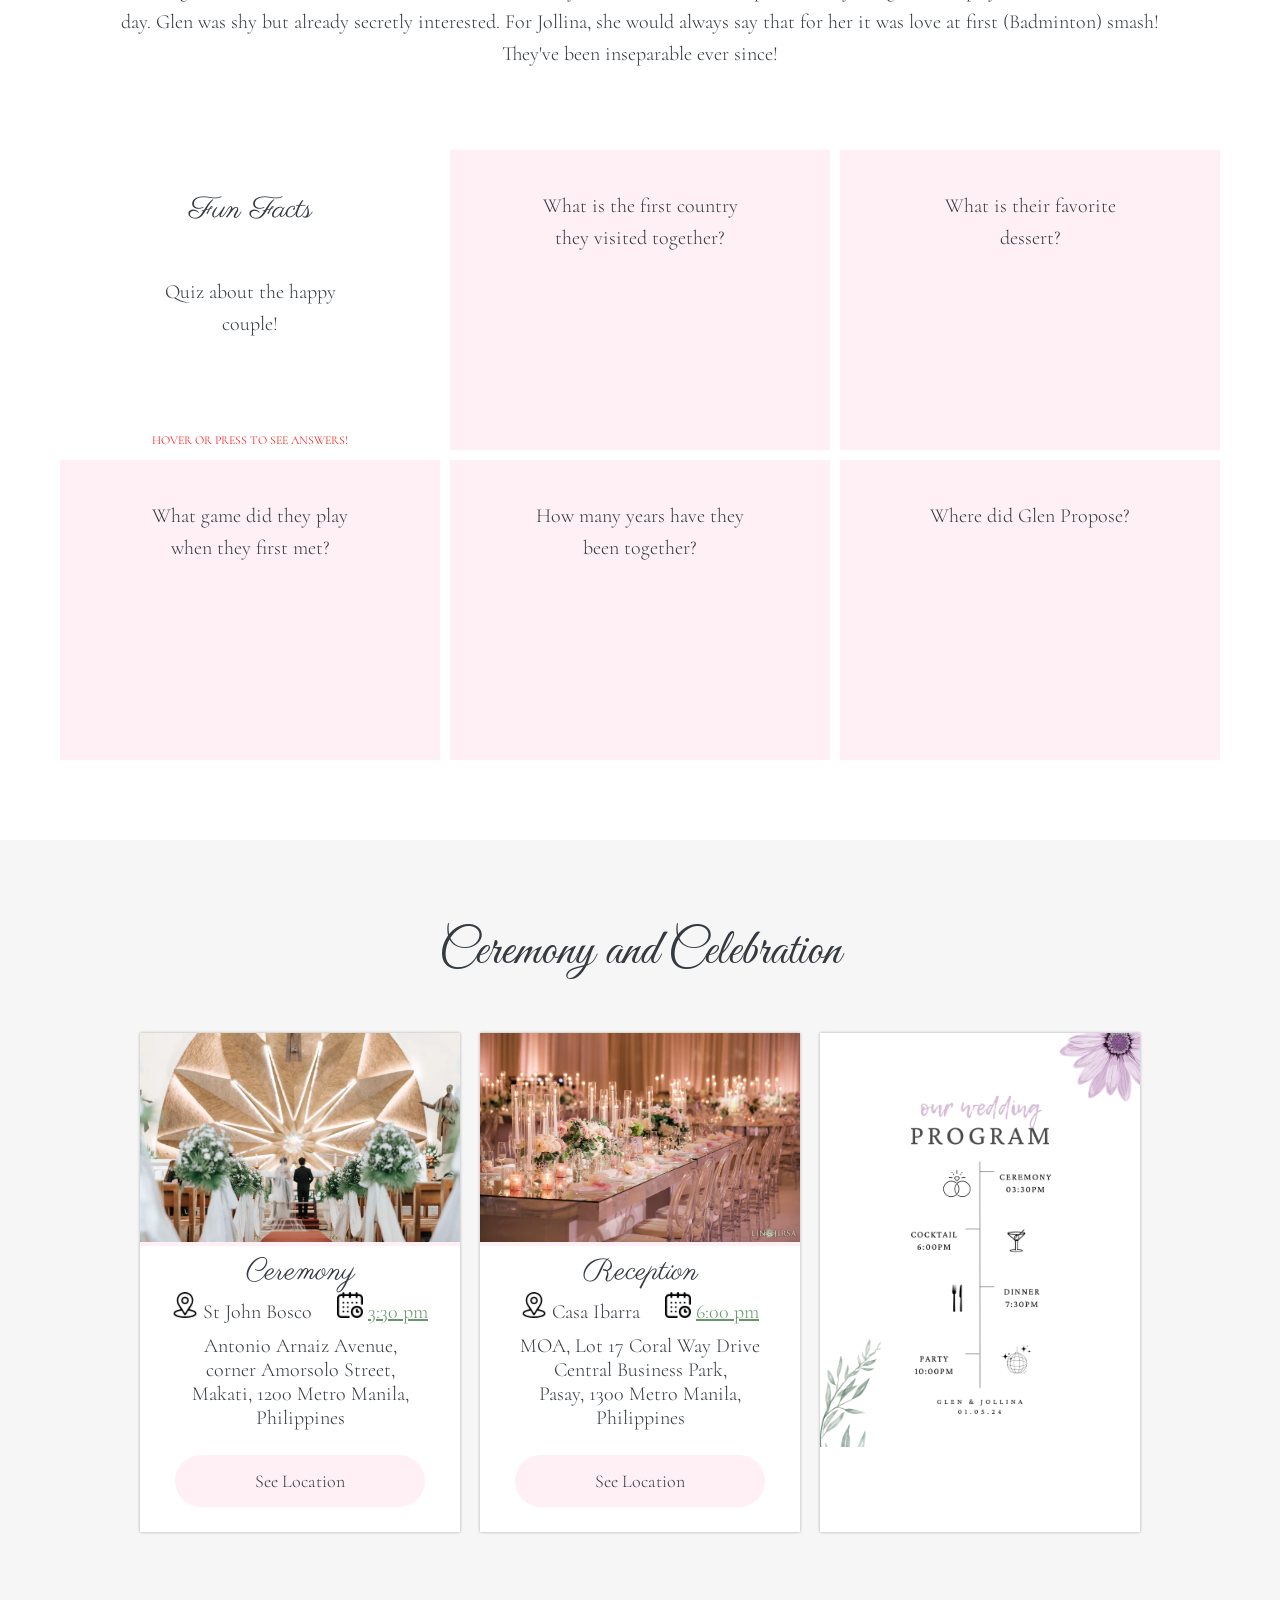
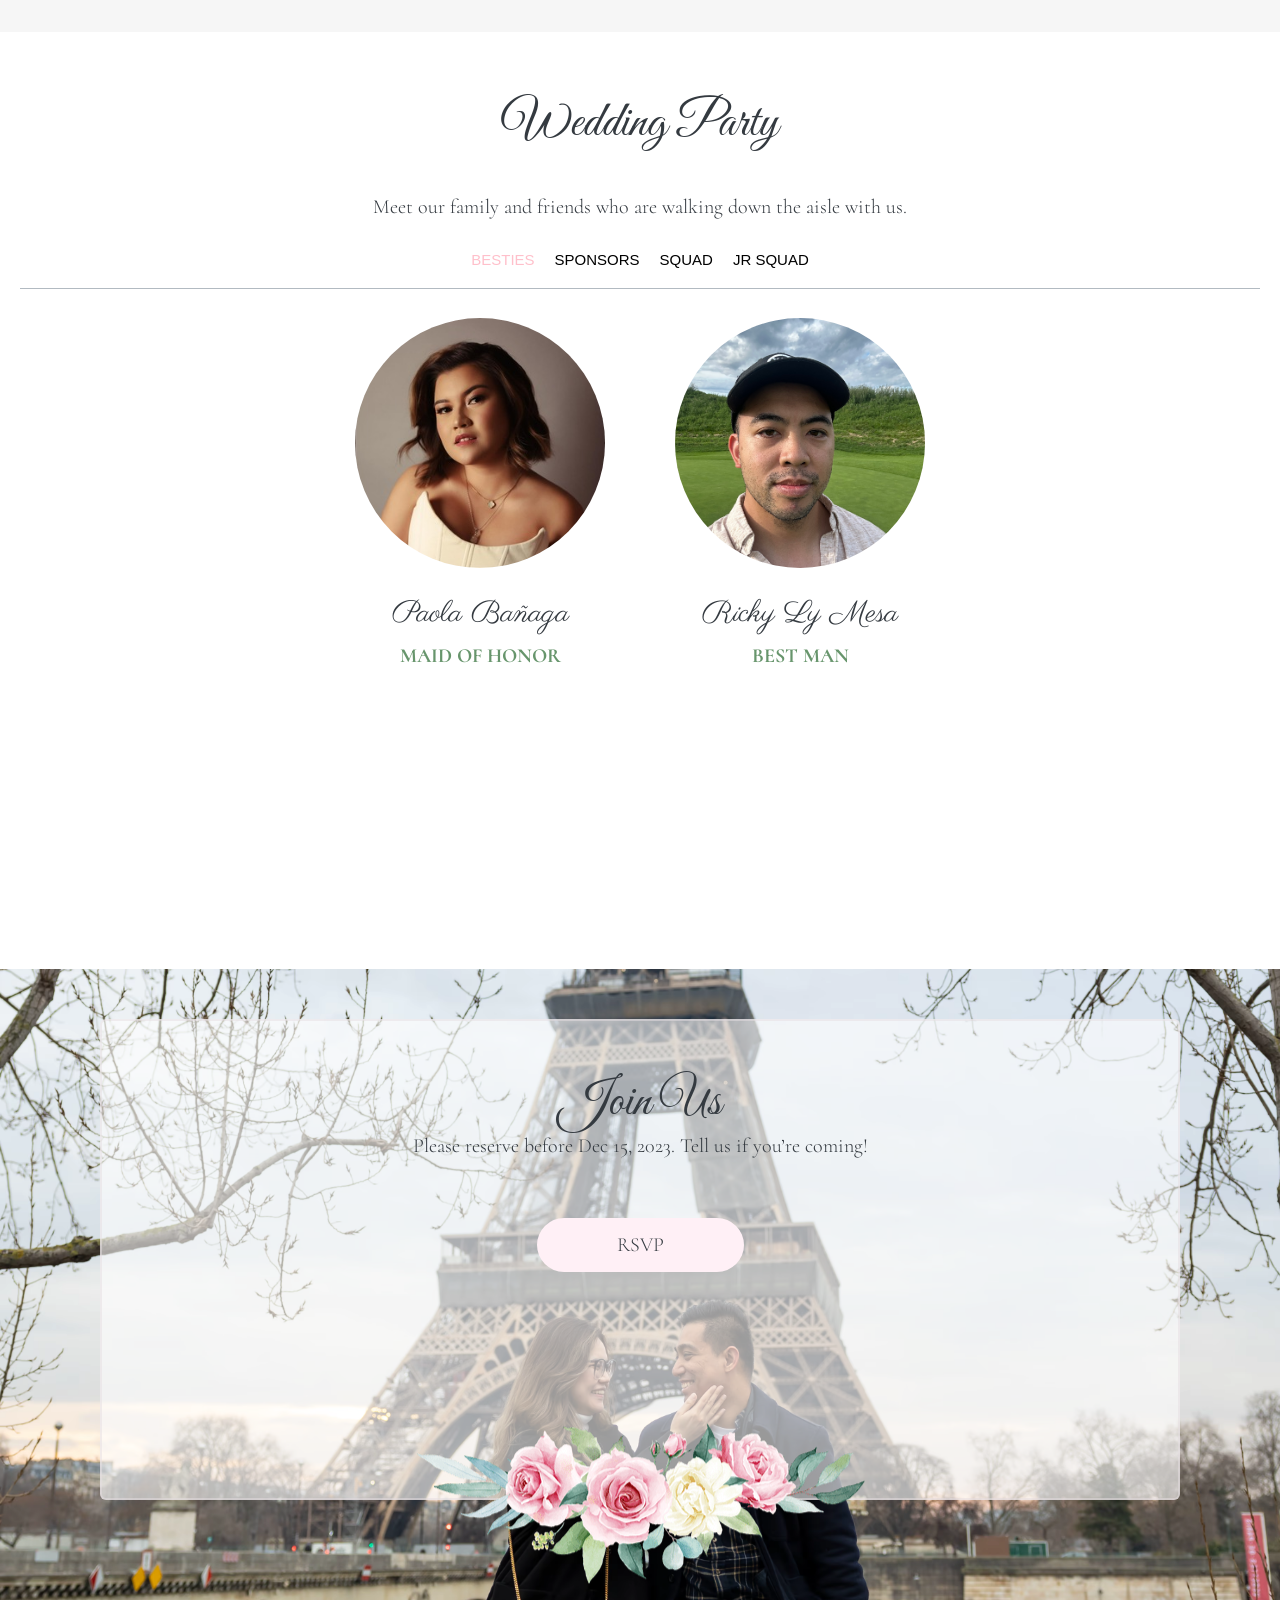
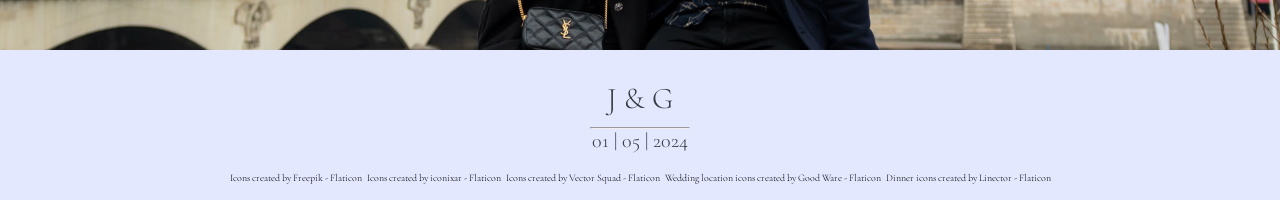
==== commit d2aa7862: "Update index.html" ====
--- a/index.html
+++ b/index.html
@@ -9,7 +9,7 @@
     <link href="https://fonts.googleapis.com/css2?family=Cormorant:wght@400;700&family=Great+Vibes&family=Parisienne&family=Roboto+Condensed&display=swap" rel="stylesheet">
     <link rel="stylesheet" href="css/style.css" />
     <link rel="icon" type="image/x-icon" href="img/favicon_io/favicon.ico">   
-    <title>Jollina & Glen Nuptial</title>
+    <title>#JollyNaSiGlen</title>
   </head>
   <body>
     <main class="main__container">
@@ -31,7 +31,7 @@
               <a class="nav__link--btn" href="#wedparty">Wedding Party </a>
             </li>
             <li>
-              <a class="nav__link--btn" href="faq.html">FAQ</a>
+              <a class="nav__link--btn" href="faq.html">Read Me</a>
             </li>
             <li><a class="nav__link--btn cta__btn" href="#rsvp">RSVP</a></li>
           </div>
@@ -53,7 +53,6 @@
         </div>
         <button class="slider__button--prev" onclick=""><span class="abscenter">&lt</span></button>
         <button class="slider__button--next" onclick=""><span class="abscenter">&#62</span></button>
-
         <div class="title">
           <h1 class="title__mainheading">Jollina & Glen</h1>
           <hr>
@@ -81,7 +80,6 @@
               <span>Sec</span>
             </div>
           </div>
-        </div>
           <div class="img__footer">
             <img src="img/pastelFlower.png" alt="" />
           </div>
@@ -158,6 +156,7 @@
           </div>
         </div>
       </section>
+
       <section id="schedule">
         <div class="schedule__container">
           <header class="schedule__header section1">
@@ -170,7 +169,7 @@
               <div class="location">
                 <div>
                   <img src="img/location.png" class="schedule__cards--icon" alt="">
-                  <span>St John Bosco Church</span>
+                  <span>St John Bosco</span>
                 </div>
                 <div>
                   <img src="img/time.png" class="schedule__cards--icon" alt="">
@@ -181,10 +180,10 @@
                 Street, <br>
                 Makati, 1200 Metro Manila, <br> Philippines
               </p>
-              <a target="_blank" href="https://www.google.ca/maps/place/St.+John+Bosco+Parish+Church+-+Makati+City+(Archdiocese+of+Manila)/@14.5504311,121.012433,17z/data=!3m1!4b1!4m20!1m13!4m12!1m4!2m2!1d-79.4141208!2d43.7659095!4e1!1m6!1m2!1s0x3397c913c65ac6b1:0x1cb5a45f2e690a11!2sSt.+John+Bosco+Parish+Church+-+Makati+City+(Archdiocese+of+Manila),+Antonio+Arnaiz+Avenue,+corner+Amorsolo+Street,+Makati,+1200+Metro+Manila,+Philippines!2m2!1d121.0150133!2d14.5504311!3m5!1s0x3397c913c65ac6b1:0x1cb5a45f2e690a11!8m2!3d14.5504311!4d121.0150133!16s%2Fg%2F1tf67lg_?entry=ttu">See Location</a>
+              <a class="schedule__body--a" target="_blank" href="https://www.waze.com/live-map/directions/st.-john-bosco-church-arnaiz-ave-makati?to=place.w.79298706.793052591.605915">See Location</a>
             </div>
             <div class="schedule__cards">
-              <img src="img/reception1.avif" class="schedule__cards--img" alt=""/>
+              <img src="img/test.avif" class="schedule__cards--img" alt=""/>
               <h3>Reception</h3>
               <div class="location">
                 <div>
@@ -197,7 +196,14 @@
                 </div>
               </div>
               <p>MOA, Lot 17 Coral Way Drive <br> Central Business Park, <br> Pasay, 1300 Metro Manila, <br> Philippines</p>
-              <a target="_blank" href="https://www.google.com/maps/place/Casa+Ibarra/@14.5313152,120.9841287,17z/data=!3m1!4b1!4m6!3m5!1s0x3397cbfe67bf11bf:0x674a3b6ce20ec2b1!8m2!3d14.5313152!4d120.9863174!16s%2Fg%2F11dxhgr_g6?entry=ttu">See Location</a>
+              <a class="schedule__body--a" target="_blank" href="https://www.waze.com/live-map/directions/casa-ibarra-coral-way-pasay?to=place.w.79298705.792921517.16666381">See Location</a>
+            </div>
+            <div class="schedule__cards">
+              <div class="program__card">
+                <a target="_blank" class="img__link" href="img/program.png">
+                  <img class="program__image" src="img/program.png" alt="">
+                </a>
+              </div>
             </div>
           </div>
       </div>
@@ -209,29 +215,60 @@
             Meet our family and friends who are walking down the aisle with us.
         </p>
         <div class="wedparty__tab">
-            <button class="wedparty__tab--btn defaultOn border--right">Our Besties</button>
-            <button class="wedparty__tab--btn border--right">Our Squad</button>
-            <button class="wedparty__tab--btn">Our Sponsors</button>
-        </div>
+            <button class="wedparty__tab--btn defaultOn border--right">Besties</button>
+            <button class="wedparty__tab--btn">Sponsors</button>
+            <button class="wedparty__tab--btn border--right">Squad</button>
+            <button class="wedparty__tab--btn border--right">Jr Squad</button>
+        </div>
+        <button class="wed__button--prev" onclick=""><span class="abscenter">&lt</span></button>
+        <button class="wed__button--next" onclick=""><span class="abscenter">&#62</span></button>
         <div class="wedparty__container">
           <div class="wedparty__body">
             <div class="wedparty__body--card">
-              <div class="comaids">
-                <div>
-                  <img src="img/paola.jpg" class="wedparty__body--img" alt="" width="250px" height="250px"  />
-                  <h3>Paola Banaga</h3>
-                  <h4>Maid of Honor</h4>
-                </div>
-                <div>
-                  <img src="img/dar.jpg" class="wedparty__body--img" alt="" width="250px" height="250px" />
-                  <h3>Darlene San Augustin</h3>
-                  <h4>Maid of Honor</h4>
-                </div>
+              <div>
+                <img src="img/paola.jpg" class="wedparty__body--img" alt="" width="250px" height="250px"  />
+                <h3>Paola Bañaga</h3>
+                <h4>Maid of Honor</h4>
               </div>
               <div>                
                 <img src="img/ricky.jpg" class="wedparty__body--img" alt="" width="250px" height="250px"/>
-                <h3>Ricky Mesa</h3>
+                <h3>Ricky Ly Mesa</h3>
                 <h4>Best Man</h4>
+              </div>
+            </div>
+            <div class="wedparty__body--card">
+              <div class="sponsors">
+                <h3>Family</h3>
+                <h4>Glen's Family</h4>
+                <p>Nonilon Mangahas</p>
+                <p>Milady Goluya & Cris Racsag</p>
+                <h4>Jollina's Family</h4>
+                <p>Betty & John Jorda</p>
+              </div>
+              <div class="sponsors">
+                <h3>Principal Sponsors</h3>
+                <p>Dra. Margaret Lazaro-Leachon & Dr. Anthony Leachon</p> 
+                <p>Mrs. Sonya Dealca & Mr. Noli Dioneda</p>
+                <p>Mrs. Merlita Dioneda & Mr. Jimmy Dioneda</p>
+                <p>Mrs. Barbara Hazel Victorio & Mr. Randy Victorio</p>
+                <p>Dra. Roscel Berin-Paterno & Mr. Lorenzo Paterno</p>
+                <p>Mrs. Warlita Berin & Mr. Danilo Jorda</p>
+                <p>Ms. Alili Goluya & Atty. Rey Jorda</p>
+                <p>Mrs. Shinette Bolante & Mr. Maurice Dee</p>
+                <p>Mrs. Agnes Goluya & Mr. Ephraem Goluya Sr.</p>
+                <p>Mrs. Rosemarie Goluya & Mr. Philamer Goluya</p>
+                <p>Engr. Marifel Taguiam Mailig & Mr. Orland Mailig</p>
+                <p>Mrs. Maricel Goluya & Mr. Eric Bernabe</p>
+                <p>Ms. Erma Espiritu & Mr. Agustin Martinez</p>
+              </div>
+              <div class="sponsors">
+                <h3>Secondary Sponsors</h3>
+                <h4>Candle</h4>
+                <p>Justienne Aira Sebastian & John Michael Jorda</p>
+                <h4>Veil</h4>
+                <p>Anna Abigael Rosero & Jerome Jorda</p>
+                <h4>Cord</h4>
+                <p>Patria Krizzel Ann Jorda & Rony Allen Rosero </p>
               </div>
             </div>
             <div class="wedparty__body--card">
@@ -239,68 +276,80 @@
                 <h3>Bridesmaids</h3>
                 <p>Allyssa Goluya</p>
                 <p>Eilyn Yatco</p>
+                <p>Charmaine Sagun</p>
                 <p>Abby Gail Macabante</p>
-                <p>Charmaine Sagun</p>
                 <p>Camille Cabral</p>
                 <p>Karen Catherine Aquino</p>
                 <p>Christine San Diego-Ager</p>
+                <p>Darlene San Agustin</p>
               </div>
               <div>
                 <h3>Groomsmen</h3>
-                <p>Marc Lorilla</p>
+                <p>Ephraem Goluya Jr</p>
+                <p>Leo Winston Goluya</p>
+                <p>Jules Cesar Lagasca</p>
                 <p>Josefino Gonzaga</p>
-                <p>Ephraem Goluya Jr</p>
-                <p>Jules Lagasca</p>
                 <p>Marcel Yambao</p>
-                <p>Ton Ton Goluya</p>
+                <p>Marc Russel Lorilla</p>
                 <p>Vernon Ager</p>
+                <p>Mikko Peña</p>
               </div>
             </div>
             <div class="wedparty__body--card">
-              <div class="sponsors">
-                <h3>Parents</h3>
-                <h4>Glen's Parents</h4>
-                <p>Milady Goluya & Cris Racsag</p>
-                <p>Nonilon Mangahas</p>
-                <h4>Jollina's Parents</h4>
-                <p>Betty and John Jorda</p>
-              </div>
-              <div class="sponsors">
-                <h3>Principal Sponsors</h3>
-                <h4>VIPs</h4>
-                <p>Shinette Goluya & Frederic Bolante </p>
-                <p>Philamer & Rosemary Goluya</p>
-                <p>Philamer & Rosemary Goluya</p>
-                <p>Philamer & Rosemary Goluya</p>
-                <p>Philamer & Rosemary Goluya</p>
-                <p>Tito Rey & Lily Goluya</p>
-                <p>Tito Warly & Tito Danny</p>
-                <p>Ninang Roscel & Kuya Lawrence</p>
-                <p>Ninang Sonya & Tito Noli</p>
-                <p>Kuya Randy & Ate Hazel</p>
-                <p>Tita Meryly & Tito Jimmy</p>
-                <p>Dr Leachon & Dra Wife</p> 
-              </div>
-              <div class="sponsors">
-                <h3>Secondary Sponsors</h3>
-                <h4>Veil</h4>
-                <p>Patria Jorda and Jerome Jorda</p>
-                <h4>Candle</h4>
-                <p>Justienne Sebastian & John Michael Jorda</p>
-                <h4>Cord</h4>
-                <p>Abby Gael Rosero & Rony Allen Rosero </p>
-              </div>
-            </div>
-          </div>
-      </section>
+              <div>
+                <h3>Flower Girls</h3>
+                <p>Francine Aisha Lagera</p>
+                <p>Francess Aliyah Lagera</p>
+                <p>Khloe Perucho</p>
+                <p>Alexandra Zhang</p>
+                <p>Maddison Dioneda</p>
+              </div>
+              <div>
+                <h3>Bearers</h3>
+                <h4>Jr Ring Bearer</h4>
+                <p>Jeremiah Marion Jorda</p>
+                <h4>Ring Bearer</h4>
+                <p>Keith Perucho</p>
+                <h4>Bible Bearer</h4>
+                <p>James El Kassis</p>
+                <h4>Coin Bearer</h4>
+                <p>Ernest Roland Jorda</p>
+              </div>
+            </div>
+          </div>
+      </section>
+
       <section id="rsvp">
         <div class="rsvp__container section1">
           <h2>Join Us</h2>
           <p>Please reserve before Dec 15, 2023. Tell us if you’re coming!</p>
           <a id="submit" href="https://www.theknot.com/us/glen-mangahas-and-jollina-jorda-jan-2024/rsvp" target="_blank">RSVP</a>
+          <div class="rsvp__flower">
+            <img src="img/pastelFlower.png" alt="" />
+          </div>
         </div>
       </section>
       <footer>
+        <div class="footer__nav">
+          <ul>
+            <li>
+              <a class="footer__nav--btn" href="faq.html">Read Me</a>
+            </li>
+            <li>
+              <a class="footer__nav--btn" href="#whenwhere">Countdown</a>
+            </li>
+            <li>
+              <a class="footer__nav--btn" href="#ourstory">Our Story</a>
+            </li>
+            <li>
+              <a class="footer__nav--btn" href="#schedule">Schedule</a>
+            </li>
+            <li>
+              <a class="footer__nav--btn" href="#wedparty">Wedding Party</a>
+            </li>
+            <li><a class="footer__nav--btn" href="#rsvp">RSVP</a></li>
+          </ul>
+        </div>
         <p class="footer__logo"> 
           <span>J</span>
           <span>&</span>        
